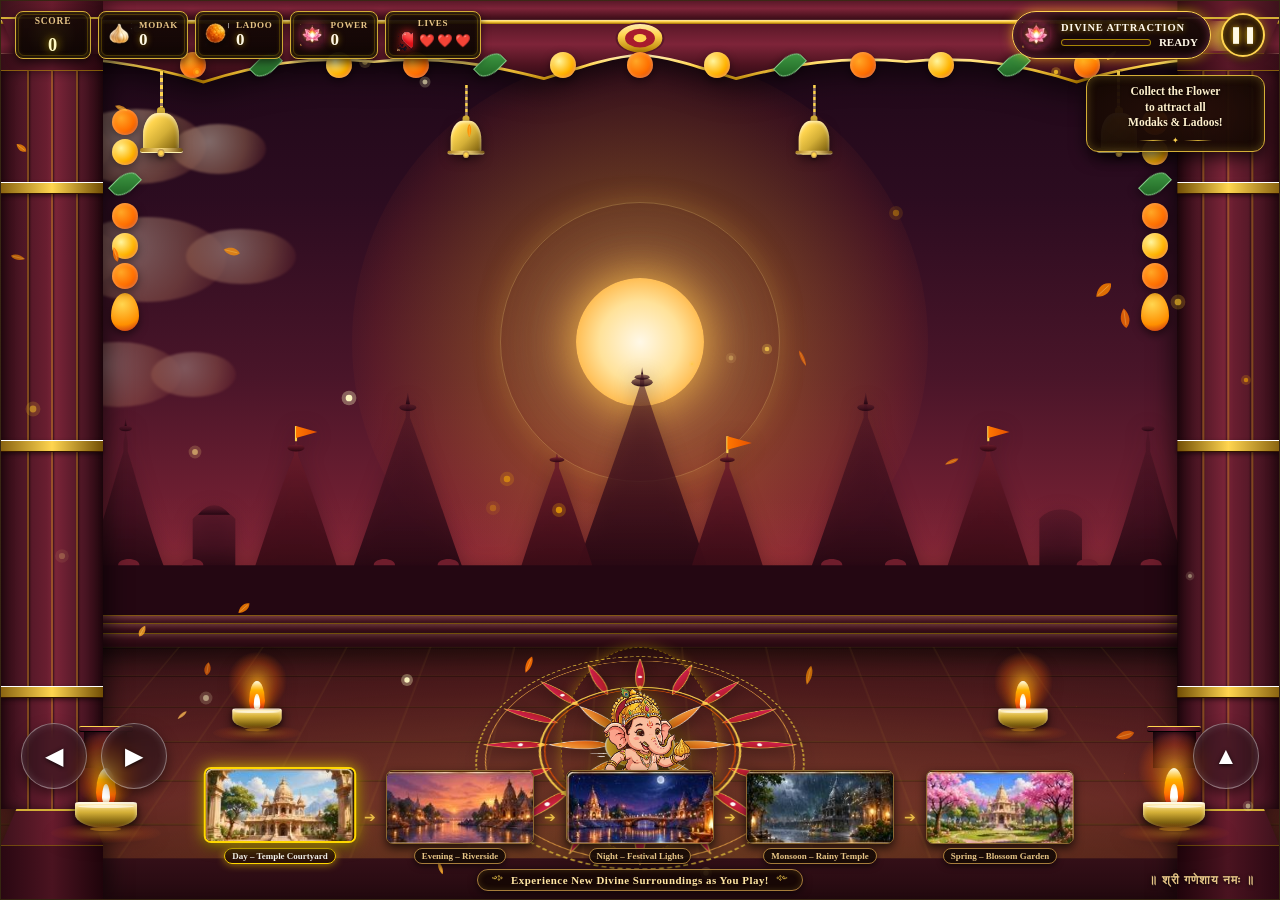
==== ganesh-modak-collector/index.html @ de40b056 "Initial commit: Ganesh Ji - Modak Collector with authentic temple UI and 5 divine realms" ====
<!DOCTYPE html>
<html lang="en">
<head>
  <meta charset="UTF-8">
  <meta name="viewport" content="width=device-width, initial-scale=1.0, maximum-scale=1.0, user-scalable=no">
  <meta name="description" content="Ganesh Ji – Modak Collector. A devotional, culturally rich traditional Indian temple browser game.">
  <title>Ganesh Ji – Modak Collector</title>
  <link rel="stylesheet" href="css/style.css">
</head>
<body>

  <!-- ROOT GAME CONTAINER -->
  <div id="game-wrapper" class="game-wrapper">

    <!-- MAIN RESPONSIVE GAME VIEWPORT -->
    <main id="game-viewport" class="game-viewport" role="region" aria-label="Ganesh Ji Modak Collector Temple Environment">

      <!-- ==========================================
           LAYER 1: SACRED SKY & SOLAR GLOW
           ========================================== -->
      <div class="layer sky-layer" aria-hidden="true">
        <!-- Animated Solar Aura -->
        <div class="sun-aura"></div>
        <div class="sun-disc"></div>
        <div class="sun-halo"></div>
        <!-- Sacred Chandra (Moon) for Festival Night Mode -->
        <div class="moon-halo"></div>
        <div class="moon-disc"></div>
        <!-- Environment Ambient Overlays -->
        <div class="env-foliage-layer"></div>
        <div class="env-rain-layer"></div>
        <div class="sky-mist"></div>
      </div>

      <!-- ==========================================
           LAYER 2: SLOWLY DRIFTING CLOUDS
           ========================================== -->
      <div class="layer clouds-layer" aria-hidden="true">
        <div class="cloud cloud-1">
          <span class="cloud-puff puff-1"></span>
          <span class="cloud-puff puff-2"></span>
          <span class="cloud-puff puff-3"></span>
        </div>
        <div class="cloud cloud-2">
          <span class="cloud-puff puff-1"></span>
          <span class="cloud-puff puff-2"></span>
          <span class="cloud-puff puff-3"></span>
        </div>
        <div class="cloud cloud-3">
          <span class="cloud-puff puff-1"></span>
          <span class="cloud-puff puff-2"></span>
          <span class="cloud-puff puff-3"></span>
        </div>
      </div>

      <!-- ==========================================
           LAYER 3: DISTANT TEMPLE ARCHITECTURE
           ========================================== -->
      <div class="layer distant-architecture" aria-hidden="true">
        <!-- Far Sacred Mountains & Horizon Silhouette -->
        <svg class="distant-skyline-svg" viewBox="0 0 1200 320" preserveAspectRatio="none">
          <defs>
            <linearGradient id="farSpireGrad" x1="0%" y1="0%" x2="0%" y2="100%">
              <stop offset="0%" stop-color="#4a1525" stop-opacity="0.55"/>
              <stop offset="60%" stop-color="#360d1b" stop-opacity="0.75"/>
              <stop offset="100%" stop-color="#240712" stop-opacity="0.95"/>
            </linearGradient>
            <linearGradient id="midSpireGrad" x1="0%" y1="0%" x2="0%" y2="100%">
              <stop offset="0%" stop-color="#6e1d2c" stop-opacity="0.85"/>
              <stop offset="50%" stop-color="#4a101d" stop-opacity="0.92"/>
              <stop offset="100%" stop-color="#2d0811" stop-opacity="1"/>
            </linearGradient>
            <linearGradient id="flagGrad" x1="0%" y1="0%" x2="100%" y2="0%">
              <stop offset="0%" stop-color="#ff7700"/>
              <stop offset="100%" stop-color="#e65100"/>
            </linearGradient>
          </defs>

          <!-- Back Layer: Distant Temple Shikhara & Spire Horizon -->
          <g class="distant-spires-back" fill="url(#farSpireGrad)">
            <!-- Far Left Spire -->
            <path d="M 80,240 C 95,190 105,140 115,100 L 115,90 L 117,75 L 119,90 L 119,100 C 129,140 139,190 154,240 Z" />
            <ellipse cx="117" cy="73" rx="6" ry="3" />
            <path d="M 116,70 L 117,60 L 118,70 Z" />
            <!-- Small Chhatri Pavilion Far Left -->
            <path d="M 180,240 L 180,180 C 190,165 210,165 220,180 L 220,240 Z" />
            <path d="M 185,175 C 195,160 205,160 215,175 Z" />

            <!-- Far Center-Left Vimana Spire -->
            <path d="M 330,240 C 350,170 365,110 380,60 L 380,50 L 382,38 L 384,50 L 384,60 C 399,110 414,170 434,240 Z" />
            <ellipse cx="382" cy="48" rx="8" ry="4" />
            <path d="M 380,44 L 382,30 L 384,44 Z" />

            <!-- Grand Central Shikhara Silhouette (Towering in Distance) -->
            <path d="M 540,240 C 565,150 585,80 600,22 L 600,15 L 602,5 L 604,15 L 604,22 C 619,80 639,150 664,240 Z" />
            <!-- Kalasha finials on Central Spire -->
            <ellipse cx="602" cy="18" rx="10" ry="5" />
            <ellipse cx="602" cy="12" rx="7" ry="3" />
            <path d="M 601,9 L 602,0 L 603,9 Z" />

            <!-- Far Center-Right Vimana Spire -->
            <path d="M 760,240 C 780,170 795,110 810,60 L 810,50 L 812,38 L 814,50 L 814,60 C 829,110 844,170 864,240 Z" />
            <ellipse cx="812" cy="48" rx="8" ry="4" />
            <path d="M 810,44 L 812,30 L 814,44 Z" />

            <!-- Far Right Spire -->
            <path d="M 1040,240 C 1055,190 1065,140 1075,100 L 1075,90 L 1077,75 L 1079,90 L 1079,100 C 1089,140 1099,190 1114,240 Z" />
            <ellipse cx="1077" cy="73" rx="6" ry="3" />
            <!-- Small Chhatri Far Right -->
            <path d="M 975,240 L 975,180 C 985,165 1005,165 1015,180 L 1015,240 Z" />
          </g>

          <!-- Mid Layer: Mandir Towers, Chhatris & Fluttering Saffron Flags -->
          <g class="distant-spires-mid" fill="url(#midSpireGrad)">
            <!-- Left Mid Shikhara -->
            <path d="M 230,270 C 248,200 262,145 275,105 L 275,98 L 277,88 L 279,98 L 279,105 C 292,145 306,200 324,270 Z" />
            <ellipse cx="277" cy="96" rx="8" ry="4" />
            <!-- Left Flag Pole & Flag -->
            <line x1="277" y1="88" x2="277" y2="70" stroke="#ffd54f" stroke-width="2" />
            <path class="flag-flutter" d="M 277,70 L 297,77 L 277,84 Z" fill="url(#flagGrad)" />

            <!-- Mid Central Twin Shikhara Left -->
            <path d="M 480,270 C 495,210 508,160 520,120 L 520,112 L 522,102 L 524,112 L 524,120 C 536,160 549,210 564,270 Z" />
            <ellipse cx="522" cy="110" rx="7" ry="3" />

            <!-- Mid Central Twin Shikhara Right -->
            <path d="M 640,270 C 655,210 668,160 680,120 L 680,112 L 682,102 L 684,112 L 684,120 C 696,160 709,210 724,270 Z" />
            <ellipse cx="682" cy="110" rx="7" ry="3" />
            <!-- Center Flag Pole & Flag -->
            <line x1="682" y1="102" x2="682" y2="82" stroke="#ffd54f" stroke-width="2" />
            <path class="flag-flutter" d="M 682,82 L 705,90 L 682,98 Z" fill="url(#flagGrad)" />

            <!-- Right Mid Shikhara -->
            <path d="M 880,270 C 898,200 912,145 925,105 L 925,98 L 927,88 L 929,98 L 929,105 C 942,145 956,200 974,270 Z" />
            <ellipse cx="927" cy="96" rx="8" ry="4" />
            <!-- Right Flag Pole & Flag -->
            <line x1="927" y1="88" x2="927" y2="70" stroke="#ffd54f" stroke-width="2" />
            <path class="flag-flutter" d="M 927,70 L 947,77 L 927,84 Z" fill="url(#flagGrad)" />

            <!-- Connecting Terrace Balustrade & Arched Walls -->
            <rect x="0" y="235" width="1200" height="85" fill="#240712" />
            <!-- Arched cutouts in terrace wall -->
            <path d="M 50,235 C 50,225 70,225 70,235 Z M 110,235 C 110,225 130,225 130,235 Z M 170,235 C 170,225 190,225 190,235 Z M 350,235 C 350,225 370,225 370,235 Z M 410,235 C 410,225 430,225 430,235 Z M 770,235 C 770,225 790,225 790,235 Z M 830,235 C 830,225 850,225 850,235 Z M 1010,235 C 1010,225 1030,225 1030,235 Z M 1070,235 C 1070,225 1090,225 1090,235 Z" fill="#6e1d2c" />
          </g>
        </svg>
      </div>

      <!-- ==========================================
           LAYER 4 & 5: TEMPLE COURTYARD FLOOR & RANGOLI
           ========================================== -->
      <div class="layer courtyard-layer" aria-hidden="true">
        <!-- Mandapa Stepped Terrace Base -->
        <div class="courtyard-terrace">
          <div class="terrace-step step-top"></div>
          <div class="terrace-step step-mid"></div>
          <div class="terrace-step step-bottom"></div>
        </div>

        <!-- Courtyard Stone Floor with Perspective -->
        <div class="courtyard-floor">
          <div class="stone-tiles-perspective">
            <div class="stone-grid-lines"></div>
            <div class="stone-glow-ambient"></div>
            <div class="env-water-reflection"></div>
          </div>

          <!-- LAYER 5: TRADITIONAL SYMMETRICAL RANGOLI -->
          <div class="rangoli-container">
            <svg class="rangoli-svg" viewBox="0 0 500 500" preserveAspectRatio="xMidYMid meet">
              <defs>
                <linearGradient id="goldPetalGrad" x1="0%" y1="0%" x2="100%" y2="100%">
                  <stop offset="0%" stop-color="#ffd54f"/>
                  <stop offset="100%" stop-color="#ff9800"/>
                </linearGradient>
                <linearGradient id="kumkumGrad" x1="0%" y1="0%" x2="100%" y2="100%">
                  <stop offset="0%" stop-color="#e91e63"/>
                  <stop offset="100%" stop-color="#b71c1c"/>
                </linearGradient>
                <linearGradient id="saffronGrad" x1="0%" y1="0%" x2="100%" y2="100%">
                  <stop offset="0%" stop-color="#ffb74d"/>
                  <stop offset="100%" stop-color="#e65100"/>
                </linearGradient>
              </defs>

              <!-- Outermost Flourish Border Ring -->
              <circle cx="250" cy="250" r="235" fill="none" stroke="#d4af37" stroke-width="2.5" stroke-dasharray="6,4" opacity="0.85"/>
              <circle cx="250" cy="250" r="222" fill="none" stroke="#ffb74d" stroke-width="1.5" opacity="0.75"/>

              <!-- Outer 16 Sacred Lotus Petals -->
              <g id="outer-petals" fill="url(#kumkumGrad)" stroke="#ffd54f" stroke-width="1.2" opacity="0.9">
                <path d="M 250,22 C 240,65 240,95 250,115 C 260,95 260,65 250,22 Z" />
                <path d="M 250,22 C 240,65 240,95 250,115 C 260,95 260,65 250,22 Z" transform="rotate(22.5 250 250)" />
                <path d="M 250,22 C 240,65 240,95 250,115 C 260,95 260,65 250,22 Z" transform="rotate(45 250 250)" />
                <path d="M 250,22 C 240,65 240,95 250,115 C 260,95 260,65 250,22 Z" transform="rotate(67.5 250 250)" />
                <path d="M 250,22 C 240,65 240,95 250,115 C 260,95 260,65 250,22 Z" transform="rotate(90 250 250)" />
                <path d="M 250,22 C 240,65 240,95 250,115 C 260,95 260,65 250,22 Z" transform="rotate(112.5 250 250)" />
                <path d="M 250,22 C 240,65 240,95 250,115 C 260,95 260,65 250,22 Z" transform="rotate(135 250 250)" />
                <path d="M 250,22 C 240,65 240,95 250,115 C 260,95 260,65 250,22 Z" transform="rotate(157.5 250 250)" />
                <path d="M 250,22 C 240,65 240,95 250,115 C 260,95 260,65 250,22 Z" transform="rotate(180 250 250)" />
                <path d="M 250,22 C 240,65 240,95 250,115 C 260,95 260,65 250,22 Z" transform="rotate(202.5 250 250)" />
                <path d="M 250,22 C 240,65 240,95 250,115 C 260,95 260,65 250,22 Z" transform="rotate(225 250 250)" />
                <path d="M 250,22 C 240,65 240,95 250,115 C 260,95 260,65 250,22 Z" transform="rotate(247.5 250 250)" />
                <path d="M 250,22 C 240,65 240,95 250,115 C 260,95 260,65 250,22 Z" transform="rotate(270 250 250)" />
                <path d="M 250,22 C 240,65 240,95 250,115 C 260,95 260,65 250,22 Z" transform="rotate(292.5 250 250)" />
                <path d="M 250,22 C 240,65 240,95 250,115 C 260,95 260,65 250,22 Z" transform="rotate(315 250 250)" />
                <path d="M 250,22 C 240,65 240,95 250,115 C 260,95 260,65 250,22 Z" transform="rotate(337.5 250 250)" />
              </g>

              <!-- Intermediate Golden Decorative Ring -->
              <circle cx="250" cy="250" r="145" fill="none" stroke="#ffd54f" stroke-width="3" opacity="0.9"/>
              <circle cx="250" cy="250" r="138" fill="none" stroke="#e65100" stroke-width="2" opacity="0.8"/>

              <!-- Saffron Diamond Accents on Ring -->
              <g fill="#ffd54f" opacity="0.85">
                <polygon points="250,100 255,106 250,112 245,106" />
                <polygon points="250,100 255,106 250,112 245,106" transform="rotate(45 250 250)" />
                <polygon points="250,100 255,106 250,112 245,106" transform="rotate(90 250 250)" />
                <polygon points="250,100 255,106 250,112 245,106" transform="rotate(135 250 250)" />
                <polygon points="250,100 255,106 250,112 245,106" transform="rotate(180 250 250)" />
                <polygon points="250,100 255,106 250,112 245,106" transform="rotate(225 250 250)" />
                <polygon points="250,100 255,106 250,112 245,106" transform="rotate(270 250 250)" />
                <polygon points="250,100 255,106 250,112 245,106" transform="rotate(315 250 250)" />
              </g>

              <!-- Inner 8 Saffron Petals -->
              <g id="inner-petals" fill="url(#saffronGrad)" stroke="#fff" stroke-width="1.2" opacity="0.95">
                <path d="M 250,118 C 238,155 238,190 250,205 C 262,190 262,155 250,118 Z" />
                <path d="M 250,118 C 238,155 238,190 250,205 C 262,190 262,155 250,118 Z" transform="rotate(45 250 250)" />
                <path d="M 250,118 C 238,155 238,190 250,205 C 262,190 262,155 250,118 Z" transform="rotate(90 250 250)" />
                <path d="M 250,118 C 238,155 238,190 250,205 C 262,190 262,155 250,118 Z" transform="rotate(135 250 250)" />
                <path d="M 250,118 C 238,155 238,190 250,205 C 262,190 262,155 250,118 Z" transform="rotate(180 250 250)" />
                <path d="M 250,118 C 238,155 238,190 250,205 C 262,190 262,155 250,118 Z" transform="rotate(225 250 250)" />
                <path d="M 250,118 C 238,155 238,190 250,205 C 262,190 262,155 250,118 Z" transform="rotate(270 250 250)" />
                <path d="M 250,118 C 238,155 238,190 250,205 C 262,190 262,155 250,118 Z" transform="rotate(315 250 250)" />
              </g>

              <!-- Central Mandala Core -->
              <circle cx="250" cy="250" r="50" fill="url(#goldPetalGrad)" stroke="#fff" stroke-width="1.8"/>
              <circle cx="250" cy="250" r="32" fill="#b71c1c" stroke="#ffd54f" stroke-width="1.5"/>
              <circle cx="250" cy="250" r="16" fill="#ffd54f" stroke="#fff" stroke-width="1.2"/>
              <!-- Sacred Central Bindu -->
              <circle cx="250" cy="250" r="6" fill="#b71c1c" />

              <!-- Decorative Concentric Sacred Rice Powder Dots (Bindus) -->
              <g fill="#fff" opacity="0.95">
                <circle cx="250" cy="76" r="3.5" />
                <circle cx="250" cy="76" r="3.5" transform="rotate(45 250 250)" />
                <circle cx="250" cy="76" r="3.5" transform="rotate(90 250 250)" />
                <circle cx="250" cy="76" r="3.5" transform="rotate(135 250 250)" />
                <circle cx="250" cy="76" r="3.5" transform="rotate(180 250 250)" />
                <circle cx="250" cy="76" r="3.5" transform="rotate(225 250 250)" />
                <circle cx="250" cy="76" r="3.5" transform="rotate(270 250 250)" />
                <circle cx="250" cy="76" r="3.5" transform="rotate(315 250 250)" />
              </g>
            </svg>
          </div>
        </div>
      </div>

      <!-- ==========================================
           LAYER 6, 7 & 8: TEMPLE FOREGROUND FRAME
           (PILLARS, CUSPED ARCH, DIYAS, GARLANDS, BELLS)
           ========================================== -->
      <div class="layer temple-frame" aria-hidden="true">

        <!-- GRAND CUSPED TORANA ARCH (TOP ENTRANCE) -->
        <div class="torana-arch-container">
          <svg class="torana-svg" viewBox="0 0 1200 160" preserveAspectRatio="none">
            <defs>
              <linearGradient id="stoneArchGrad" x1="0%" y1="0%" x2="0%" y2="100%">
                <stop offset="0%" stop-color="#5a1828"/>
                <stop offset="35%" stop-color="#7e2439"/>
                <stop offset="70%" stop-color="#4e1320"/>
                <stop offset="100%" stop-color="#2a0812"/>
              </linearGradient>
              <linearGradient id="goldCarvingGrad" x1="0%" y1="0%" x2="0%" y2="100%">
                <stop offset="0%" stop-color="#ffecb3"/>
                <stop offset="40%" stop-color="#ffd54f"/>
                <stop offset="100%" stop-color="#b27b00"/>
              </linearGradient>
            </defs>

            <!-- Top Arch Beam & Moulding -->
            <rect x="0" y="0" width="1200" height="32" fill="url(#stoneArchGrad)" />
            <rect x="0" y="28" width="1200" height="6" fill="url(#goldCarvingGrad)" />

            <!-- Traditional Indian Cusped / Multi-Foil Arch Profile -->
            <path d="M 0,34 L 1200,34 L 1200,80 
                     C 1120,80 1060,95 1010,120 
                     C 960,95 910,80 850,90 
                     C 790,80 740,95 690,115 
                     C 650,95 625,82 600,80 
                     C 575,82 550,95 510,115 
                     C 460,95 410,80 350,90 
                     C 290,80 240,95 190,120 
                     C 140,95 80,80 0,80 Z" 
                  fill="url(#stoneArchGrad)" />

            <!-- Gold Inlay Border along Arch Curve -->
            <path d="M 0,80 
                     C 80,80 140,95 190,120 
                     C 240,95 290,80 350,90 
                     C 410,80 460,95 510,115 
                     C 550,95 575,82 600,80 
                     C 625,82 650,95 690,115 
                     C 740,95 790,80 850,90 
                     C 910,80 960,95 1010,120 
                     C 1060,95 1120,80 1200,80" 
                  fill="none" stroke="url(#goldCarvingGrad)" stroke-width="4" stroke-linecap="round"/>

            <!-- Center Arch Medallion / Keystoned Lotus -->
            <circle cx="600" cy="55" r="22" fill="url(#goldCarvingGrad)" stroke="#5a1828" stroke-width="2"/>
            <circle cx="600" cy="55" r="14" fill="#a81c2d" />
            <circle cx="600" cy="55" r="6" fill="#ffd54f" />
          </svg>
        </div>

        <!-- LEFT CARVED TEMPLE PILLAR -->
        <aside class="temple-pillar pillar-left">
          <div class="pillar-capital">
            <div class="capital-tier tier-top"></div>
            <div class="capital-tier tier-bracket">
              <span class="bracket-carving"></span>
            </div>
            <div class="capital-tier tier-moulding"></div>
          </div>
          <div class="pillar-shaft">
            <div class="flute-line f-1"></div>
            <div class="flute-line f-2"></div>
            <div class="flute-line f-3"></div>
            <div class="carved-band band-top"></div>
            <div class="carved-band band-mid"></div>
            <div class="carved-band band-bottom"></div>
          </div>
          <div class="pillar-base">
            <div class="base-tier tier-stepped"></div>
            <div class="base-tier tier-plinth"></div>
          </div>
        </aside>

        <!-- RIGHT CARVED TEMPLE PILLAR -->
        <aside class="temple-pillar pillar-right">
          <div class="pillar-capital">
            <div class="capital-tier tier-top"></div>
            <div class="capital-tier tier-bracket">
              <span class="bracket-carving"></span>
            </div>
            <div class="capital-tier tier-moulding"></div>
          </div>
          <div class="pillar-shaft">
            <div class="flute-line f-1"></div>
            <div class="flute-line f-2"></div>
            <div class="flute-line f-3"></div>
            <div class="carved-band band-top"></div>
            <div class="carved-band band-mid"></div>
            <div class="carved-band band-bottom"></div>
          </div>
          <div class="pillar-base">
            <div class="base-tier tier-stepped"></div>
            <div class="base-tier tier-plinth"></div>
          </div>
        </aside>

        <!-- ==========================================
             LAYER 7: MARIGOLD GARLANDS (GENDA PHOOL TORAN)
             ========================================== -->
        <div class="garlands-container">
          <!-- Center Top Swag Garland -->
          <div class="garland-swag swag-center">
            <div class="flower-node flower-orange"></div>
            <div class="flower-node flower-leaf"></div>
            <div class="flower-node flower-yellow"></div>
            <div class="flower-node flower-orange"></div>
            <div class="flower-node flower-leaf"></div>
            <div class="flower-node flower-yellow"></div>
            <div class="flower-node flower-orange"></div>
            <div class="flower-node flower-yellow"></div>
            <div class="flower-node flower-leaf"></div>
            <div class="flower-node flower-orange"></div>
            <div class="flower-node flower-yellow"></div>
            <div class="flower-node flower-leaf"></div>
            <div class="flower-node flower-orange"></div>
          </div>

          <!-- Left Torana Drop Garland -->
          <div class="garland-drop drop-left">
            <div class="flower-node flower-orange"></div>
            <div class="flower-node flower-yellow"></div>
            <div class="flower-node flower-leaf"></div>
            <div class="flower-node flower-orange"></div>
            <div class="flower-node flower-yellow"></div>
            <div class="flower-node flower-orange"></div>
            <div class="flower-pendant"></div>
          </div>

          <!-- Right Torana Drop Garland -->
          <div class="garland-drop drop-right">
            <div class="flower-node flower-orange"></div>
            <div class="flower-node flower-yellow"></div>
            <div class="flower-node flower-leaf"></div>
            <div class="flower-node flower-orange"></div>
            <div class="flower-node flower-yellow"></div>
            <div class="flower-node flower-orange"></div>
            <div class="flower-pendant"></div>
          </div>
        </div>

        <!-- ==========================================
             LAYER 8: SWINGING TEMPLE BELLS (GHANTI)
             ========================================== -->
        <div class="bells-container">
          <div class="temple-bell bell-left">
            <div class="bell-chain"></div>
            <div class="bell-hook"></div>
            <div class="bell-body">
              <div class="bell-rim"></div>
              <div class="bell-clapper"></div>
            </div>
          </div>

          <div class="temple-bell bell-center-left">
            <div class="bell-chain"></div>
            <div class="bell-hook"></div>
            <div class="bell-body">
              <div class="bell-rim"></div>
              <div class="bell-clapper"></div>
            </div>
          </div>

          <div class="temple-bell bell-center-right">
            <div class="bell-chain"></div>
            <div class="bell-hook"></div>
            <div class="bell-body">
              <div class="bell-rim"></div>
              <div class="bell-clapper"></div>
            </div>
          </div>

          <div class="temple-bell bell-right">
            <div class="bell-chain"></div>
            <div class="bell-hook"></div>
            <div class="bell-body">
              <div class="bell-rim"></div>
              <div class="bell-clapper"></div>
            </div>
          </div>
        </div>

        <!-- ==========================================
             LAYER 6: TRADITIONAL BRASS DIYAS
             ========================================== -->
        <div class="diyas-container">
          <!-- Left Foreground Diya on Stone Pedestal -->
          <div class="diya-group diya-left-front">
            <div class="stone-pedestal">
              <div class="pedestal-cap"></div>
              <div class="pedestal-body"></div>
            </div>
            <div class="brass-diya">
              <div class="diya-flame-wrap">
                <div class="diya-glow"></div>
                <div class="diya-flame">
                  <div class="flame-core"></div>
                </div>
              </div>
              <div class="diya-body">
                <div class="diya-rim"></div>
                <div class="diya-base"></div>
              </div>
              <div class="diya-light-reflection"></div>
            </div>
          </div>

          <!-- Left Midground Courtyard Diya -->
          <div class="diya-group diya-left-mid">
            <div class="brass-diya diya-small">
              <div class="diya-flame-wrap">
                <div class="diya-glow"></div>
                <div class="diya-flame">
                  <div class="flame-core"></div>
                </div>
              </div>
              <div class="diya-body">
                <div class="diya-rim"></div>
                <div class="diya-base"></div>
              </div>
              <div class="diya-light-reflection"></div>
            </div>
          </div>

          <!-- Right Midground Courtyard Diya -->
          <div class="diya-group diya-right-mid">
            <div class="brass-diya diya-small">
              <div class="diya-flame-wrap">
                <div class="diya-glow"></div>
                <div class="diya-flame">
                  <div class="flame-core"></div>
                </div>
              </div>
              <div class="diya-body">
                <div class="diya-rim"></div>
                <div class="diya-base"></div>
              </div>
              <div class="diya-light-reflection"></div>
            </div>
          </div>

          <!-- Right Foreground Diya on Stone Pedestal -->
          <div class="diya-group diya-right-front">
            <div class="stone-pedestal">
              <div class="pedestal-cap"></div>
              <div class="pedestal-body"></div>
            </div>
            <div class="brass-diya">
              <div class="diya-flame-wrap">
                <div class="diya-glow"></div>
                <div class="diya-flame">
                  <div class="flame-core"></div>
                </div>
              </div>
              <div class="diya-body">
                <div class="diya-rim"></div>
                <div class="diya-base"></div>
              </div>
              <div class="diya-light-reflection"></div>
            </div>
          </div>
        </div>

      </div>

      <!-- ==========================================
           GAME ARENA: GANESH JI PLAYABLE CHARACTER
           ========================================== -->
      <section id="game-arena" class="game-arena" aria-label="Play Field for Ganesh Ji and Modaks">
        <!-- MODAKS CONTAINER (FALLING ITEMS) -->
        <div id="modaks-container" class="modaks-container" aria-label="Falling Modaks"></div>

        <!-- LADOOS CONTAINER (STEP 3) -->
        <div id="ladoos-container" class="ladoos-container" aria-label="Falling Ladoos"></div>

        <!-- DIVINE FLOWERS CONTAINER (STEP 3) -->
        <div id="flowers-container" class="flowers-container" aria-label="Divine Flowers"></div>

        <!-- MATKA OBSTACLES CONTAINER (STEP 3) -->
        <div id="matkas-container" class="matkas-container" aria-label="Falling Matka Obstacles"></div>

        <!-- COLLECTION & SCORE EFFECTS CONTAINER -->
        <div id="effects-container" class="effects-container" aria-hidden="true"></div>

        <!-- GANESH JI PLAYABLE CHARACTER (LOCAL IMAGE ASSET) -->
        <div id="ganesh-player" class="ganesh-player power-stage-1 is-idle" role="img" aria-label="Lord Ganesh Ji character">
          <!-- Sacred Ground Yantra Floor Projection (User Interface Alignment) -->
          <div id="player-ground-mandala" class="player-ground-mandala" aria-hidden="true">
            <svg class="ground-yantra-svg" viewBox="0 0 200 200">
              <defs>
                <linearGradient id="yantraGold" x1="0%" y1="0%" x2="100%" y2="100%">
                  <stop offset="0%" stop-color="#ffd54f"/>
                  <stop offset="50%" stop-color="#ffb300"/>
                  <stop offset="100%" stop-color="#ff8f00"/>
                </linearGradient>
              </defs>
              <circle cx="100" cy="100" r="92" fill="none" stroke="url(#yantraGold)" stroke-width="2.5" stroke-dasharray="4,3"/>
              <circle cx="100" cy="100" r="82" fill="none" stroke="#ffe082" stroke-width="1.8"/>
              <g stroke="url(#yantraGold)" stroke-width="1.5" fill="none" opacity="0.9">
                <polygon points="100,22 178,145 22,145"/>
                <polygon points="100,178 178,55 22,55"/>
                <polygon points="155,45 155,155 45,100"/>
                <polygon points="45,45 45,155 155,100"/>
              </g>
              <circle cx="100" cy="100" r="48" fill="none" stroke="#ffd54f" stroke-width="2"/>
              <circle cx="100" cy="100" r="26" fill="rgba(255, 179, 0, 0.25)" stroke="#fff" stroke-width="1.5"/>
              <circle cx="100" cy="100" r="8" fill="#ffd54f"/>
            </svg>
          </div>
          <!-- Golden Sparkle Ring Aura -->
          <div id="player-sparkle-ring" class="player-sparkle-ring" aria-hidden="true"></div>
          <!-- Step 3 Sacred Divine Power Aura Layer -->
          <div id="ganesh-divine-aura" class="ganesh-divine-aura" aria-hidden="true"></div>
          <!-- Step 3 Divine Flower Attraction Ring -->
          <div id="ganesh-flower-aura" class="ganesh-flower-aura is-hidden" aria-hidden="true"></div>

          <img
            id="ganesh-image"
            src="assets/ganesh-ji.png"
            alt="Ganesh Ji"
            class="ganesh-player-image"
            draggable="false"
          >
        </div>
      </section>

      <!-- ==========================================
           LAYER 9: ATMOSPHERIC PARTICLES CANVAS
           (GOLDEN SACRED DUST & DRIFTING MARIGOLD PETALS)
           ========================================== -->
      <canvas id="particle-canvas" class="particle-canvas" aria-hidden="true"></canvas>

      <!-- ==========================================
           TEMPORARY CELEBRATION / POWER AWAKENED BANNER (STEP 3)
           ========================================== -->
      <div id="hud-power-banner" class="hud-power-banner is-hidden" role="status" aria-live="polite">
        <span class="power-banner-sparkle" aria-hidden="true">✨</span>
        <span id="hud-power-banner-text" class="power-banner-text">POWER AWAKENED</span>
        <span class="power-banner-sparkle" aria-hidden="true">✨</span>
      </div>

      <!-- ==========================================
           DIVINE ENVIRONMENT TRANSITION TOAST BANNER (STEP 8-10)
           ========================================== -->
      <div id="hud-env-banner" class="hud-env-banner is-hidden" role="status" aria-live="polite">
        <span class="env-banner-sub">✨ NEW DIVINE SURROUNDING ✨</span>
        <h2 id="hud-env-banner-title" class="env-banner-title">LOTUS LAKE</h2>
      </div>

      <!-- ==========================================
           TOUCH CONTROLS FOR MOBILE / TABLET / INTERACTIVE
           ========================================== -->
      <nav id="touch-controls" class="touch-controls" aria-label="Game Movement Controls">
        <div class="touch-controls-group-left">
          <button type="button" id="btn-touch-left" class="touch-glass-btn" aria-label="Move Ganesh Ji Left">
            <span class="touch-triangle-arrow">◀</span>
          </button>
          <button type="button" id="btn-touch-right" class="touch-glass-btn" aria-label="Move Ganesh Ji Right">
            <span class="touch-triangle-arrow">▶</span>
          </button>
        </div>
        <div class="touch-controls-group-right">
          <button type="button" id="btn-touch-action" class="touch-glass-btn touch-action-btn" aria-label="Divine Action / Boost">
            <span class="touch-triangle-arrow">▲</span>
          </button>
        </div>
      </nav>

      <!-- ==========================================
           EXACT TOP HUD OVERLAY (USER INTERFACE ALIGNMENT)
           ========================================== -->
      <header class="hud-overlay" role="banner">
        <!-- TOP ROW CONTAINER -->
        <div class="hud-top-strip">
          <!-- 5-CARD CLUSTER (LEFT) -->
          <div class="hud-cards-row">
            <!-- 1. SCORE CARD -->
            <div class="hud-card hud-card-score hud-score-badge" aria-label="Score">
              <span class="hud-card-label">SCORE</span>
              <span id="hud-score" class="hud-card-value">0</span>
            </div>

            <!-- 2. MODAK CARD -->
            <div class="hud-card hud-card-modak hud-modak-badge" aria-label="Modaks Collected">
              <img src="assets/icon_modak.png" alt="Modak" class="hud-card-icon">
              <div class="hud-card-text">
                <span class="hud-card-label">MODAK</span>
                <span id="hud-modak-count" class="hud-card-value">0</span>
              </div>
            </div>

            <!-- 3. LADOO CARD -->
            <div class="hud-card hud-card-ladoo" id="hud-ladoo-badge" aria-label="Ladoos Collected">
              <img src="assets/icon_ladoo.png" alt="Ladoo" class="hud-card-icon">
              <div class="hud-card-text">
                <span class="hud-card-label">LADOO</span>
                <span id="hud-ladoo-count" class="hud-card-value">0</span>
              </div>
            </div>

            <!-- 4. POWER CARD -->
            <div class="hud-card hud-card-power" id="hud-power-badge" aria-label="Devotional Power">
              <img src="assets/icon_lotus.png" alt="Power Lotus" class="hud-card-icon hud-lotus-icon">
              <div class="hud-card-text">
                <span class="hud-card-label">POWER</span>
                <span id="hud-power-count" class="hud-card-value">0</span>
              </div>
            </div>

            <!-- 5. LIVES CARD -->
            <div class="hud-card hud-card-lives" id="hud-lives-badge" aria-label="Lives Remaining">
              <span class="hud-card-label lives-label">LIVES</span>
              <div class="hud-lives-row">
                <img src="assets/icon_heart_big.png" alt="Heart" class="hud-card-icon hud-heart-big">
                <span id="hud-lives-hearts" class="hud-lives-hearts" aria-hidden="true">
                  <span class="heart-icon active">❤️</span>
                  <span class="heart-icon active">❤️</span>
                  <span class="heart-icon active">❤️</span>
                </span>
                <span id="hud-lives-count" class="hud-lives-num is-sr-only">3</span>
              </div>
            </div>
          </div>

          <!-- RIGHT ACTIONS & POWER PILL -->
          <div class="hud-right-group">
            <!-- DIVINE ATTRACTION CAPSULE -->
            <div id="hud-effect-flower" class="hud-attraction-capsule" aria-label="Divine Attraction Active">
              <div class="capsule-lotus-wrap">
                <img src="assets/icon_lotus.png" alt="Divine Lotus" class="capsule-lotus-img">
              </div>
              <div class="capsule-info">
                <span class="capsule-label">DIVINE ATTRACTION</span>
                <div class="capsule-meter-row">
                  <div class="flower-progress-track">
                    <div id="hud-flower-progress" class="flower-progress-bar" style="width: 100%;"></div>
                  </div>
                  <span id="hud-flower-timer" class="capsule-time">5.4s</span>
                </div>
              </div>
            </div>

            <!-- CIRCULAR PAUSE BUTTON -->
            <button type="button" class="hud-circle-pause-btn" id="hud-pause-btn" aria-label="Pause Game">
              <span class="pause-glyph" aria-hidden="true">❚❚</span>
            </button>
          </div>
        </div>

        <!-- UPPER RIGHT GUIDANCE TIP PLAQUE -->
        <aside id="hud-tip-scroll" class="hud-tip-scroll" aria-label="Game Guidance Tip">
          <div class="tip-scroll-frame">
            <p class="tip-content">
              Collect the Flower<br>
              to attract all<br>
              Modaks & Ladoos!
            </p>
            <div class="tip-filigree-divider" aria-hidden="true">
              <span class="filigree-line"></span>
              <span class="filigree-gem">✦</span>
              <span class="filigree-line"></span>
            </div>
          </div>
        </aside>

        <!-- BACKWARD COMPATIBILITY LAYER (All existing IDs retained with zero layout impact) -->
        <div class="hud-compat-layer is-sr-only" aria-hidden="true">
          <div id="hud-env-badge"><span id="hud-env-icon">🛕</span><span id="hud-env-name">Temple Courtyard</span></div>
          <div id="hud-level-badge"><span id="hud-level-value">1</span></div>
          <div id="hud-timer-badge"><span id="hud-timer-value">60</span></div>
          <div id="hud-combo-badge"><span id="hud-combo-value">—</span></div>
          <div id="hud-power-fill"></div>
          <span id="hud-power-tier">Peaceful</span>
          <div id="hud-effects-tray">
            <div id="hud-effect-swift"><span id="hud-swift-timer">5s</span></div>
            <div id="hud-effect-magnet"><span id="hud-magnet-timer">6s</span></div>
          </div>
        </div>
      </header>

      <!-- ==========================================
           LEVEL COMPLETE TRANSITION MODAL (STEP 8)
           ========================================== -->
      <div id="level-complete-modal" class="level-complete-modal is-hidden" role="dialog" aria-modal="true" aria-labelledby="level-complete-title" aria-describedby="level-complete-desc">
        <div class="modal-backdrop" aria-hidden="true"></div>
        <div class="modal-card">
          <div class="modal-garland" aria-hidden="true"></div>
          <div class="modal-shlok">॥ शुभ लाभ ॥</div>
          <h2 id="level-complete-title" class="modal-title">LEVEL 1 COMPLETE</h2>
          <p id="level-complete-desc" class="modal-subtitle">Ganesh Ji accepts your offering with divine blessings</p>

          <div class="level-complete-stats">
            <div class="level-stat-box">
              <div class="css-modak-icon modal-modak-icon" aria-hidden="true">
                <span class="modak-point"></span>
                <span class="modak-groove g-1"></span>
                <span class="modak-groove g-2"></span>
              </div>
              <div class="level-stat-info">
                <span class="stat-label">Modaks Collected</span>
                <span id="level-complete-modaks" class="stat-value">10</span>
              </div>
            </div>

            <div class="level-next-card">
              <span class="next-label">Next:</span>
              <span id="level-complete-next" class="next-level-name">Level 2</span>
              <span id="level-complete-target-text" class="next-target-text">(Target: 15 Modaks)</span>
            </div>
          </div>

          <div class="modal-actions">
            <button type="button" id="btn-level-continue" class="btn-level-continue" aria-label="Continue to Next Level">
              <span class="btn-symbol">🪔</span>
              <span class="btn-text">CONTINUE</span>
              <span class="btn-symbol">🪔</span>
            </button>
          </div>
        </div>
      </div>

      <!-- ==========================================
           GAME COMPLETE / MODAK SEVA COMPLETE MODAL (STEP 5 & 6)
           ========================================== -->
      <div id="game-over-modal" class="game-over-modal is-hidden" role="dialog" aria-modal="true" aria-labelledby="game-over-title" aria-describedby="game-over-desc">
        <div class="modal-backdrop" aria-hidden="true"></div>
        <div class="modal-card">
          <div class="modal-garland" aria-hidden="true"></div>
          <div class="modal-shlok">॥ ॐ श्री गणेशाय नमः ॥</div>
          <h2 id="game-over-title" class="modal-title">Your Modak Seva is Complete</h2>
          <p id="game-over-desc" class="modal-subtitle">Ganesh Ji is pleased with your devotional offering!</p>

          <div class="modal-stats-grid">
            <div class="modal-stat-card">
              <div class="css-modak-icon modal-modak-icon" aria-hidden="true">
                <span class="modak-point"></span>
                <span class="modak-groove g-1"></span>
                <span class="modak-groove g-2"></span>
              </div>
              <span class="stat-label">Modaks Offered</span>
              <span id="modal-final-modaks" class="stat-value">0</span>
            </div>

            <div class="modal-stat-card">
              <span class="stat-sparkle-icon" aria-hidden="true">✨</span>
              <span class="stat-label">Devotional Score</span>
              <span id="modal-final-score" class="stat-value">0</span>
            </div>

            <div class="modal-stat-card">
              <span class="stat-combo-icon" aria-hidden="true">🔥</span>
              <span class="stat-label">Max Streak</span>
              <span id="modal-final-combo" class="stat-value">×0</span>
            </div>

            <div class="modal-stat-card">
              <div class="css-ladoo-icon modal-ladoo-icon" aria-hidden="true"></div>
              <span class="stat-label">Ladoos Offered</span>
              <span id="modal-final-ladoos" class="stat-value">0</span>
            </div>

            <div class="modal-stat-card">
              <span class="stat-sparkle-icon" aria-hidden="true">⚜️</span>
              <span class="stat-label">Devotional Power</span>
              <span id="modal-final-power" class="stat-value">0</span>
            </div>
          </div>

          <div class="modal-actions">
            <button type="button" id="btn-play-again" class="btn-play-again" aria-label="Play Again and Offer More Modaks">
              <span class="btn-symbol">🪔</span>
              <span class="btn-text">PLAY AGAIN</span>
              <span class="btn-symbol">🪔</span>
            </button>
          </div>
        </div>
      </div>

      <!-- ==========================================
           BOTTOM JOURNEY TIMELINE TRACK (EXACT INTERFACE ALIGNMENT)
           ========================================== -->
      <section id="realms-timeline-bar" class="realms-timeline-bar" aria-label="Divine Environments Journey Track">
        <div class="timeline-cards-track">
          <!-- 1. DAY -->
          <div id="timeline-realm-0" class="timeline-realm-card is-active" aria-label="Day – Temple Courtyard">
            <div class="timeline-thumb-box">
              <img src="assets/env_day.jpg" alt="Day – Temple Courtyard" class="timeline-thumb-img">
            </div>
            <span class="timeline-card-pill">Day – Temple Courtyard</span>
          </div>

          <span class="timeline-flow-arrow" aria-hidden="true">➔</span>

          <!-- 2. EVENING -->
          <div id="timeline-realm-1" class="timeline-realm-card" aria-label="Evening – Riverside">
            <div class="timeline-thumb-box">
              <img src="assets/env_evening.jpg" alt="Evening – Riverside" class="timeline-thumb-img">
            </div>
            <span class="timeline-card-pill">Evening – Riverside</span>
          </div>

          <span class="timeline-flow-arrow" aria-hidden="true">➔</span>

          <!-- 3. NIGHT -->
          <div id="timeline-realm-2" class="timeline-realm-card" aria-label="Night – Festival Lights">
            <div class="timeline-thumb-box">
              <img src="assets/env_night.jpg" alt="Night – Festival Lights" class="timeline-thumb-img">
            </div>
            <span class="timeline-card-pill">Night – Festival Lights</span>
          </div>

          <span class="timeline-flow-arrow" aria-hidden="true">➔</span>

          <!-- 4. MONSOON -->
          <div id="timeline-realm-3" class="timeline-realm-card" aria-label="Monsoon – Rainy Temple">
            <div class="timeline-thumb-box">
              <img src="assets/env_monsoon.jpg" alt="Monsoon – Rainy Temple" class="timeline-thumb-img">
            </div>
            <span class="timeline-card-pill">Monsoon – Rainy Temple</span>
          </div>

          <span class="timeline-flow-arrow" aria-hidden="true">➔</span>

          <!-- 5. SPRING -->
          <div id="timeline-realm-4" class="timeline-realm-card" aria-label="Spring – Blossom Garden">
            <div class="timeline-thumb-box">
              <img src="assets/env_spring.jpg" alt="Spring – Blossom Garden" class="timeline-thumb-img">
            </div>
            <span class="timeline-card-pill">Spring – Blossom Garden</span>
          </div>
        </div>

        <!-- FOOTER ROW: CENTER BANNER & DEVOTIONAL SALUTATION -->
        <div class="timeline-sub-row">
          <div class="timeline-center-banner">
            <span class="banner-bracket-ornament">༺</span>
            <span class="banner-headline-text">Experience New Divine Surroundings as You Play!</span>
            <span class="banner-bracket-ornament">༻</span>
          </div>
          <div class="timeline-devotional-mantra">॥ श्री गणेशाय नमः ॥</div>
        </div>
      </section>

      <!-- ENVIRONMENT STATUS BADGE (COMPATIBILITY) -->
      <footer class="environment-status-badge is-sr-only" role="status" aria-live="polite">
        <div class="status-inner">
          <span class="status-icon">🪔</span>
          <span class="status-text">Temple Courtyard • Dynamic Difficulty & Devotional Lives Active</span>
          <span class="status-icon">🪔</span>
        </div>
      </footer>

    </main>
  </div>

  <!-- GAME SCRIPT -->
  <script src="js/game.js"></script>
</body>
</html>
---- ganesh-modak-collector/css/style.css ----
/* ==========================================================================
   GANESH JI – MODAK COLLECTOR
   Step 1: Visual Environment, Animated Background & Responsive Foundation
   Style Sheet: Pure CSS3 (Zero external fonts, zero external images)
   ========================================================================== */

/* ==========================================================================
   1. RESET & BASE
   ========================================================================== */
*, *::before, *::after {
  box-sizing: border-box;
  margin: 0;
  padding: 0;
  -webkit-tap-highlight-color: transparent;
}

html, body {
  width: 100%;
  height: 100%;
  overflow: hidden;
  background-color: #0d0408;
  color: #fdf6e7;
  font-family: 'Cinzel', 'Marcellus', 'Nirmala UI', 'Mangal', 'Georgia', 'Times New Roman', serif;
  user-select: none;
  -webkit-user-select: none;
}

/* ==========================================================================
   2. GLOBAL VARIABLES (:root)
   ========================================================================== */
:root {
  /* Sacred Traditional Color Palette */
  --saffron-bright: #ff7700;
  --saffron-golden: #f39c12;
  --saffron-deep:   #d35400;
  --saffron-muted:  #b34700;
  --gold-light:     #fff176;
  --gold-pure:      #ffd700;
  --gold-rich:      #d4af37;
  --gold-antique:   #aa820a;
  --gold-burnished: #7a5e07;
  --maroon-sacred:  #631322;
  --maroon-deep:    #400914;
  --maroon-darkest: #220309;
  --kumkum-red:     #b71c1c;
  --chandan-cream:  #fdf6e7;
  --chandan-warm:   #f5ebd4;
  --terracotta:     #a04024;
  --stone-dark:     #2b1219;
  --stone-mid:      #3d1b24;
  --stone-light:    #5a2b38;
  --night-dusk:     #180612;

  /* Traditional Modak Palette */
  --modak-cream:     #fff0c7;
  --modak-gold:      #e7b84b;
  --modak-highlight: #fff8df;
  --modak-shadow:    #a86f28;

  /* Traditional Matki Terracotta Palette */
  --matki-dark:      #6e321d;
  --matki-clay:      #a94f2b;
  --matki-light:     #d27a45;
  --matki-highlight: #e39a62;

  /* Layout & Sizing */
  --viewport-max-width: 1600px;
  --pillar-width: clamp(50px, 8vw, 110px);
  --arch-height: clamp(60px, 12vh, 120px);
  --courtyard-height: clamp(160px, 28vh, 260px);

  /* Elevation & Glows */
  --glow-gold: 0 0 20px rgba(255, 215, 0, 0.45);
  --glow-flame: 0 0 16px rgba(255, 140, 0, 0.85);
  --shadow-temple: 0 10px 30px rgba(13, 4, 8, 0.7);
}

/* ==========================================================================
   3. GAME CONTAINER & RESPONSIVE VIEWPORT
   ========================================================================== */
.game-wrapper {
  position: relative;
  width: 100vw;
  height: 100vh;
  display: flex;
  align-items: center;
  justify-content: center;
  background: radial-gradient(circle at center, #1e0915 0%, #0d0408 100%);
  overflow: hidden;
}

.game-viewport {
  position: relative;
  width: 100%;
  height: 100%;
  max-width: var(--viewport-max-width);
  aspect-ratio: 16 / 9;
  overflow: hidden;
  box-shadow: 0 0 60px rgba(0, 0, 0, 0.85);
  border: 1px solid rgba(212, 175, 55, 0.2);
}

/* Mobile & Portrait Aspect Ratios Adapt Gracefully */
@media (max-aspect-ratio: 16/9) {
  .game-viewport {
    aspect-ratio: auto;
    width: 100%;
    height: 100%;
  }
}

/* Base layer positioning */
.layer {
  position: absolute;
  top: 0;
  left: 0;
  width: 100%;
  height: 100%;
  pointer-events: none;
}

/* ==========================================================================
   4. SKY & CELESTIAL GLOW (LAYER 1)
   ========================================================================== */
.sky-layer {
  background: linear-gradient(
    180deg,
    #1b0716 0%,
    #2c0c20 22%,
    #4a1529 42%,
    #7a2234 60%,
    #b33d2c 78%,
    #df6b2a 90%,
    #f7a440 97%,
    #fbd078 100%
  );
  overflow: hidden;
  z-index: 1;
}

/* Radiant Solar Aura */
.sun-aura {
  position: absolute;
  top: 38%;
  left: 50%;
  transform: translate(-50%, -50%);
  width: clamp(280px, 45vw, 600px);
  height: clamp(280px, 45vw, 600px);
  background: radial-gradient(
    circle,
    rgba(255, 235, 150, 0.42) 0%,
    rgba(255, 170, 40, 0.28) 35%,
    rgba(220, 80, 40, 0.12) 65%,
    rgba(0, 0, 0, 0) 75%
  );
  border-radius: 50%;
  animation: auraPulse 8s ease-in-out infinite alternate;
}

/* Sacred Sun Disc */
.sun-disc {
  position: absolute;
  top: 38%;
  left: 50%;
  transform: translate(-50%, -50%);
  width: clamp(70px, 10vw, 130px);
  height: clamp(70px, 10vw, 130px);
  background: radial-gradient(
    circle,
    #fff8e7 0%,
    #ffe29a 45%,
    #ffb03a 80%,
    #f57c00 100%
  );
  border-radius: 50%;
  box-shadow: 0 0 45px rgba(255, 200, 80, 0.8), 0 0 90px rgba(245, 124, 0, 0.5);
  animation: sunGlow 6s ease-in-out infinite alternate;
}

.sun-halo {
  position: absolute;
  top: 38%;
  left: 50%;
  transform: translate(-50%, -50%);
  width: clamp(150px, 22vw, 280px);
  height: clamp(150px, 22vw, 280px);
  border-radius: 50%;
  border: 1px solid rgba(255, 220, 120, 0.25);
  box-shadow: 0 0 30px rgba(255, 200, 80, 0.2);
  animation: haloBreathe 10s ease-in-out infinite alternate;
}

/* Sacred Chandra (Moon) for Festival Night Mode */
.moon-halo {
  position: absolute;
  top: 28%;
  left: 50%;
  transform: translate(-50%, -50%);
  width: clamp(140px, 20vw, 260px);
  height: clamp(140px, 20vw, 260px);
  border-radius: 50%;
  border: 1px solid rgba(224, 242, 254, 0.35);
  box-shadow: 0 0 35px rgba(224, 242, 254, 0.3);
  opacity: 0;
  pointer-events: none;
  z-index: 2;
  transition: opacity 1.6s ease;
}

.moon-disc {
  position: absolute;
  top: 28%;
  left: 50%;
  transform: translate(-50%, -50%);
  width: clamp(65px, 9vw, 115px);
  height: clamp(65px, 9vw, 115px);
  background: radial-gradient(
    circle,
    #ffffff 0%,
    #e8f4fd 40%,
    #c7e6fc 75%,
    #93c5fd 100%
  );
  border-radius: 50%;
  box-shadow: 0 0 45px rgba(224, 242, 254, 0.9), 0 0 90px rgba(147, 197, 253, 0.55);
  opacity: 0;
  pointer-events: none;
  z-index: 2;
  transition: opacity 1.6s ease;
}

/* Environment Ambient Foliage Canopy Overlay (Sacred Forest) */
.env-foliage-layer {
  position: absolute;
  top: 0;
  left: 0;
  width: 100%;
  height: 44%;
  background: radial-gradient(ellipse at 50% -25%, rgba(12, 42, 22, 0.85) 0%, rgba(6, 26, 14, 0.6) 45%, transparent 85%);
  opacity: 0;
  pointer-events: none;
  z-index: 3;
  transition: opacity 1.6s ease;
}

/* Environment Ambient Rain Streaks (Monsoon Temple) */
.env-rain-layer {
  position: absolute;
  inset: 0;
  background-image: repeating-linear-gradient(
    105deg,
    transparent 0px,
    transparent 28px,
    rgba(180, 225, 245, 0.16) 29px,
    rgba(180, 225, 245, 0.24) 30px,
    transparent 31px
  );
  opacity: 0;
  pointer-events: none;
  z-index: 3;
  transition: opacity 1.6s ease;
}

/* Multi-layer Crossfade Transitions (1.6s) */
.sky-layer,
.distant-architecture,
.midground-mandapa,
.temple-pillars,
.courtyard-floor,
.sun-aura,
.sun-disc,
.sun-halo,
.moon-halo,
.moon-disc,
.env-foliage-layer,
.env-rain-layer,
.env-water-reflection,
.diya-glow {
  transition: background 1.6s ease, opacity 1.6s ease, filter 1.6s ease, box-shadow 1.6s ease;
}

/* Horizon Ambient Sandalwood Mist */
.sky-mist {
  position: absolute;
  bottom: 0;
  left: 0;
  width: 100%;
  height: 45%;
  background: linear-gradient(
    0deg,
    rgba(255, 180, 80, 0.35) 0%,
    rgba(200, 70, 50, 0.18) 40%,
    rgba(0, 0, 0, 0) 100%
  );
  mix-blend-mode: screen;
}

/* ==========================================================================
   5. ANIMATED CSS CLOUDS (LAYER 2)
   ========================================================================== */
.clouds-layer {
  z-index: 2;
  overflow: hidden;
}

.cloud {
  position: absolute;
  display: flex;
  opacity: 0.55;
  filter: blur(1px);
}

.cloud-puff {
  display: inline-block;
  background: radial-gradient(
    circle at 40% 35%,
    rgba(255, 240, 210, 0.75) 0%,
    rgba(255, 190, 130, 0.5) 55%,
    rgba(210, 110, 80, 0.25) 85%,
    transparent 100%
  );
  border-radius: 50%;
}

/* Cloud 1: Upper Sky, Slow Drift */
.cloud-1 {
  top: 12%;
  width: 280px;
  height: 70px;
  animation: cloudDriftSlow 95s linear infinite;
  animation-delay: -25s;
}
.cloud-1 .puff-1 { width: 110px; height: 60px; margin-top: 10px; }
.cloud-1 .puff-2 { width: 140px; height: 75px; margin-left: -45px; }
.cloud-1 .puff-3 { width: 95px; height: 50px; margin-left: -35px; margin-top: 15px; }

/* Cloud 2: Mid-Upper Sky */
.cloud-2 {
  top: 24%;
  width: 320px;
  height: 80px;
  opacity: 0.45;
  animation: cloudDriftSlow 120s linear infinite;
  animation-delay: -70s;
}
.cloud-2 .puff-1 { width: 120px; height: 65px; margin-top: 8px; }
.cloud-2 .puff-2 { width: 160px; height: 85px; margin-left: -55px; }
.cloud-2 .puff-3 { width: 110px; height: 55px; margin-left: -40px; margin-top: 12px; }

/* Cloud 3: Lower Horizon Cloud */
.cloud-3 {
  top: 38%;
  width: 240px;
  height: 60px;
  opacity: 0.4;
  animation: cloudDriftSlow 80s linear infinite;
  animation-delay: -10s;
}
.cloud-3 .puff-1 { width: 95px; height: 50px; margin-top: 5px; }
.cloud-3 .puff-2 { width: 125px; height: 65px; margin-left: -40px; }
.cloud-3 .puff-3 { width: 85px; height: 45px; margin-left: -30px; margin-top: 10px; }

/* ==========================================================================
   6. DISTANT TEMPLE ARCHITECTURE (LAYER 3)
   ========================================================================== */
.distant-architecture {
  z-index: 3;
  display: flex;
  align-items: flex-end;
  height: 100%;
}

.distant-skyline-svg {
  position: absolute;
  bottom: calc(var(--courtyard-height) + 10px);
  left: 0;
  width: 100%;
  height: clamp(140px, 30vh, 290px);
  filter: drop-shadow(0 4px 10px rgba(34, 7, 18, 0.4));
}

/* Flag flutter animation */
.flag-flutter {
  transform-origin: left center;
  animation: flagWave 3.5s ease-in-out infinite alternate;
}

/* ==========================================================================
   7. TEMPLE COURTYARD & STONE FLOOR (LAYER 4)
   ========================================================================== */
.courtyard-layer {
  z-index: 4;
  display: flex;
  flex-direction: column;
  justify-content: flex-end;
}

/* Mandapa Stepped Terrace Base */
.courtyard-terrace {
  position: absolute;
  bottom: var(--courtyard-height);
  left: 0;
  width: 100%;
  display: flex;
  flex-direction: column;
}

.terrace-step {
  width: 100%;
  border-top: 1px solid rgba(255, 215, 0, 0.35);
  box-shadow: inset 0 2px 4px rgba(255, 235, 170, 0.15), 0 3px 6px rgba(0, 0, 0, 0.6);
}
.step-top {
  height: 8px;
  background: linear-gradient(180deg, #5c202d 0%, #3d121c 100%);
}
.step-mid {
  height: 10px;
  background: linear-gradient(180deg, #4f1925 0%, #2f0b14 100%);
}
.step-bottom {
  height: 14px;
  background: linear-gradient(180deg, #42131e 0%, #24070e 100%);
}

/* Courtyard Stone Floor with Perspective */
.courtyard-floor {
  position: relative;
  width: 100%;
  height: var(--courtyard-height);
  background: linear-gradient(
    180deg,
    #2c0d15 0%,
    #3c141e 30%,
    #4a1824 60%,
    #24090f 100%
  );
  perspective: 700px;
  overflow: hidden;
  box-shadow: inset 0 10px 25px rgba(0, 0, 0, 0.7);
}

.stone-tiles-perspective {
  position: absolute;
  inset: -10% -20% -10% -20%;
  transform: rotateX(46deg);
  transform-origin: top center;
  background-image: 
    linear-gradient(rgba(212, 175, 55, 0.12) 1px, transparent 1px),
    linear-gradient(90deg, rgba(212, 175, 55, 0.12) 1px, transparent 1px),
    linear-gradient(rgba(0, 0, 0, 0.45) 2px, transparent 2px);
  background-size: 80px 45px, 80px 45px, 80px 45px;
  background-position: center top;
}

.env-water-reflection {
  position: absolute;
  inset: 0;
  background: radial-gradient(ellipse at 50% 30%, rgba(129, 212, 250, 0.25) 0%, rgba(38, 166, 154, 0.15) 50%, transparent 85%);
  opacity: 0;
  pointer-events: none;
  z-index: 1;
  transition: opacity 1.6s ease, background 1.6s ease;
}

.stone-glow-ambient {
  position: absolute;
  inset: 0;
  background: radial-gradient(
    ellipse at center bottom,
    rgba(255, 170, 50, 0.28) 0%,
    rgba(210, 80, 30, 0.15) 45%,
    rgba(0, 0, 0, 0) 80%
  );
  pointer-events: none;
}

/* ==========================================================================
   8. TRADITIONAL SYMMETRICAL RANGOLI (LAYER 5)
   ========================================================================== */
.rangoli-container {
  position: absolute;
  bottom: 8%;
  left: 50%;
  transform: translateX(-50%) rotateX(48deg);
  transform-origin: center bottom;
  width: clamp(240px, 34vw, 420px);
  height: clamp(240px, 34vw, 420px);
  display: flex;
  align-items: center;
  justify-content: center;
  filter: drop-shadow(0 6px 14px rgba(0, 0, 0, 0.6));
}

.rangoli-svg {
  width: 100%;
  height: 100%;
  animation: rangoliAura 8s ease-in-out infinite alternate;
}

/* ==========================================================================
   9. TEMPLE ARCHITECTURE & FOREGROUND FRAME (LAYER 6, 7, 8)
   ========================================================================== */
.temple-frame {
  z-index: 6;
  width: 100%;
  height: 100%;
}

/* GRAND CUSPED TORANA ARCH (TOP ENTRANCE) */
.torana-arch-container {
  position: absolute;
  top: 0;
  left: 0;
  width: 100%;
  height: var(--arch-height);
  filter: drop-shadow(0 8px 16px rgba(0, 0, 0, 0.65));
}

.torana-svg {
  width: 100%;
  height: 100%;
}

/* CARVED TEMPLE PILLARS (LEFT & RIGHT) */
.temple-pillar {
  position: absolute;
  top: 0;
  bottom: 0;
  width: var(--pillar-width);
  display: flex;
  flex-direction: column;
  filter: drop-shadow(4px 0 12px rgba(0, 0, 0, 0.65));
}

.pillar-left {
  left: 0;
}

.pillar-right {
  right: 0;
  transform: scaleX(-1); /* Mirror ornamentation symmetrically */
}

/* Pillar Capital & Brackets */
.pillar-capital {
  width: 100%;
  height: clamp(40px, 8vh, 70px);
  display: flex;
  flex-direction: column;
}

.capital-tier {
  width: 100%;
  border-bottom: 1px solid rgba(255, 215, 0, 0.4);
}

.tier-top {
  height: 25%;
  background: linear-gradient(90deg, #3d121c 0%, #681c2d 50%, #2f0a13 100%);
  border-bottom: 2px solid #d4af37;
}

.tier-bracket {
  height: 50%;
  background: linear-gradient(90deg, #4f1725 0%, #7d2438 50%, #3c0e19 100%);
  clip-path: polygon(0 0, 100% 0, 85% 100%, 15% 100%);
  position: relative;
}

.tier-bracket::after {
  content: '';
  position: absolute;
  inset: 2px 20%;
  background: radial-gradient(circle, #ffd54f 30%, transparent 70%);
  opacity: 0.6;
}

.tier-moulding {
  height: 25%;
  background: linear-gradient(90deg, #360d17 0%, #5a1828 50%, #27060e 100%);
}

/* Fluted Pillar Shaft */
.pillar-shaft {
  position: relative;
  flex: 1;
  background: linear-gradient(
    90deg,
    #2c0a13 0%,
    #4a1523 18%,
    #691e30 45%,
    #7c2539 52%,
    #4a1523 82%,
    #24070f 100%
  );
  box-shadow: inset 0 0 12px rgba(0, 0, 0, 0.5);
}

.flute-line {
  position: absolute;
  top: 0;
  bottom: 0;
  width: 2px;
  background: rgba(255, 215, 0, 0.25);
  box-shadow: 1px 0 2px rgba(0, 0, 0, 0.6);
}
.f-1 { left: 25%; }
.f-2 { left: 50%; transform: translateX(-50%); }
.f-3 { right: 25%; }

.carved-band {
  position: absolute;
  left: 0;
  right: 0;
  height: 12px;
  background: linear-gradient(90deg, #8a6411 0%, #ffd54f 50%, #714e05 100%);
  border-top: 1px solid #fff;
  border-bottom: 1px solid #331500;
  box-shadow: 0 2px 4px rgba(0, 0, 0, 0.5);
}
.band-top { top: 15%; }
.band-mid { top: 50%; }
.band-bottom { bottom: 15%; }

/* Pillar Base & Plinth */
.pillar-base {
  width: 100%;
  height: clamp(50px, 10vh, 90px);
  display: flex;
  flex-direction: column;
}

.tier-stepped {
  height: 40%;
  background: linear-gradient(90deg, #3d121c 0%, #681c2d 50%, #2f0a13 100%);
  clip-path: polygon(15% 0, 85% 0, 100% 100%, 0 100%);
  border-top: 2px solid #d4af37;
}

.tier-plinth {
  height: 60%;
  background: linear-gradient(90deg, #2a0812 0%, #4a1320 50%, #1f040b 100%);
  border-top: 1px solid rgba(255, 215, 0, 0.3);
}

/* ==========================================================================
   10. MARIGOLD GARLANDS (GENDA PHOOL TORAN) (LAYER 7)
   ========================================================================== */
.garlands-container {
  position: absolute;
  top: 0;
  left: 0;
  width: 100%;
  height: clamp(90px, 16vh, 160px);
  pointer-events: none;
}

/* Center Swag Garland */
.garland-swag {
  position: absolute;
  top: calc(var(--arch-height) * 0.45);
  left: 12%;
  right: 12%;
  display: flex;
  justify-content: space-around;
  align-items: center;
  transform-origin: top center;
  animation: garlandSway 6s ease-in-out infinite alternate;
}

/* Individual Flower / Leaf Node */
.flower-node {
  width: clamp(14px, 2.2vw, 26px);
  height: clamp(14px, 2.2vw, 26px);
  border-radius: 50%;
  position: relative;
  filter: drop-shadow(0 3px 5px rgba(0, 0, 0, 0.45));
}

.flower-orange {
  background: radial-gradient(
    circle at 35% 35%,
    #ffa726 0%,
    #ff6f00 55%,
    #bf360c 100%
  );
  box-shadow: inset 0 0 4px rgba(255, 255, 255, 0.4);
}

.flower-yellow {
  background: radial-gradient(
    circle at 35% 35%,
    #fff59d 0%,
    #ffb300 55%,
    #e65100 100%
  );
  box-shadow: inset 0 0 4px rgba(255, 255, 255, 0.5);
}

/* Mango Leaf (Amra Pallav) Accent */
.flower-leaf {
  width: clamp(10px, 1.5vw, 18px);
  height: clamp(16px, 2.5vw, 30px);
  background: linear-gradient(135deg, #43a047 0%, #1b5e20 100%);
  border-radius: 60% 0 60% 0;
  transform: rotate(45deg);
  border: 1px solid #81c784;
}

/* Garland Drops on Left and Right */
.garland-drop {
  position: absolute;
  top: var(--arch-height);
  display: flex;
  flex-direction: column;
  align-items: center;
  gap: 4px;
  transform-origin: top center;
  animation: garlandSway 5s ease-in-out infinite alternate-reverse;
}

.drop-left {
  left: calc(var(--pillar-width) + 8px);
}

.drop-right {
  right: calc(var(--pillar-width) + 8px);
}

.flower-pendant {
  width: clamp(16px, 2.4vw, 28px);
  height: clamp(22px, 3.2vw, 38px);
  background: radial-gradient(circle at 40% 30%, #ffd54f 0%, #ff8f00 65%, #b71c1c 100%);
  border-radius: 50% 50% 50% 50% / 60% 60% 40% 40%;
  box-shadow: 0 4px 8px rgba(0, 0, 0, 0.5);
}

/* ==========================================================================
   11. SWINGING TEMPLE BELLS (GHANTI) (LAYER 8)
   ========================================================================== */
.bells-container {
  position: absolute;
  top: 0;
  left: 0;
  width: 100%;
  height: var(--arch-height);
  pointer-events: none;
}

.temple-bell {
  position: absolute;
  display: flex;
  flex-direction: column;
  align-items: center;
  transform-origin: top center;
  animation: bellSwing 5.5s ease-in-out infinite alternate;
}

.bell-left {
  top: calc(var(--arch-height) * 0.65);
  left: calc(var(--pillar-width) + 40px);
  animation-duration: 5.8s;
}

.bell-center-left {
  top: calc(var(--arch-height) * 0.78);
  left: 35%;
  transform: scale(0.85);
  animation-duration: 5.2s;
  animation-delay: -1.2s;
}

.bell-center-right {
  top: calc(var(--arch-height) * 0.78);
  right: 35%;
  transform: scale(0.85);
  animation-duration: 5.4s;
  animation-delay: -2.5s;
}

.bell-right {
  top: calc(var(--arch-height) * 0.65);
  right: calc(var(--pillar-width) + 40px);
  animation-duration: 6s;
  animation-delay: -3.8s;
}

/* Brass Hanging Chain */
.bell-chain {
  width: 3px;
  height: clamp(20px, 4vh, 45px);
  background: repeating-linear-gradient(
    180deg,
    #ffd54f 0px,
    #ffd54f 4px,
    #8d6e63 4px,
    #8d6e63 7px
  );
  box-shadow: 1px 0 2px rgba(0, 0, 0, 0.6);
}

.bell-hook {
  width: 8px;
  height: 6px;
  background: #d4af37;
  border-radius: 50% 50% 0 0;
}

/* Brass Bell Body */
.bell-body {
  position: relative;
  width: clamp(22px, 3.2vw, 36px);
  height: clamp(24px, 3.4vw, 40px);
  background: linear-gradient(
    135deg,
    #fff3b0 0%,
    #ffd54f 25%,
    #d4af37 55%,
    #8d6e15 85%,
    #4a3805 100%
  );
  border-radius: 40% 40% 15% 15% / 55% 55% 15% 15%;
  box-shadow: 0 5px 12px rgba(0, 0, 0, 0.5), inset 0 2px 4px rgba(255, 255, 255, 0.6);
}

.bell-rim {
  position: absolute;
  bottom: 0;
  left: -10%;
  width: 120%;
  height: 5px;
  background: linear-gradient(90deg, #a67c1e 0%, #ffe082 50%, #6d4c11 100%);
  border-radius: 3px;
  border-bottom: 1px solid #fff3b0;
}

.bell-clapper {
  position: absolute;
  bottom: -4px;
  left: 50%;
  transform: translateX(-50%);
  width: 7px;
  height: 8px;
  background: radial-gradient(circle, #ffd54f 30%, #795548 100%);
  border-radius: 50%;
  box-shadow: 0 2px 4px rgba(0, 0, 0, 0.4);
}

/* ==========================================================================
   12. TRADITIONAL BRASS DIYAS (LAYER 6)
   ========================================================================== */
.diyas-container {
  position: absolute;
  inset: 0;
  pointer-events: none;
}

.diya-group {
  position: absolute;
  display: flex;
  flex-direction: column;
  align-items: center;
}

/* Foreground Plinth Diyas */
.diya-left-front {
  bottom: calc(var(--courtyard-height) * 0.28);
  left: calc(var(--pillar-width) * 0.72);
}

.diya-right-front {
  bottom: calc(var(--courtyard-height) * 0.28);
  right: calc(var(--pillar-width) * 0.72);
}

/* Midground Courtyard Diyas */
.diya-left-mid {
  bottom: calc(var(--courtyard-height) * 0.65);
  left: calc(var(--pillar-width) * 2.2);
  transform: scale(0.8);
}

.diya-right-mid {
  bottom: calc(var(--courtyard-height) * 0.65);
  right: calc(var(--pillar-width) * 2.2);
  transform: scale(0.8);
}

/* Carved Stone Pedestal */
.stone-pedestal {
  width: clamp(34px, 4.5vw, 54px);
  display: flex;
  flex-direction: column;
  align-items: center;
}

.pedestal-cap {
  width: 100%;
  height: 6px;
  background: linear-gradient(90deg, #4a1523 0%, #7d2438 50%, #3c0e19 100%);
  border-top: 1px solid #ffd54f;
  border-bottom: 1px solid #000;
  border-radius: 2px;
}

.pedestal-body {
  width: 80%;
  height: clamp(24px, 4vh, 44px);
  background: linear-gradient(90deg, #2b0c15 0%, #521827 50%, #24070e 100%);
  box-shadow: inset 0 0 6px rgba(0, 0, 0, 0.7);
}

/* Brass Diya Vessel */
.brass-diya {
  position: relative;
  display: flex;
  flex-direction: column;
  align-items: center;
  filter: drop-shadow(0 4px 8px rgba(0, 0, 0, 0.6));
}

.diya-body {
  position: relative;
  width: clamp(38px, 5vw, 62px);
  height: clamp(16px, 2.2vw, 26px);
  background: linear-gradient(
    180deg,
    #ffe082 0%,
    #d4af37 35%,
    #8d6e15 70%,
    #4e3804 100%
  );
  border-radius: 10% 10% 80% 80% / 15% 15% 85% 85%;
  border-top: 2px solid #fff8e1;
  box-shadow: inset 0 2px 4px rgba(255, 255, 255, 0.6), 0 3px 6px rgba(0, 0, 0, 0.5);
}

.diya-rim {
  position: absolute;
  top: 1px;
  left: 5%;
  width: 90%;
  height: 3px;
  background: #fff8e1;
  border-radius: 50%;
  opacity: 0.8;
}

.diya-base {
  position: absolute;
  bottom: -3px;
  left: 25%;
  width: 50%;
  height: 4px;
  background: #6d4c11;
  border-radius: 50%;
}

/* Flame & Radiant Glow */
.diya-flame-wrap {
  position: relative;
  display: flex;
  justify-content: center;
  align-items: center;
  margin-bottom: -4px;
}

.diya-glow {
  position: absolute;
  bottom: 0;
  width: clamp(40px, 6vw, 75px);
  height: clamp(40px, 6vw, 75px);
  background: radial-gradient(
    circle,
    rgba(255, 180, 40, 0.6) 0%,
    rgba(255, 100, 20, 0.3) 45%,
    transparent 70%
  );
  border-radius: 50%;
  animation: diyaGlowPulse 2.8s ease-in-out infinite alternate;
}

.diya-flame {
  position: relative;
  width: clamp(12px, 1.8vw, 20px);
  height: clamp(24px, 3.4vw, 38px);
  background: linear-gradient(
    0deg,
    #b71c1c 0%,
    #ff6f00 30%,
    #ffb300 70%,
    #fffde7 100%
  );
  border-radius: 50% 50% 30% 30% / 65% 65% 35% 35%;
  box-shadow: 0 0 16px rgba(255, 160, 0, 0.9), 0 0 30px rgba(255, 80, 0, 0.4);
  transform-origin: center bottom;
  animation: flameFlicker 1.8s ease-in-out infinite alternate;
}

.flame-core {
  position: absolute;
  bottom: 3px;
  left: 50%;
  transform: translateX(-50%);
  width: 40%;
  height: 50%;
  background: radial-gradient(circle, #ffffff 40%, rgba(255, 255, 200, 0.8) 100%);
  border-radius: 50% 50% 35% 35% / 70% 70% 30% 30%;
}

/* Floor Reflection of Diya Light */
.diya-light-reflection {
  position: absolute;
  bottom: -15px;
  left: 50%;
  transform: translateX(-50%);
  width: clamp(60px, 9vw, 110px);
  height: 20px;
  background: radial-gradient(
    ellipse,
    rgba(255, 160, 40, 0.4) 0%,
    rgba(220, 80, 20, 0.15) 50%,
    transparent 75%
  );
  border-radius: 50%;
  animation: diyaGlowPulse 2.8s ease-in-out infinite alternate;
}

/* ==========================================================================
   13. GAME ARENA & LORD GANESH JI PLAYABLE CHARACTER
   ========================================================================== */
.game-arena {
  position: absolute;
  top: var(--arch-height);
  bottom: calc(var(--courtyard-height) * 0.15);
  left: calc(var(--pillar-width) + 16px);
  right: calc(var(--pillar-width) + 16px);
  z-index: 6;
  pointer-events: none;
  overflow: visible;
}

/* ==========================================================================
   GANESH JI PLAYABLE CHARACTER (IMAGE PLAYER - STEP 2)
   ========================================================================== */
.ganesh-player {
  position: absolute;
  bottom: clamp(6px, 1.8vh, 18px);
  left: 0;
  width: clamp(110px, 11vw, 150px);
  aspect-ratio: 1 / 1.35;
  pointer-events: none;
  user-select: none;
  will-change: transform;
  z-index: 10;
  display: flex;
  align-items: flex-end;
  justify-content: center;
}

.ganesh-player-image {
  width: 100%;
  height: 100%;
  object-fit: contain;
  user-select: none;
  pointer-events: none;
  -webkit-user-drag: none;
  filter: drop-shadow(0 6px 14px rgba(0, 0, 0, 0.55)) drop-shadow(0 0 10px rgba(255, 215, 0, 0.35));
  transform-origin: center bottom;
  will-change: transform;
  transition: transform 0.15s ease-out;
}

/* Subtle Idle Floating Movement */
.ganesh-player.is-idle .ganesh-player-image {
  animation: ganeshFloatIdle 3.2s ease-in-out infinite alternate;
}

/* Reduced Idle / Gentle Walking Motion */
.ganesh-player.is-walking .ganesh-player-image {
  animation: ganeshWalkMotion 0.35s ease-in-out infinite alternate;
}

/* Directional Facing (Right by default, Left flipped) */
.ganesh-player.facing-left .ganesh-player-image {
  transform: scaleX(-1);
}

.ganesh-player.facing-right .ganesh-player-image {
  transform: scaleX(1);
}

@keyframes ganeshFloatIdle {
  0% {
    transform: translateY(0);
  }
  100% {
    transform: translateY(-6px);
  }
}

@keyframes ganeshWalkMotion {
  0% {
    transform: translateY(0);
  }
  100% {
    transform: translateY(-3px);
  }
}

/* ==========================================================================
   MOBILE TOUCH CONTROLS
   ========================================================================== */
.touch-controls {
  position: absolute;
  bottom: calc(var(--courtyard-height) * 0.12);
  left: calc(var(--pillar-width) + 12px);
  right: calc(var(--pillar-width) + 12px);
  z-index: 9;
  display: flex;
  justify-content: space-between;
  pointer-events: none;
}

.touch-btn {
  display: flex;
  flex-direction: column;
  align-items: center;
  justify-content: center;
  min-width: clamp(56px, 8vw, 84px);
  height: clamp(48px, 6.5vh, 64px);
  padding: 6px 14px;
  background: linear-gradient(135deg, rgba(99, 19, 34, 0.92) 0%, rgba(64, 9, 20, 0.96) 100%);
  border: 1.5px solid #ffd54f;
  border-radius: 8px;
  box-shadow: 0 4px 12px rgba(0, 0, 0, 0.6), inset 0 1px 0 rgba(255, 235, 170, 0.35);
  color: #ffd54f;
  font-family: inherit;
  font-size: clamp(10px, 1.3vw, 13px);
  font-weight: bold;
  letter-spacing: 0.8px;
  cursor: pointer;
  pointer-events: auto;
  user-select: none;
  -webkit-user-select: none;
  touch-action: none;
  transition: transform 0.1s ease, box-shadow 0.1s ease, background-color 0.1s ease;
}

.touch-arrow {
  font-size: clamp(16px, 2.2vw, 22px);
  line-height: 1;
  margin-bottom: 2px;
  color: #fff8e7;
  text-shadow: 0 0 8px rgba(255, 215, 0, 0.7);
}

.touch-label {
  font-size: 0.8em;
  color: #ffd54f;
}

.touch-btn:hover {
  background: linear-gradient(135deg, rgba(125, 24, 44, 0.95) 0%, rgba(85, 12, 27, 0.98) 100%);
  box-shadow: 0 0 14px rgba(255, 215, 0, 0.6);
}

.touch-btn:active,
.touch-btn.is-pressed {
  transform: scale(0.94);
  background: linear-gradient(135deg, #a81c2d 0%, #631322 100%);
  box-shadow: inset 0 2px 6px rgba(0, 0, 0, 0.7), 0 0 16px rgba(255, 215, 0, 0.9);
  border-color: #fff9c4;
}

.touch-btn:focus-visible {
  outline: 2px solid #ffd54f;
  outline-offset: 3px;
}

/* ==========================================================================
   KEYFRAME ANIMATIONS FOR GANESH JI
   ========================================================================== */
@keyframes ganeshIdle {
  0% {
    transform: translateY(0) scale(1);
  }
  100% {
    transform: translateY(-4px) scale(1.008);
  }
}

@keyframes ganeshWalk {
  0% {
    transform: translateY(0) rotate(-1deg);
  }
  50% {
    transform: translateY(-3px) rotate(0deg);
  }
  100% {
    transform: translateY(0) rotate(1deg);
  }
}

@keyframes earFlutter {
  0% {
    transform: rotate(0deg);
  }
  100% {
    transform: rotate(3deg);
  }
}

@keyframes haloPulse {
  0% {
    transform: translateX(-50%) scale(0.96);
    opacity: 0.75;
  }
  100% {
    transform: translateX(-50%) scale(1.04);
    opacity: 1;
  }
}

/* ==========================================================================
   14. ATMOSPHERIC PARTICLES CANVAS (LAYER 9)
   ========================================================================== */
.particle-canvas {
  position: absolute;
  top: 0;
  left: 0;
  width: 100%;
  height: 100%;
  z-index: 7;
  pointer-events: none;
}

/* ==========================================================================
   15. HUD OVERLAY (STEP 12 POLISHED VISUAL HIERARCHY)
   ========================================================================== */
.hud-overlay {
  position: absolute;
  top: clamp(8px, 1.6vh, 18px);
  left: calc(var(--pillar-width) + 12px);
  right: calc(var(--pillar-width) + 12px);
  z-index: 10;
  display: flex;
  align-items: center;
  justify-content: space-between;
  gap: 12px;
  pointer-events: auto;
}

/* Semantic Clusters (Step 12) */
.hud-cluster {
  display: flex;
  align-items: center;
  gap: 8px;
}

.hud-cluster-left {
  justify-content: flex-start;
  flex: 1;
}

.hud-cluster-center {
  justify-content: center;
  flex: 1.1;
  gap: 10px;
}

.hud-cluster-right {
  justify-content: flex-end;
  flex: 1;
  gap: 8px;
}

/* Number Pop Animation (Step 12) */
.num-pop {
  display: inline-block;
  animation: numPopAnim 0.35s cubic-bezier(0.18, 0.89, 0.32, 1.28);
}

@keyframes numPopAnim {
  0% { transform: scale(1); }
  50% { transform: scale(1.22); color: #ffe082; text-shadow: 0 0 12px rgba(255, 215, 0, 0.9); }
  100% { transform: scale(1); }
}

/* Traditional Devotional Title Plaque */
.hud-title-plaque {
  display: flex;
  align-items: center;
  gap: 8px;
  background: linear-gradient(135deg, rgba(64, 9, 20, 0.85) 0%, rgba(34, 3, 9, 0.92) 100%);
  border: 1px solid rgba(212, 175, 55, 0.5);
  box-shadow: 0 4px 12px rgba(0, 0, 0, 0.6), inset 0 1px 0 rgba(255, 235, 170, 0.2);
  padding: 6px 14px;
  border-radius: 4px;
}

.plaque-symbol {
  color: #ffd54f;
  font-size: clamp(14px, 1.8vw, 18px);
  font-weight: bold;
}

.plaque-devanagari {
  color: #fff8e7;
  font-size: clamp(13px, 1.6vw, 17px);
  font-weight: 600;
  letter-spacing: 0.5px;
  text-shadow: 0 0 10px rgba(255, 215, 0, 0.5);
}

/* HUD Badges: Base Styling */
.hud-env-badge,
.hud-level-badge,
.hud-timer-badge,
.hud-lives-badge,
.hud-combo-badge,
.hud-modak-badge {
  display: flex;
  align-items: center;
  gap: 8px;
  background: linear-gradient(135deg, rgba(64, 9, 20, 0.85) 0%, rgba(34, 3, 9, 0.92) 100%);
  border: 1px solid rgba(212, 175, 55, 0.4);
  box-shadow: 0 4px 12px rgba(0, 0, 0, 0.5);
  padding: 5px 12px;
  border-radius: 6px;
  font-size: clamp(12px, 1.4vw, 15px);
  user-select: none;
}

/* Prominent Devotional Score Plaque (Step 12 Highlight) */
.hud-score-badge {
  display: flex;
  align-items: center;
  gap: 8px;
  background: linear-gradient(135deg, rgba(82, 14, 28, 0.95) 0%, rgba(44, 6, 15, 0.98) 100%);
  border: 1.5px solid rgba(255, 215, 0, 0.7);
  box-shadow: 0 4px 14px rgba(0, 0, 0, 0.6), inset 0 1px 1px rgba(255, 235, 170, 0.3), 0 0 12px rgba(255, 193, 7, 0.25);
  padding: 6px 16px;
  border-radius: 6px;
  font-size: clamp(13px, 1.5vw, 16px);
  min-width: 105px;
  justify-content: center;
  user-select: none;
  transition: transform 0.25s ease, box-shadow 0.25s ease, border-color 0.25s ease;
}

.hud-score-badge #hud-score {
  color: #fff9c4;
  font-weight: 900;
  font-size: 1.15em;
  letter-spacing: 0.6px;
  text-shadow: 0 0 10px rgba(255, 215, 0, 0.8), 0 2px 4px rgba(0, 0, 0, 0.8);
}

/* Environment Realm Badge (Step 8-10) */
.hud-env-badge {
  min-width: 90px;
  justify-content: center;
  transition: transform 0.25s ease, border-color 0.25s ease, box-shadow 0.25s ease;
}

.hud-env-icon {
  font-size: 1.15em;
  filter: drop-shadow(0 0 4px rgba(255, 215, 0, 0.6));
}

.hud-env-name {
  color: #fff8e7;
  font-weight: bold;
  letter-spacing: 0.3px;
}

.hud-env-badge.is-changing {
  animation: envBadgePulse 0.8s ease-in-out 2 alternate;
}

@keyframes envBadgePulse {
  0% { transform: scale(1); border-color: rgba(212, 175, 55, 0.4); }
  100% { transform: scale(1.08); border-color: #ffd700; box-shadow: 0 0 16px rgba(255, 215, 0, 0.9); }
}

/* Level Badge (Step 8) */
.hud-level-badge {
  min-width: 68px;
  justify-content: center;
  transition: transform 0.2s ease, border-color 0.2s ease;
}

.hud-level-icon {
  font-size: 1.05em;
  color: #ffd54f;
}

.hud-level-badge.is-level-up {
  animation: levelUpPulse 0.7s ease-in-out 2 alternate;
}

@keyframes levelUpPulse {
  0% { transform: scale(1); border-color: rgba(212, 175, 55, 0.4); }
  100% { transform: scale(1.12); border-color: #ffd700; box-shadow: 0 0 16px rgba(255, 215, 0, 0.8); }
}

/* Timer Badge */
.hud-timer-badge {
  min-width: 74px;
  justify-content: center;
}

.hud-timer-icon {
  font-size: 1.05em;
}

/* Low Time Gentle Warning (<= 10s) - Traditional Golden/Amber Pulse */
.hud-timer-badge.is-warning {
  border-color: #ffa726;
  box-shadow: 0 0 12px rgba(255, 167, 38, 0.75), 0 4px 12px rgba(0, 0, 0, 0.6);
  animation: timerWarningPulse 1s ease-in-out infinite alternate;
}

.hud-timer-badge.is-warning #hud-timer-value {
  color: #ffb74d;
  text-shadow: 0 0 8px rgba(255, 183, 77, 0.8);
}

@keyframes timerWarningPulse {
  0% {
    transform: scale(1);
    box-shadow: 0 0 8px rgba(255, 167, 38, 0.5);
    border-color: rgba(255, 167, 38, 0.6);
  }
  100% {
    transform: scale(1.06);
    box-shadow: 0 0 16px rgba(255, 183, 77, 0.9), 0 4px 14px rgba(0, 0, 0, 0.7);
    border-color: #ffd54f;
  }
}

/* Combo Badge */
.hud-combo-badge {
  min-width: 80px;
  justify-content: center;
  transition: opacity 0.3s ease, transform 0.2s ease, border-color 0.3s ease;
}

.hud-combo-badge.is-inactive {
  opacity: 0.55;
  filter: saturate(0.7);
}

.hud-combo-badge.is-active {
  opacity: 1;
  filter: saturate(1.2);
  border-color: #ffa000;
  box-shadow: 0 0 10px rgba(255, 160, 0, 0.5), 0 4px 12px rgba(0, 0, 0, 0.5);
}

.hud-combo-badge.is-active #hud-combo-value {
  color: #ffe082;
  font-weight: 800;
  text-shadow: 0 0 6px rgba(255, 224, 130, 0.7);
}

.hud-combo-badge.is-popping {
  animation: comboPopAnim 0.3s cubic-bezier(0.18, 0.89, 0.32, 1.28);
}

@keyframes comboPopAnim {
  0% { transform: scale(1); }
  50% { transform: scale(1.15); box-shadow: 0 0 16px rgba(255, 215, 0, 0.9); }
  100% { transform: scale(1); }
}

.hud-combo-icon,
.hud-score-icon {
  font-size: 1.05em;
}

.hud-lives-hearts {
  display: inline-flex;
  align-items: center;
  gap: 3px;
}

.heart-icon {
  font-size: 1.05em;
  transition: opacity 0.3s ease, transform 0.3s ease;
  will-change: transform, opacity;
}

.heart-icon.spent {
  opacity: 0.35;
  filter: grayscale(1) drop-shadow(0 0 2px rgba(0, 0, 0, 0.5));
  transform: scale(0.85);
}

/* Step 11: Gentle Heart Lost Animation */
.heart-icon.lost {
  animation: heartLostAnim 0.5s ease-out forwards;
}

@keyframes heartLostAnim {
  0% {
    transform: scale(1.3);
    filter: drop-shadow(0 0 8px rgba(255, 100, 100, 0.9));
  }
  45% {
    transform: scale(0.7) rotate(-8deg);
    opacity: 0.6;
  }
  100% {
    transform: scale(0.85) rotate(0deg);
    opacity: 0.35;
    filter: grayscale(1) drop-shadow(0 0 2px rgba(0, 0, 0, 0.5));
  }
}

/* Step 11: Critical 1-Life Devotional Warning Pulse */
.heart-warning-pulse {
  animation: heartWarningPulse 1.1s ease-in-out infinite;
  display: inline-block;
}

@keyframes heartWarningPulse {
  0%, 100% {
    transform: scale(1);
    filter: drop-shadow(0 0 3px rgba(255, 152, 0, 0.6));
  }
  50% {
    transform: scale(1.22);
    filter: drop-shadow(0 0 8px rgba(255, 87, 34, 0.95)) drop-shadow(0 0 14px rgba(255, 193, 7, 0.8));
  }
}

.hud-lives-badge.low-lives {
  border-color: rgba(255, 152, 0, 0.85);
  box-shadow: 0 0 12px rgba(255, 152, 0, 0.4), 0 4px 12px rgba(0, 0, 0, 0.5);
  animation: badgeLowLivesPulse 1.8s ease-in-out infinite;
}

@keyframes badgeLowLivesPulse {
  0%, 100% {
    border-color: rgba(255, 152, 0, 0.65);
    box-shadow: 0 0 8px rgba(255, 152, 0, 0.3), 0 4px 12px rgba(0, 0, 0, 0.5);
  }
  50% {
    border-color: rgba(255, 110, 64, 0.95);
    box-shadow: 0 0 16px rgba(255, 110, 64, 0.55), 0 4px 12px rgba(0, 0, 0, 0.5);
  }
}

.hud-lives-num {
  margin-left: 2px;
}

/* Subtle HUD Miss Pulse */
.hud-miss-pulse {
  animation: hudMissPulseAnim 0.45s ease-out;
}

@keyframes hudMissPulseAnim {
  0% {
    transform: scale(1);
    box-shadow: 0 4px 12px rgba(0, 0, 0, 0.5);
  }
  35% {
    transform: scale(1.08);
    box-shadow: 0 0 14px rgba(255, 138, 101, 0.9), 0 4px 12px rgba(0, 0, 0, 0.6);
    border-color: #ff8a65;
  }
  100% {
    transform: scale(1);
    box-shadow: 0 4px 12px rgba(0, 0, 0, 0.5);
  }
}

.hud-label {
  color: #ffd54f;
  font-size: 0.85em;
  text-transform: uppercase;
  letter-spacing: 0.8px;
}

.hud-value {
  color: #ffffff;
  font-weight: bold;
}

/* Pure CSS Modak Icon */
.css-modak-icon {
  position: relative;
  width: 16px;
  height: 18px;
  background: radial-gradient(circle at 40% 35%, #fff9c4 0%, #ffd54f 55%, #f57f17 100%);
  border-radius: 50% 50% 30% 30% / 75% 75% 25% 25%;
  border-bottom: 2px solid #e65100;
  box-shadow: 0 1px 3px rgba(0, 0, 0, 0.4);
}

.modak-point {
  position: absolute;
  top: -2px;
  left: 50%;
  transform: translateX(-50%);
  width: 4px;
  height: 4px;
  background: #ffb300;
  border-radius: 50%;
}

.modak-groove {
  position: absolute;
  top: 3px;
  width: 1px;
  height: 11px;
  background: rgba(183, 28, 28, 0.35);
}
.g-1 { left: 5px; }
.g-2 { right: 5px; }

/* Pure CSS Ladoo Icon (Step 3) */
.css-ladoo-icon {
  position: relative;
  width: 15px;
  height: 15px;
  border-radius: 50%;
  background: radial-gradient(circle at 35% 30%, #fff9c4 0%, #ffb300 35%, #f57c00 70%, #d84315 100%);
  border: 1px solid #ffb74d;
  box-shadow: 0 1px 3px rgba(0, 0, 0, 0.45);
  flex-shrink: 0;
}
.modal-ladoo-icon {
  width: 24px;
  height: 24px;
  margin: 0 auto 6px;
}

/* Ladoo Counter Badge (Step 3) */
.hud-ladoo-badge {
  display: flex;
  align-items: center;
  gap: 6px;
  background: rgba(24, 6, 18, 0.82);
  border: 1px solid rgba(255, 183, 77, 0.5);
  border-radius: 6px;
  padding: 5px 10px;
  font-size: clamp(11px, 1.3vw, 14px);
  box-shadow: 0 4px 12px rgba(0, 0, 0, 0.5);
  transition: all 0.3s ease;
}

/* Devotional Power Badge (Step 3: 5 Tiers) */
.hud-power-badge {
  display: flex;
  align-items: center;
  gap: 6px;
  background: rgba(24, 6, 18, 0.85);
  border: 1px solid rgba(212, 175, 55, 0.5);
  border-radius: 6px;
  padding: 5px 10px;
  font-size: clamp(11px, 1.3vw, 14px);
  box-shadow: 0 4px 12px rgba(0, 0, 0, 0.5);
  transition: all 0.3s ease;
}

.hud-power-icon {
  font-size: 1.05em;
  color: #ffd700;
  text-shadow: 0 0 6px rgba(255, 215, 0, 0.8);
}

.hud-power-bar-wrap {
  width: 38px;
  height: 6px;
  background: rgba(0, 0, 0, 0.55);
  border-radius: 3px;
  overflow: hidden;
  border: 1px solid rgba(255, 215, 0, 0.4);
}

.hud-power-fill {
  height: 100%;
  background: linear-gradient(90deg, #ffd700 0%, #ff9800 50%, #ffd700 100%);
  background-size: 200% 100%;
  animation: powerShimmer 2.4s linear infinite;
  box-shadow: 0 0 8px rgba(255, 215, 0, 0.7);
  border-radius: 3px;
  transition: width 0.25s ease-out;
}

@keyframes powerShimmer {
  0% { background-position: 200% 0; }
  100% { background-position: -200% 0; }
}

.hud-power-tier {
  font-size: 0.8em;
  color: #ffe082;
  font-weight: 700;
  text-transform: uppercase;
  letter-spacing: 0.5px;
}

/* Celebration / Power Awakened Banner (Step 3) */
.hud-power-banner {
  position: absolute;
  top: 14%;
  left: 50%;
  transform: translateX(-50%);
  display: flex;
  align-items: center;
  gap: 10px;
  background: linear-gradient(135deg, rgba(78, 16, 26, 0.95) 0%, rgba(38, 6, 12, 0.98) 100%);
  border: 2px solid #ffd700;
  border-radius: 28px;
  padding: 8px 24px;
  font-family: 'Cinzel Decorative', 'Cinzel', Georgia, serif;
  font-size: clamp(14px, 2.2vw, 22px);
  font-weight: 800;
  color: #fff9c4;
  text-shadow: 0 0 10px rgba(255, 215, 0, 0.9), 0 2px 6px rgba(0, 0, 0, 0.9);
  box-shadow: 0 0 24px rgba(255, 215, 0, 0.8), 0 8px 24px rgba(0, 0, 0, 0.8);
  z-index: 50;
  pointer-events: none;
  animation: powerBannerPulse 1.2s cubic-bezier(0.18, 0.89, 0.32, 1.28) forwards;
}

.hud-power-banner.is-hidden {
  display: none !important;
}

@keyframes powerBannerPulse {
  0% { opacity: 0; transform: translate(-50%, -20px) scale(0.8); }
  20% { opacity: 1; transform: translate(-50%, 0) scale(1.08); }
  80% { opacity: 1; transform: translate(-50%, 0) scale(1); }
  100% { opacity: 0; transform: translate(-50%, -15px) scale(0.95); }
}

.power-banner-sparkle {
  font-size: 1.2em;
  color: #ffd700;
  animation: sparkleRotate 1s linear infinite;
}

@keyframes sparkleRotate {
  0% { transform: rotate(0deg); }
  100% { transform: rotate(360deg); }
}

/* Divine Environment Transition Toast Banner (Step 8-10) */
.hud-env-banner {
  position: absolute;
  top: 22%;
  left: 50%;
  transform: translate(-50%, -50%);
  display: flex;
  flex-direction: column;
  align-items: center;
  justify-content: center;
  gap: 5px;
  background: radial-gradient(ellipse at center, rgba(64, 9, 20, 0.96) 0%, rgba(26, 4, 10, 0.98) 100%);
  border: 2px solid #ffd700;
  border-radius: 12px;
  padding: 10px 28px;
  box-shadow: 0 0 30px rgba(255, 215, 0, 0.75), 0 10px 30px rgba(0, 0, 0, 0.85);
  z-index: 55;
  pointer-events: none;
  animation: envBannerEnter 1.8s cubic-bezier(0.18, 0.89, 0.32, 1.28) forwards;
}

.hud-env-banner.is-hidden {
  display: none !important;
}

.env-banner-sub {
  font-family: 'Cinzel', Georgia, serif;
  font-size: clamp(10px, 1.3vw, 13px);
  color: #ffd54f;
  letter-spacing: 1.5px;
  text-transform: uppercase;
  text-shadow: 0 0 8px rgba(255, 215, 0, 0.7);
}

.env-banner-title {
  font-family: 'Cinzel Decorative', 'Cinzel', Georgia, serif;
  font-size: clamp(18px, 2.6vw, 26px);
  font-weight: 800;
  color: #fff9c4;
  letter-spacing: 2px;
  text-shadow: 0 0 14px rgba(255, 215, 0, 0.9), 0 2px 6px rgba(0, 0, 0, 0.9);
  margin: 0;
}

@keyframes envBannerEnter {
  0% { opacity: 0; transform: translate(-50%, -70%) scale(0.85); }
  18% { opacity: 1; transform: translate(-50%, -50%) scale(1.05); }
  80% { opacity: 1; transform: translate(-50%, -50%) scale(1); }
  100% { opacity: 0; transform: translate(-50%, -40%) scale(0.95); }
}

/* Accessible HUD Button */
.hud-actions {
  display: flex;
  gap: 8px;
}

.hud-btn {
  background: linear-gradient(135deg, #7d2438 0%, #400914 100%);
  border: 1px solid #ffd54f;
  color: #ffd54f;
  width: 32px;
  height: 32px;
  border-radius: 4px;
  display: flex;
  align-items: center;
  justify-content: center;
  cursor: pointer;
  box-shadow: 0 3px 6px rgba(0, 0, 0, 0.5);
  transition: all 0.2s ease;
}

.hud-btn:hover,
.hud-btn:focus-visible {
  background: linear-gradient(135deg, #a32f48 0%, #5e0d1d 100%);
  box-shadow: 0 0 10px rgba(255, 215, 0, 0.6);
  outline: 2px solid #ffd54f;
  outline-offset: 2px;
}

/* Environment Step Status Badge */
.environment-status-badge {
  position: absolute;
  bottom: 8px;
  left: 50%;
  transform: translateX(-50%);
  z-index: 10;
  pointer-events: none;
}

.status-inner {
  display: flex;
  align-items: center;
  gap: 8px;
  background: rgba(24, 6, 18, 0.78);
  backdrop-filter: blur(4px);
  -webkit-backdrop-filter: blur(4px);
  border: 1px solid rgba(212, 175, 55, 0.35);
  border-radius: 20px;
  padding: 4px 16px;
  font-size: clamp(10px, 1.2vw, 13px);
  color: #ffd54f;
  letter-spacing: 0.5px;
  box-shadow: 0 2px 8px rgba(0, 0, 0, 0.6);
}

.status-icon {
  font-size: 1.1em;
}

/* ==========================================================================
   16. MODAK GAME OBJECTS & VARIETIES (STEP 4)
   ========================================================================== */
.modaks-container,
.ladoos-container,
.flowers-container,
.matkas-container {
  position: absolute;
  inset: 0;
  pointer-events: none;
  overflow: hidden;
  z-index: 5;
}

.effects-container {
  position: absolute;
  inset: 0;
  pointer-events: none;
  overflow: visible;
  z-index: 25;
  contain: layout style;
}

.modak-item {
  position: absolute;
  top: 0;
  left: 0;
  width: clamp(36px, 4.5vw, 48px);
  height: clamp(40px, 5.1vw, 54px);
  pointer-events: none;
  will-change: transform;
  transform-origin: center center;
  filter: drop-shadow(0 4px 10px rgba(0, 0, 0, 0.5));
}

.modak-shape {
  position: relative;
  width: 100%;
  height: 100%;
  display: flex;
  flex-direction: column;
  align-items: center;
  animation: modakSway 2.6s ease-in-out infinite alternate;
}

@keyframes modakSway {
  0% {
    transform: translateY(0) rotate(-2deg) scale(0.98);
  }
  50% {
    transform: translateY(-2px) rotate(0deg) scale(1.01);
  }
  100% {
    transform: translateY(0) rotate(2deg) scale(0.98);
  }
}

/* Modak Pointed Crown Apex */
.modak-apex {
  position: absolute;
  top: 1px;
  left: 50%;
  transform: translateX(-50%);
  width: 0;
  height: 0;
  border-left: clamp(4px, 0.55vw, 6px) solid transparent;
  border-right: clamp(4px, 0.55vw, 6px) solid transparent;
  border-bottom: clamp(10px, 1.3vw, 14px) solid var(--modak-highlight);
  z-index: 5;
  filter: drop-shadow(0 -1px 3px rgba(231, 184, 75, 0.6));
}

/* Converging Pleated Upper Section */
.modak-pleats-wrap {
  position: absolute;
  top: 10%;
  left: 50%;
  transform: translateX(-50%);
  width: 76%;
  height: 54%;
  z-index: 3;
  pointer-events: none;
  overflow: hidden;
  clip-path: polygon(50% 0%, 0% 100%, 100% 100%);
}

.modak-pleat-cone {
  position: absolute;
  inset: 0;
  background: repeating-conic-gradient(
    from 255deg at 50% 0%,
    rgba(255, 255, 255, 0.45) 0deg 7deg,
    rgba(168, 111, 40, 0.35) 7deg 15deg
  );
}

/* 7 Handcrafted Vertical Pleat Ridges (Kalis) Converging to Top Point */
.modak-pleat {
  position: absolute;
  top: 0;
  left: 50%;
  width: 2px;
  height: 100%;
  transform-origin: top center;
  border-radius: 1px;
}

.modak-pleat.p-1 { transform: translateX(-50%) rotate(-24deg); opacity: 0.7; }
.modak-pleat.p-2 { transform: translateX(-50%) rotate(-16deg); opacity: 0.85; }
.modak-pleat.p-3 { transform: translateX(-50%) rotate(-8deg); opacity: 0.95; }
.modak-pleat.p-4 { transform: translateX(-50%) rotate(0deg); width: 2.5px; opacity: 1; }
.modak-pleat.p-5 { transform: translateX(-50%) rotate(8deg); opacity: 0.95; }
.modak-pleat.p-6 { transform: translateX(-50%) rotate(16deg); opacity: 0.85; }
.modak-pleat.p-7 { transform: translateX(-50%) rotate(24deg); opacity: 0.7; }

/* Modak Rounded Lower Body (Bulb) with 3D Shading */
.modak-body {
  position: absolute;
  bottom: 4px;
  left: 50%;
  transform: translateX(-50%);
  width: 88%;
  height: 78%;
  border-radius: 50% 50% 46% 46% / 68% 68% 42% 42%;
  box-shadow: inset 0 -5px 9px rgba(0, 0, 0, 0.28), 0 3px 8px rgba(0, 0, 0, 0.35);
  overflow: hidden;
  z-index: 2;
}

.modak-body-highlight {
  position: absolute;
  top: 6%;
  left: 18%;
  width: 64%;
  height: 36%;
  border-radius: 50%;
  background: radial-gradient(ellipse at 50% 30%, rgba(255, 255, 255, 0.5) 0%, transparent 80%);
  pointer-events: none;
}

.modak-body-shadow {
  position: absolute;
  bottom: 0;
  left: 0;
  right: 0;
  height: 42%;
  background: linear-gradient(0deg, rgba(168, 111, 40, 0.38) 0%, transparent 100%);
  pointer-events: none;
}

/* Modak Base Rim */
.modak-base {
  position: absolute;
  bottom: 2px;
  left: 50%;
  transform: translateX(-50%);
  width: 74%;
  height: 6px;
  border-radius: 50%;
  background: radial-gradient(ellipse, rgba(0, 0, 0, 0.3) 0%, transparent 80%);
  z-index: 1;
}

/* --- MODAK VARIETIES --- */

/* 1. Normal Modak: Traditional Sandalwood Cream & Golden Steamed Appearance (+10) */
.modak-normal .modak-body {
  background: radial-gradient(
    ellipse at 42% 36%,
    var(--modak-highlight) 0%,
    var(--modak-cream) 35%,
    var(--modak-gold) 70%,
    var(--modak-shadow) 100%
  );
  border: 1px solid var(--modak-gold);
}

.modak-normal .modak-apex {
  border-bottom-color: var(--modak-highlight);
}

.modak-normal .modak-pleat {
  background: linear-gradient(
    180deg,
    #ffffff 0%,
    var(--modak-gold) 55%,
    var(--modak-shadow) 100%
  );
  box-shadow: 0 0 1px rgba(255, 248, 223, 0.8);
}

.modak-normal .modak-halo {
  position: absolute;
  inset: -4px;
  border-radius: 50%;
  background: radial-gradient(circle, rgba(231, 184, 75, 0.35) 0%, transparent 70%);
  z-index: 0;
}

/* 2. Golden Modak: Radiant 24k Gold Luster & Sparkles (+25) */
.modak-golden .modak-body {
  background: radial-gradient(
    ellipse at 40% 35%,
    #ffffff 0%,
    #fffde7 20%,
    #ffd700 50%,
    #ffb300 75%,
    #b45309 100%
  );
  border: 1.5px solid #fff9c4;
  box-shadow: inset 0 0 8px rgba(255, 255, 255, 0.7), 0 0 16px rgba(255, 215, 0, 0.85);
}

.modak-golden .modak-apex {
  border-bottom-color: #ffffff;
  filter: drop-shadow(0 0 5px #ffd700);
}

.modak-golden .modak-pleat {
  background: linear-gradient(
    180deg,
    #ffffff 0%,
    #ffd700 45%,
    #b45309 100%
  );
  box-shadow: 0 0 2px rgba(255, 255, 255, 0.9);
}

.modak-golden .modak-halo {
  position: absolute;
  inset: -10px;
  border-radius: 50%;
  background: radial-gradient(circle, rgba(255, 215, 0, 0.55) 0%, rgba(255, 179, 0, 0.25) 50%, transparent 75%);
  animation: goldHaloPulse 2s ease-in-out infinite alternate;
  z-index: 0;
}

@keyframes goldHaloPulse {
  0% { transform: scale(0.9); opacity: 0.65; }
  100% { transform: scale(1.2); opacity: 1; }
}

/* 3. Blessed Modak: Divine Sacred Aura with Saffron-Rose Halo (+50) */
.modak-blessed .modak-body {
  background: radial-gradient(
    ellipse at 42% 35%,
    #ffffff 0%,
    #ffe4e6 20%,
    #fca5a5 45%,
    #f59e0b 70%,
    #b91c1c 100%
  );
  border: 1.5px solid #fee2e2;
  box-shadow: inset 0 0 12px rgba(255, 255, 255, 0.85), 0 0 22px rgba(239, 68, 68, 0.85), 0 0 36px rgba(245, 158, 11, 0.65);
}

.modak-blessed .modak-apex {
  border-bottom-color: #fff1f2;
  filter: drop-shadow(0 0 7px #f43f5e);
}

.modak-blessed .modak-pleat {
  background: linear-gradient(
    180deg,
    #ffffff 0%,
    #f43f5e 45%,
    #991b1b 100%
  );
  box-shadow: 0 0 3px rgba(255, 225, 225, 0.95);
}

.modak-blessed .modak-halo {
  position: absolute;
  inset: -14px;
  border-radius: 50%;
  background: radial-gradient(
    circle,
    rgba(255, 99, 132, 0.55) 0%,
    rgba(255, 180, 0, 0.4) 45%,
    transparent 75%
  );
  animation: blessedHaloPulse 1.6s ease-in-out infinite alternate;
  z-index: 0;
}

@keyframes blessedHaloPulse {
  0% { transform: scale(0.86); opacity: 0.7; }
  100% { transform: scale(1.32); opacity: 1; }
}

/* 4. Swift Modak: Radiant Saffron-Amber Shimmer (+15) */
.modak-swift .modak-body {
  background: radial-gradient(
    ellipse at 42% 35%,
    #ffffff 0%,
    #fffde7 25%,
    #fff176 50%,
    #fbc02d 75%,
    #f57f17 100%
  );
  border: 1.5px solid #fff9c4;
  box-shadow: inset 0 0 8px rgba(255, 255, 255, 0.8), 0 0 16px rgba(255, 215, 0, 0.85), 0 -4px 10px rgba(255, 179, 0, 0.5);
  animation: swiftShimmerAnim 1.4s ease-in-out infinite alternate;
}

.modak-swift .modak-apex {
  border-bottom-color: #fffde7;
  filter: drop-shadow(0 0 6px #ffd54f);
}

.modak-swift .modak-pleat {
  background: linear-gradient(
    180deg,
    #ffffff 0%,
    #fff59d 40%,
    #e65100 100%
  );
  box-shadow: 0 0 3px rgba(255, 255, 255, 0.9);
}

.modak-swift .modak-halo {
  position: absolute;
  inset: -10px;
  border-radius: 50%;
  background: radial-gradient(
    circle,
    rgba(255, 235, 59, 0.55) 0%,
    rgba(255, 160, 0, 0.3) 45%,
    transparent 75%
  );
  animation: swiftHaloPulse 1.2s ease-in-out infinite alternate;
  z-index: 0;
}

@keyframes swiftShimmerAnim {
  0% { transform: translateY(0); filter: brightness(1); }
  100% { transform: translateY(-1.5px); filter: brightness(1.15); }
}

@keyframes swiftHaloPulse {
  0% { transform: scale(0.9); opacity: 0.65; }
  100% { transform: scale(1.22); opacity: 1; }
}

/* 5. Magnet Modak: Sacred Celestial Azure/Amber Attraction Aura (+15) */
.modak-magnet .modak-body {
  background: radial-gradient(
    ellipse at 42% 35%,
    #ffffff 0%,
    #e0f7fa 25%,
    #80deea 50%,
    #00acc1 75%,
    #006064 100%
  );
  border: 1.5px solid #e0f7fa;
  box-shadow: inset 0 0 10px rgba(255, 255, 255, 0.8), 0 0 16px rgba(77, 208, 225, 0.85), 0 0 28px rgba(0, 172, 193, 0.5);
}

.modak-magnet .modak-apex {
  border-bottom-color: #e0f7fa;
  filter: drop-shadow(0 0 6px #00e5ff);
}

.modak-magnet .modak-pleat {
  background: linear-gradient(
    180deg,
    #ffffff 0%,
    #80deea 40%,
    #004d40 100%
  );
  box-shadow: 0 0 3px rgba(224, 247, 250, 0.9);
}

.modak-magnet .modak-halo {
  position: absolute;
  inset: -12px;
  border-radius: 50%;
  background: radial-gradient(
    circle,
    rgba(77, 208, 225, 0.5) 0%,
    rgba(0, 188, 212, 0.3) 45%,
    transparent 75%
  );
  animation: magnetHaloPulse 1.8s ease-in-out infinite alternate;
  z-index: 0;
}

@keyframes magnetHaloPulse {
  0% { transform: scale(0.88); opacity: 0.6; }
  100% { transform: scale(1.25); opacity: 0.95; }
}

/* Sparkle Glint on Modaks */
.modak-sparkle-dot {
  position: absolute;
  top: 16%;
  right: 26%;
  width: 5px;
  height: 5px;
  background: #ffffff;
  border-radius: 50%;
  box-shadow: 0 0 6px #ffffff;
  z-index: 6;
  animation: modakGlint 2.6s ease-in-out infinite;
}

@keyframes modakGlint {
  0%, 75%, 100% { opacity: 0; transform: scale(0.5); }
  82% { opacity: 1; transform: scale(1.4); }
  90% { opacity: 0.8; transform: scale(1); }
}

/* ==========================================================================
   16B. LADOO GAME OBJECTS (STEP 3 & POLISH: SWEET +5, +1 POWER)
   ========================================================================== */
.ladoo-item {
  position: absolute;
  top: 0;
  left: 0;
  width: clamp(28px, 3.6vw, 40px);
  height: clamp(28px, 3.6vw, 40px);
  pointer-events: none;
  will-change: transform;
  transform-origin: center center;
  filter: drop-shadow(0 3px 7px rgba(0, 0, 0, 0.45));
}

.ladoo-shape {
  position: relative;
  width: 100%;
  height: 100%;
  border-radius: 50%;
  background: radial-gradient(circle at 35% 28%, #fff9c4 0%, #ffd54f 20%, #ff9800 55%, #e65100 80%, #bf360c 100%);
  box-shadow: inset -3px -4px 7px rgba(120, 20, 0, 0.45), inset 2px 2px 4px rgba(255, 255, 200, 0.65), 0 2px 8px rgba(0, 0, 0, 0.35);
  animation: ladooRoll 2.4s ease-in-out infinite alternate;
  overflow: hidden;
}

@keyframes ladooRoll {
  0% { transform: rotate(-5deg); }
  100% { transform: rotate(5deg); }
}

.ladoo-texture-layer {
  position: absolute;
  inset: 0;
  border-radius: 50%;
  background: radial-gradient(circle, rgba(255, 235, 59, 0.22) 15%, transparent 16%),
              radial-gradient(circle, rgba(230, 81, 0, 0.28) 15%, transparent 16%);
  background-size: 8px 8px;
  background-position: 0 0, 4px 4px;
  opacity: 0.65;
  pointer-events: none;
}

.ladoo-gloss {
  position: absolute;
  top: 15%;
  left: 20%;
  width: 32%;
  height: 22%;
  border-radius: 50%;
  background: radial-gradient(ellipse, rgba(255, 255, 255, 0.65) 0%, transparent 80%);
  transform: rotate(-30deg);
  pointer-events: none;
}

/* Mottled Motichoor / Boondi texture dots */
.ladoo-boondi {
  position: absolute;
  border-radius: 50%;
  pointer-events: none;
}
.ladoo-boondi.b-1 { top: 20%; left: 24%; width: 5px; height: 5px; background: rgba(255, 235, 59, 0.9); box-shadow: 0 0 2px #fff9c4; }
.ladoo-boondi.b-2 { top: 38%; left: 56%; width: 6px; height: 6px; background: rgba(230, 81, 0, 0.85); }
.ladoo-boondi.b-3 { top: 62%; left: 30%; width: 5px; height: 5px; background: rgba(255, 152, 0, 0.85); }
.ladoo-boondi.b-4 { top: 30%; left: 72%; width: 4px; height: 4px; background: rgba(255, 215, 64, 0.8); }
.ladoo-boondi.b-5 { top: 68%; left: 60%; width: 5px; height: 5px; background: rgba(183, 28, 28, 0.6); }
.ladoo-boondi.b-6 { top: 14%; left: 50%; width: 4px; height: 4px; background: rgba(255, 255, 255, 0.8); }
.ladoo-boondi.b-7 { top: 48%; left: 16%; width: 4.5px; height: 4.5px; background: rgba(255, 179, 0, 0.85); }
.ladoo-boondi.b-8 { top: 52%; left: 42%; width: 5px; height: 5px; background: rgba(245, 124, 0, 0.8); }

/* ==========================================================================
   16C. SACRED DIVINE FLOWER (STEP 3 & POLISH: 7s ATTRACTION POWER-UP)
   ========================================================================== */
.flower-item {
  position: absolute;
  top: 0;
  left: 0;
  width: clamp(34px, 4.2vw, 44px);
  height: clamp(34px, 4.2vw, 44px);
  pointer-events: none;
  will-change: transform;
  transform-origin: center center;
  filter: drop-shadow(0 0 12px rgba(255, 167, 38, 0.9));
}

.flower-bloom {
  position: relative;
  width: 100%;
  height: 100%;
  animation: flowerFloatSpin 6s linear infinite;
  display: flex;
  align-items: center;
  justify-content: center;
}

@keyframes flowerFloatSpin {
  0%   { transform: rotate(0deg) scale(0.96); }
  50%  { transform: rotate(180deg) scale(1.04); }
  100% { transform: rotate(360deg) scale(0.96); }
}

.flower-halo {
  position: absolute;
  inset: -9px;
  border-radius: 50%;
  background: radial-gradient(circle, rgba(255, 167, 38, 0.55) 0%, rgba(255, 87, 34, 0.25) 45%, transparent 72%);
  animation: flowerGlowPulse 1.8s ease-in-out infinite alternate;
}

@keyframes flowerGlowPulse {
  0%   { transform: scale(0.9); opacity: 0.6; }
  100% { transform: scale(1.2); opacity: 1; }
}

.flower-petals-outer {
  position: absolute;
  inset: 0;
  border-radius: 50%;
  background: repeating-conic-gradient(
    from 0deg,
    #ff9800 0deg 22.5deg,
    #e65100 22.5deg 45deg
  );
  box-shadow: inset 0 0 6px rgba(0, 0, 0, 0.3);
  border: 1.5px solid #fff59d;
}

.flower-petals-mid {
  position: absolute;
  inset: 12%;
  border-radius: 50%;
  background: repeating-conic-gradient(
    from 11.25deg,
    #ffb74d 0deg 22.5deg,
    #f57c00 22.5deg 45deg
  );
  box-shadow: inset 0 0 4px rgba(183, 28, 28, 0.35);
}

.flower-petals-inner {
  position: absolute;
  inset: 26%;
  border-radius: 50%;
  background: repeating-conic-gradient(
    from 5deg,
    #fff176 0deg 22.5deg,
    #ff9800 22.5deg 45deg
  );
  box-shadow: inset 0 0 3px rgba(0, 0, 0, 0.3);
}

.flower-core {
  position: absolute;
  width: 28%;
  height: 28%;
  border-radius: 50%;
  background: radial-gradient(circle at 38% 38%, #ffffff 0%, #ffd54f 40%, #e65100 85%, #b71c1c 100%);
  box-shadow: 0 0 8px #ffffff, 0 0 12px #ff9800;
}

.flower-sparkle-dot {
  position: absolute;
  width: 4px;
  height: 4px;
  border-radius: 50%;
  background: #ffffff;
  box-shadow: 0 0 6px #ffd54f;
  animation: petalSparkle 2s ease-in-out infinite alternate;
}
.flower-sparkle-dot.ps-1 { top: -2px; left: 30%; }
.flower-sparkle-dot.ps-2 { bottom: -2px; right: 28%; animation-delay: 0.6s; }
.flower-sparkle-dot.ps-3 { top: 40%; right: -3px; animation-delay: 1.2s; }

@keyframes petalSparkle {
  0% { transform: scale(0.6); opacity: 0.3; }
  100% { transform: scale(1.3); opacity: 1; }
}

/* ==========================================================================
   16D. MATKA ENVIRONMENTAL OBSTACLES (STEP 3 & POLISH: TERRACOTTA POTS)
   ========================================================================== */
.matka-item {
  position: absolute;
  top: 0;
  left: 0;
  width: clamp(32px, 4.2vw, 44px);
  height: clamp(38px, 4.8vw, 52px);
  pointer-events: none;
  will-change: transform;
  transform-origin: center center;
  filter: drop-shadow(0 4px 8px rgba(0, 0, 0, 0.55));
}

.matka-shape {
  position: relative;
  width: 100%;
  height: 100%;
  display: flex;
  flex-direction: column;
  align-items: center;
  animation: matkaWobble 2.8s ease-in-out infinite alternate;
}

@keyframes matkaWobble {
  0%   { transform: rotate(-2deg); }
  35%  { transform: rotate(2deg); }
  70%  { transform: rotate(-1deg); }
  100% { transform: rotate(2deg); }
}

/* Flared Lip / Rim */
.matka-rim {
  position: relative;
  width: 60%;
  height: 6px;
  background: linear-gradient(
    90deg,
    var(--matki-dark) 0%,
    var(--matki-clay) 25%,
    var(--matki-light) 50%,
    var(--matki-clay) 75%,
    var(--matki-dark) 100%
  );
  border-radius: 3px 3px 1px 1px;
  border: 1px solid var(--matki-highlight);
  box-shadow: 0 1px 3px rgba(0, 0, 0, 0.45);
  z-index: 3;
}

.matka-rim-highlight {
  position: absolute;
  top: 0;
  left: 15%;
  right: 15%;
  height: 1.5px;
  background: rgba(255, 255, 255, 0.5);
  border-radius: 1px;
}

/* Narrow Neck */
.matka-neck {
  width: 44%;
  height: 5px;
  background: linear-gradient(90deg, var(--matki-dark) 0%, var(--matki-clay) 50%, var(--matki-dark) 100%);
  box-shadow: inset 0 1px 2px rgba(0, 0, 0, 0.5);
  z-index: 2;
}

/* Rounded Terracotta Pot Belly with 3D Spherical Shading */
.matka-belly {
  position: relative;
  width: 88%;
  height: 72%;
  border-radius: 46% 46% 48% 48% / 55% 55% 45% 45%;
  background: radial-gradient(
    ellipse at 40% 34%,
    var(--matki-highlight) 0%,
    var(--matki-light) 30%,
    var(--matki-clay) 65%,
    var(--matki-dark) 100%
  );
  box-shadow: inset 0 -4px 8px rgba(0, 0, 0, 0.45), inset 0 2px 4px rgba(227, 154, 98, 0.6), 0 3px 6px rgba(0, 0, 0, 0.4);
  border: 1px solid var(--matki-highlight);
  overflow: hidden;
  z-index: 1;
}

.matka-shading-left {
  position: absolute;
  top: 0;
  left: 0;
  bottom: 0;
  width: 25%;
  background: linear-gradient(90deg, rgba(110, 50, 29, 0.6) 0%, transparent 100%);
  pointer-events: none;
}

.matka-shading-right {
  position: absolute;
  top: 0;
  right: 0;
  bottom: 0;
  width: 22%;
  background: linear-gradient(270deg, rgba(110, 50, 29, 0.5) 0%, transparent 100%);
  pointer-events: none;
}

.matka-belly-glint {
  position: absolute;
  top: 18%;
  left: 24%;
  width: 7px;
  height: 11px;
  border-radius: 50%;
  background: rgba(255, 255, 255, 0.45);
  transform: rotate(-25deg);
  filter: blur(0.5px);
  pointer-events: none;
}

/* Traditional Sacred White Kumkum/Rice Powder Decorative Motif Band */
.matka-motif-band {
  position: absolute;
  top: 40%;
  left: 0;
  right: 0;
  height: 9px;
  display: flex;
  align-items: center;
  justify-content: space-around;
  padding: 0 4px;
  background: rgba(110, 50, 29, 0.45);
  border-top: 1px solid rgba(255, 255, 255, 0.85);
  border-bottom: 1px solid rgba(255, 255, 255, 0.85);
  box-shadow: 0 0 2px rgba(255, 255, 255, 0.5);
}

.motif-diamond {
  width: 4px;
  height: 4px;
  background: #ffffff;
  transform: rotate(45deg);
  box-shadow: 0 0 2px rgba(255, 255, 255, 0.9);
  flex-shrink: 0;
}

.matka-bottom-shadow {
  position: absolute;
  bottom: 0;
  left: 0;
  right: 0;
  height: 32%;
  background: linear-gradient(0deg, rgba(62, 12, 1, 0.6) 0%, transparent 100%);
  pointer-events: none;
}

/* Rounded Base */
.matka-base {
  width: 46%;
  height: 4px;
  background: var(--matki-dark);
  border-radius: 50%;
  margin-top: -2px;
  box-shadow: 0 2px 3px rgba(0, 0, 0, 0.4);
}

/* Gentle Arena Shake on Matka Touch */
.game-arena.arena-shake {
  animation: arenaRumble 0.25s ease-in-out;
}

@keyframes arenaRumble {
  0%, 100% { transform: translate(0, 0); }
  20% { transform: translate(-4px, 2px); }
  40% { transform: translate(4px, -3px); }
  60% { transform: translate(-3px, 1px); }
  80% { transform: translate(3px, -1px); }
}

/* Matka Warning Popup */
.matka-warning-popup {
  position: absolute;
  font-family: 'Cinzel Decorative', 'Cinzel', Georgia, serif;
  font-weight: 800;
  font-size: clamp(14px, 2vw, 20px);
  color: #ff8a65;
  background: rgba(30, 6, 2, 0.85);
  border: 1px solid #ff7043;
  border-radius: 14px;
  padding: 3px 12px;
  pointer-events: none;
  white-space: nowrap;
  user-select: none;
  box-shadow: 0 0 12px rgba(255, 112, 67, 0.8), 0 4px 8px rgba(0, 0, 0, 0.9);
  will-change: transform, opacity;
  animation: matkaWarningFloat 0.9s ease-out forwards;
  z-index: 30;
}

@keyframes matkaWarningFloat {
  0% { opacity: 0; transform: translate(-50%, 0) scale(0.8); }
  20% { opacity: 1; transform: translate(-50%, -15px) scale(1.08); }
  75% { opacity: 1; transform: translate(-50%, -35px) scale(1); }
  100% { opacity: 0; transform: translate(-50%, -50px) scale(0.95); }
}

/* Clay Dust Puff Particles */
.clay-dust-particle {
  position: absolute;
  width: 8px;
  height: 8px;
  border-radius: 50%;
  background: radial-gradient(circle, #ff8a65 0%, #bf360c 60%, transparent 100%);
  pointer-events: none;
  will-change: transform, opacity;
  animation: clayDustExpand 0.5s ease-out forwards;
}

@keyframes clayDustExpand {
  0% { transform: translate(0, 0) scale(0.5); opacity: 0.85; }
  100% { transform: translate(var(--dx), var(--dy)) scale(2.2); opacity: 0; }
}

/* ==========================================================================
   17. CELEBRATORY COLLECTION EFFECTS & SCORE POPUPS (STEP 4)
   ========================================================================== */
.score-popup {
  position: absolute;
  font-family: 'Cinzel Decorative', 'Cinzel', Georgia, serif;
  font-weight: 800;
  font-size: clamp(18px, 2.6vw, 28px);
  pointer-events: none;
  white-space: nowrap;
  user-select: none;
  will-change: transform, opacity;
  animation: scoreFloat 0.65s cubic-bezier(0.18, 0.89, 0.32, 1.28) forwards;
}

.score-popup.score-5 {
  color: #ffb74d;
  font-size: clamp(17px, 2.4vw, 26px);
  text-shadow: 0 0 10px rgba(255, 183, 77, 0.85), 0 2px 4px rgba(0, 0, 0, 0.9);
}

.score-popup.score-10 {
  color: #ffd54f;
  text-shadow: 0 0 10px rgba(255, 213, 79, 0.8), 0 2px 4px rgba(0, 0, 0, 0.9);
}

.score-popup.score-15 {
  color: #81d4fa;
  font-size: clamp(20px, 2.8vw, 30px);
  text-shadow: 0 0 12px rgba(129, 212, 250, 0.95), 0 2px 5px rgba(0, 0, 0, 0.95);
}

.score-popup.score-25 {
  color: #ffca28;
  font-size: clamp(21px, 3vw, 32px);
  text-shadow: 0 0 14px rgba(255, 202, 40, 0.95), 0 2px 5px rgba(0, 0, 0, 0.95);
}

.score-popup.score-50 {
  color: #ff5252;
  font-size: clamp(24px, 3.4vw, 36px);
  text-shadow: 0 0 18px rgba(255, 82, 82, 1), 0 0 30px rgba(255, 215, 0, 0.8), 0 2px 6px rgba(0, 0, 0, 1);
}

@keyframes scoreFloat {
  0% {
    opacity: 0;
    transform: translate(-50%, 0) scale(0.6);
  }
  25% {
    opacity: 1;
    transform: translate(-50%, -18px) scale(1.2);
  }
  75% {
    opacity: 1;
    transform: translate(-50%, -40px) scale(1);
  }
  100% {
    opacity: 0;
    transform: translate(-50%, -60px) scale(0.9);
  }
}

/* Celebratory Sparkle Burst Particles */
.collection-sparkle {
  position: absolute;
  width: 6px;
  height: 6px;
  border-radius: 50%;
  pointer-events: none;
  will-change: transform, opacity;
  animation: sparkleBurst 0.55s ease-out forwards;
}

@keyframes sparkleBurst {
  0% {
    opacity: 1;
    transform: translate(0, 0) scale(1.2);
  }
  100% {
    opacity: 0;
    transform: translate(var(--dx), var(--dy)) scale(0.2);
  }
}

/* HUD Pulse Animation on Score Increment */
.hud-pulse {
  animation: hudPulseAnim 0.35s ease-out;
}

@keyframes hudPulseAnim {
  0% {
    transform: scale(1);
    box-shadow: 0 4px 12px rgba(0, 0, 0, 0.5);
  }
  50% {
    transform: scale(1.12);
    box-shadow: 0 0 16px rgba(255, 215, 0, 0.9), 0 4px 14px rgba(0, 0, 0, 0.6);
    color: #ffd54f;
  }
  100% {
    transform: scale(1);
    box-shadow: 0 4px 12px rgba(0, 0, 0, 0.5);
  }
}

/* Missed Modak Gentle Floating Notification */
.missed-modak-popup {
  position: absolute;
  font-family: 'Cinzel Decorative', 'Cinzel', Georgia, serif;
  font-weight: 700;
  font-size: clamp(13px, 1.6vw, 16px);
  color: #ffcc80;
  text-shadow: 0 1px 4px rgba(0, 0, 0, 0.9), 0 0 8px rgba(255, 171, 64, 0.5);
  letter-spacing: 0.5px;
  pointer-events: none;
  white-space: nowrap;
  user-select: none;
  will-change: transform, opacity;
  animation: missedFloat 0.65s cubic-bezier(0.2, 0.8, 0.3, 1) forwards;
  z-index: 24;
}

@keyframes missedFloat {
  0% {
    opacity: 0;
    transform: translate(-50%, 0) scale(0.85);
  }
  25% {
    opacity: 0.95;
    transform: translate(-50%, -10px) scale(1);
  }
  75% {
    opacity: 0.85;
    transform: translate(-50%, -24px) scale(0.98);
  }
  100% {
    opacity: 0;
    transform: translate(-50%, -36px) scale(0.92);
  }
}

/* ==========================================================================
   18. ACTIVE SPECIAL POWER-UP EFFECTS TRAY & PLAYER AURA (STEP 7)
   ========================================================================== */
.hud-effects-tray {
  position: absolute;
  top: clamp(48px, 7.5vh, 66px);
  left: 50%;
  transform: translateX(-50%);
  display: flex;
  align-items: center;
  justify-content: center;
  gap: 8px;
  z-index: 45;
  pointer-events: none;
}

.hud-effect-pill {
  display: inline-flex;
  align-items: center;
  gap: 6px;
  padding: 4px 11px;
  border-radius: 20px;
  font-size: clamp(10.5px, 1.2vw, 13px);
  font-weight: 700;
  letter-spacing: 0.6px;
  box-shadow: 0 4px 14px rgba(0, 0, 0, 0.65);
  animation: effectPillEnter 0.35s cubic-bezier(0.18, 0.89, 0.32, 1.28);
  user-select: none;
}

.hud-effect-pill.is-hidden {
  display: none !important;
}

.hud-effect-pill.effect-swift {
  background: linear-gradient(135deg, rgba(64, 32, 4, 0.94) 0%, rgba(38, 16, 2, 0.96) 100%);
  border: 1.5px solid #ffd54f;
  color: #fff9c4;
  box-shadow: 0 0 12px rgba(255, 213, 79, 0.65), 0 4px 12px rgba(0, 0, 0, 0.7);
}

.hud-effect-pill.effect-swift .effect-icon {
  color: #ffd700;
  text-shadow: 0 0 6px #ffeb3b;
}

.hud-effect-pill.effect-magnet {
  background: linear-gradient(135deg, rgba(4, 38, 56, 0.94) 0%, rgba(2, 20, 32, 0.96) 100%);
  border: 1.5px solid #4fc3f7;
  color: #e1f5fe;
  box-shadow: 0 0 12px rgba(79, 195, 247, 0.65), 0 4px 12px rgba(0, 0, 0, 0.7);
}

.hud-effect-pill.effect-magnet .effect-icon {
  color: #81d4fa;
  text-shadow: 0 0 6px #00e5ff;
}

.hud-effect-pill.effect-flower {
  background: linear-gradient(135deg, rgba(68, 18, 4, 0.94) 0%, rgba(42, 8, 2, 0.96) 100%);
  border: 1.5px solid #ff7043;
  color: #ffe0b2;
  box-shadow: 0 0 14px rgba(255, 112, 67, 0.7), 0 4px 12px rgba(0, 0, 0, 0.7);
}

.hud-effect-pill.effect-flower .effect-icon {
  color: #ffab40;
  text-shadow: 0 0 6px #ff6d00;
}

.flower-progress-track {
  width: 38px;
  height: 6px;
  background: rgba(0, 0, 0, 0.45);
  border-radius: 3px;
  overflow: hidden;
  border: 1px solid rgba(255, 112, 67, 0.4);
}

.flower-progress-bar {
  width: 100%;
  height: 100%;
  background: linear-gradient(90deg, #ff9800, #ff5722);
  border-radius: 3px;
  transition: width 0.1s linear;
}

.hud-effect-pill .effect-time {
  background: rgba(0, 0, 0, 0.4);
  padding: 1px 6px;
  border-radius: 10px;
  font-size: 0.9em;
  color: #ffffff;
}

@keyframes effectPillEnter {
  0% { transform: translateY(-8px) scale(0.85); opacity: 0; }
  100% { transform: translateY(0) scale(1); opacity: 1; }
}

/* ==========================================================================
   18. GANESH JI SACRED POWER AURA & ATTRACTION RING (STEP 3 & STEP 7)
   ========================================================================== */
/* Sacred Divine Power Aura Layer behind Ganesh Ji */
.ganesh-divine-aura {
  position: absolute;
  inset: -20%;
  border-radius: 50%;
  pointer-events: none;
  opacity: 0;
  transition: opacity 0.6s ease, transform 0.6s ease;
  z-index: 0;
}

/* Stage 1: Peaceful (0-9 Devotional Power) */
.ganesh-player.power-stage-1 .ganesh-player-image {
  filter: drop-shadow(0 6px 14px rgba(0, 0, 0, 0.55)) drop-shadow(0 0 8px rgba(255, 215, 0, 0.35));
}

/* Stage 2: Blessed (10-24 Devotional Power) */
.ganesh-player.power-stage-2 .ganesh-player-image {
  filter: drop-shadow(0 6px 14px rgba(0, 0, 0, 0.55)) drop-shadow(0 0 14px rgba(255, 215, 0, 0.7)) drop-shadow(0 0 24px rgba(255, 179, 0, 0.45));
}
.ganesh-player.power-stage-2 .ganesh-divine-aura {
  opacity: 0.45;
  background: radial-gradient(circle, rgba(255, 215, 0, 0.3) 0%, rgba(255, 160, 0, 0.15) 50%, transparent 70%);
}

/* Stage 3: Radiant (25-49 Devotional Power) */
.ganesh-player.power-stage-3 .ganesh-player-image {
  filter: drop-shadow(0 6px 14px rgba(0, 0, 0, 0.55)) drop-shadow(0 0 20px rgba(255, 224, 130, 0.88)) drop-shadow(0 0 35px rgba(255, 152, 0, 0.65));
}
.ganesh-player.power-stage-3 .ganesh-divine-aura {
  opacity: 0.7;
  background: radial-gradient(circle, rgba(255, 235, 59, 0.4) 0%, rgba(255, 152, 0, 0.25) 55%, transparent 75%);
  animation: divineAuraPulse 2s ease-in-out infinite alternate;
}

/* Stage 4: Luminous (50-79 Devotional Power) */
.ganesh-player.power-stage-4 .ganesh-player-image {
  filter: drop-shadow(0 6px 14px rgba(0, 0, 0, 0.55)) drop-shadow(0 0 26px rgba(255, 235, 59, 1)) drop-shadow(0 0 46px rgba(255, 111, 0, 0.8));
}
.ganesh-player.power-stage-4 .ganesh-divine-aura {
  opacity: 0.9;
  background: radial-gradient(circle, rgba(255, 255, 255, 0.5) 0%, rgba(255, 215, 0, 0.4) 35%, rgba(230, 81, 0, 0.3) 65%, transparent 80%);
  animation: divineAuraPulse 1.4s ease-in-out infinite alternate;
}

/* Stage 5: Divine (80+ Devotional Power) */
.ganesh-player.power-stage-5 .ganesh-player-image {
  filter: drop-shadow(0 6px 14px rgba(0, 0, 0, 0.55)) drop-shadow(0 0 32px rgba(255, 255, 255, 1)) drop-shadow(0 0 55px rgba(255, 193, 7, 1)) drop-shadow(0 0 80px rgba(230, 81, 0, 0.85));
}
.ganesh-player.power-stage-5 .ganesh-divine-aura {
  opacity: 1;
  background: radial-gradient(circle, rgba(255, 255, 255, 0.7) 0%, rgba(255, 215, 0, 0.55) 30%, rgba(255, 87, 34, 0.4) 65%, transparent 85%);
  animation: divineAuraSpinPulse 3s linear infinite;
}

@keyframes divineAuraPulse {
  0% { transform: scale(0.92); }
  100% { transform: scale(1.12); }
}

@keyframes divineAuraSpinPulse {
  0% { transform: rotate(0deg) scale(0.95); }
  50% { transform: rotate(180deg) scale(1.15); }
  100% { transform: rotate(360deg) scale(0.95); }
}

/* Step 3 Sacred Marigold Petal Attraction Ring around Ganesh Ji */
.ganesh-flower-aura {
  position: absolute;
  inset: -14%;
  border-radius: 50%;
  border: 2.5px dashed #ff9800;
  box-shadow: 0 0 20px rgba(255, 152, 0, 0.75), inset 0 0 16px rgba(255, 193, 7, 0.5);
  animation: flowerAuraRotate 3.5s linear infinite;
  pointer-events: none;
  z-index: 1;
}

.ganesh-flower-aura.is-hidden {
  display: none !important;
}

@keyframes flowerAuraRotate {
  0% { transform: rotate(0deg) scale(0.96); }
  50% { transform: rotate(180deg) scale(1.06); }
  100% { transform: rotate(360deg) scale(0.96); }
}

/* Step 7 Swift & Magnet Auras on Image */
.ganesh-player.has-swift-aura .ganesh-player-image,
.ganesh-player.has-swift-aura .ganesh-flipper {
  filter: drop-shadow(0 0 14px rgba(255, 215, 0, 0.85)) drop-shadow(0 0 24px rgba(255, 152, 0, 0.5));
  transition: filter 0.35s ease;
}

.ganesh-player.has-magnet-aura .ganesh-player-image,
.ganesh-player.has-magnet-aura .ganesh-flipper {
  filter: drop-shadow(0 0 14px rgba(79, 195, 247, 0.85)) drop-shadow(0 0 24px rgba(3, 169, 244, 0.5));
  transition: filter 0.35s ease;
}

.ganesh-player.has-swift-aura.has-magnet-aura .ganesh-player-image,
.ganesh-player.has-swift-aura.has-magnet-aura .ganesh-flipper {
  filter: drop-shadow(0 0 14px rgba(255, 215, 0, 0.85)) drop-shadow(0 0 18px rgba(79, 195, 247, 0.85));
  transition: filter 0.35s ease;
}

/* ==========================================================================
   19. GAME COMPLETE / MODAK SEVA COMPLETE MODAL (STEP 5)
   ========================================================================== */
.game-over-modal {
  position: absolute;
  inset: 0;
  z-index: 100;
  display: flex;
  align-items: center;
  justify-content: center;
  padding: 16px;
  opacity: 1;
  visibility: visible;
  transition: opacity 0.4s ease, visibility 0.4s ease;
  pointer-events: auto;
}

.game-over-modal.is-hidden {
  opacity: 0;
  visibility: hidden;
  pointer-events: none;
}

.modal-backdrop {
  position: absolute;
  inset: 0;
  background: rgba(18, 3, 10, 0.84);
  backdrop-filter: blur(6px);
  -webkit-backdrop-filter: blur(6px);
}

.modal-card {
  position: relative;
  width: 100%;
  max-width: clamp(290px, 86vw, 440px);
  background: linear-gradient(135deg, rgba(64, 9, 20, 0.96) 0%, rgba(36, 4, 11, 0.98) 100%);
  border: 2px solid #ffd54f;
  border-radius: 12px;
  box-shadow: 0 12px 36px rgba(0, 0, 0, 0.85), 0 0 30px rgba(255, 215, 0, 0.35), inset 0 1px 0 rgba(255, 235, 170, 0.4);
  padding: clamp(20px, 3.5vw, 32px) clamp(16px, 3vw, 28px);
  text-align: center;
  display: flex;
  flex-direction: column;
  align-items: center;
  animation: modalEnter 0.45s cubic-bezier(0.18, 0.89, 0.32, 1.28) forwards;
}

@keyframes modalEnter {
  0% {
    transform: scale(0.85) translateY(20px);
    opacity: 0;
  }
  100% {
    transform: scale(1) translateY(0);
    opacity: 1;
  }
}

.modal-garland {
  position: absolute;
  top: 0;
  left: 10%;
  right: 10%;
  height: 6px;
  background: repeating-linear-gradient(
    90deg,
    #ff8f00 0px,
    #ff8f00 8px,
    #ffd54f 8px,
    #ffd54f 16px,
    #2e7d32 16px,
    #2e7d32 20px
  );
  border-radius: 0 0 4px 4px;
}

.modal-shlok {
  color: #ffd54f;
  font-size: clamp(12px, 1.5vw, 15px);
  font-weight: 600;
  letter-spacing: 1px;
  margin-bottom: 6px;
  text-shadow: 0 0 8px rgba(255, 215, 0, 0.6);
}

.modal-title {
  font-family: 'Cinzel Decorative', 'Cinzel', Georgia, serif;
  color: #fff8e7;
  font-size: clamp(18px, 2.6vw, 24px);
  font-weight: 800;
  margin: 0 0 6px 0;
  text-shadow: 0 2px 4px rgba(0, 0, 0, 0.8), 0 0 12px rgba(255, 215, 0, 0.5);
}

.modal-subtitle {
  color: #ffecb3;
  font-size: clamp(11px, 1.4vw, 14px);
  margin: 0 0 20px 0;
  opacity: 0.9;
  line-height: 1.4;
}

.modal-stats-grid {
  display: grid;
  grid-template-columns: repeat(3, 1fr);
  gap: 10px;
  width: 100%;
  margin-bottom: 22px;
}

.modal-stat-card {
  display: flex;
  flex-direction: column;
  align-items: center;
  justify-content: center;
  padding: 10px 6px;
  background: rgba(20, 2, 7, 0.65);
  border: 1px solid rgba(255, 213, 79, 0.35);
  border-radius: 8px;
  box-shadow: inset 0 2px 6px rgba(0, 0, 0, 0.5);
}

.modal-modak-icon {
  margin-bottom: 4px;
}

.stat-sparkle-icon,
.stat-combo-icon {
  font-size: 16px;
  margin-bottom: 4px;
}

.stat-label {
  font-size: clamp(10px, 1.2vw, 12px);
  color: #ffd54f;
  text-transform: uppercase;
  letter-spacing: 0.6px;
  margin-bottom: 4px;
}

.stat-value {
  font-family: 'Cinzel Decorative', 'Cinzel', Georgia, serif;
  font-size: clamp(20px, 2.8vw, 28px);
  font-weight: bold;
  color: #ffffff;
  text-shadow: 0 0 10px rgba(255, 215, 0, 0.7);
}

.modal-actions {
  width: 100%;
}

.btn-play-again {
  display: inline-flex;
  align-items: center;
  justify-content: center;
  gap: 10px;
  width: 100%;
  min-height: 48px;
  padding: 10px 20px;
  background: linear-gradient(135deg, #b71c1c 0%, #e65100 50%, #ffd54f 100%);
  background-size: 200% auto;
  color: #ffffff;
  font-family: 'Cinzel Decorative', 'Cinzel', Georgia, serif;
  font-size: clamp(13px, 1.6vw, 16px);
  font-weight: 800;
  letter-spacing: 1px;
  border: 1.5px solid #fff9c4;
  border-radius: 6px;
  box-shadow: 0 4px 14px rgba(0, 0, 0, 0.6), 0 0 16px rgba(255, 179, 0, 0.6);
  cursor: pointer;
  transition: all 0.25s ease;
  user-select: none;
}

.btn-play-again:hover,
.btn-play-again:focus-visible {
  background-position: right center;
  box-shadow: 0 6px 20px rgba(0, 0, 0, 0.7), 0 0 24px rgba(255, 215, 0, 0.9);
  outline: 2px solid #ffd54f;
  outline-offset: 2px;
  transform: translateY(-2px);
}

.btn-play-again:active {
  transform: translateY(1px);
  box-shadow: 0 2px 8px rgba(0, 0, 0, 0.6);
}

.btn-symbol {
  font-size: 1.2em;
}

/* ==========================================================================
   19B. LEVEL COMPLETE TRANSITION MODAL (STEP 8)
   ========================================================================== */
.level-complete-modal {
  position: absolute;
  inset: 0;
  z-index: 100;
  display: flex;
  align-items: center;
  justify-content: center;
  padding: 16px;
  opacity: 1;
  visibility: visible;
  transition: opacity 0.35s ease, visibility 0.35s ease;
  pointer-events: auto;
}

.level-complete-modal.is-hidden {
  opacity: 0;
  visibility: hidden;
  pointer-events: none;
}

.level-complete-stats {
  display: flex;
  flex-direction: column;
  gap: 12px;
  width: 100%;
  margin-bottom: 22px;
}

.level-stat-box {
  display: flex;
  align-items: center;
  justify-content: center;
  gap: 14px;
  padding: 12px 18px;
  background: rgba(20, 2, 7, 0.65);
  border: 1px solid rgba(255, 213, 79, 0.35);
  border-radius: 8px;
  box-shadow: inset 0 2px 6px rgba(0, 0, 0, 0.5);
}

.level-stat-info {
  display: flex;
  flex-direction: column;
  align-items: flex-start;
}

.level-stat-info .stat-label {
  font-size: clamp(10px, 1.2vw, 12px);
  color: #ffd54f;
  text-transform: uppercase;
  letter-spacing: 0.6px;
  margin-bottom: 2px;
}

.level-stat-info .stat-value {
  font-family: 'Cinzel Decorative', 'Cinzel', Georgia, serif;
  font-size: clamp(22px, 3vw, 30px);
  font-weight: bold;
  color: #ffffff;
  text-shadow: 0 0 12px rgba(255, 215, 0, 0.7);
}

.level-next-card {
  display: flex;
  align-items: center;
  justify-content: center;
  gap: 8px;
  padding: 10px 14px;
  background: linear-gradient(135deg, rgba(255, 179, 0, 0.15) 0%, rgba(216, 67, 21, 0.15) 100%);
  border: 1px dashed rgba(255, 213, 79, 0.6);
  border-radius: 8px;
}

.level-next-card .next-label {
  font-size: clamp(11px, 1.3vw, 13px);
  color: #ffecb3;
  text-transform: uppercase;
  letter-spacing: 0.8px;
}

.level-next-card .next-level-name {
  font-family: 'Cinzel Decorative', 'Cinzel', Georgia, serif;
  font-size: clamp(15px, 2vw, 19px);
  font-weight: bold;
  color: #ffd54f;
  text-shadow: 0 0 8px rgba(255, 215, 0, 0.6);
}

.level-next-card .next-target-text {
  font-size: clamp(11px, 1.3vw, 13px);
  color: #ffb74d;
  font-weight: 600;
}

.btn-level-continue {
  display: inline-flex;
  align-items: center;
  justify-content: center;
  gap: 10px;
  width: 100%;
  min-height: 48px;
  padding: 10px 20px;
  background: linear-gradient(135deg, #e65100 0%, #ff8f00 50%, #ffd54f 100%);
  background-size: 200% auto;
  color: #ffffff;
  font-family: 'Cinzel Decorative', 'Cinzel', Georgia, serif;
  font-size: clamp(13px, 1.6vw, 16px);
  font-weight: 800;
  letter-spacing: 1px;
  border: 1.5px solid #fff9c4;
  border-radius: 6px;
  box-shadow: 0 4px 14px rgba(0, 0, 0, 0.6), 0 0 16px rgba(255, 179, 0, 0.6);
  cursor: pointer;
  transition: all 0.25s ease;
  user-select: none;
}

.btn-level-continue:hover,
.btn-level-continue:focus-visible {
  background-position: right center;
  box-shadow: 0 6px 20px rgba(0, 0, 0, 0.7), 0 0 24px rgba(255, 215, 0, 0.9);
  outline: 2px solid #ffd54f;
  outline-offset: 2px;
  transform: translateY(-2px);
}

.btn-level-continue:active {
  transform: translateY(1px);
  box-shadow: 0 2px 8px rgba(0, 0, 0, 0.6);
}

/* ==========================================================================
   19C. SACRED SURROUNDINGS & ENVIRONMENT THEMES (STEPS 8-10)
   ========================================================================== */

/* 1. Temple Courtyard (Morning Saffron, Gold, Cream, Terracotta - Default) */
.env-temple-courtyard .sky-layer {
  background: linear-gradient(
    180deg,
    #1b0716 0%,
    #2c0c20 22%,
    #4a1529 42%,
    #7a2234 60%,
    #b33d2c 78%,
    #df6b2a 90%,
    #f7a440 97%,
    #fbd078 100%
  );
}

/* 2. Lotus Lake (Twilight, Blue, Teal, Pink, Gold) */
.env-lotus-lake .sky-layer {
  background: linear-gradient(
    180deg,
    #071526 0%,
    #0c253b 22%,
    #133f52 45%,
    #1d606a 68%,
    #36837f 82%,
    #69ad96 92%,
    #a8dcbd 100%
  );
}
.env-lotus-lake .sun-aura {
  opacity: 0.5;
  background: radial-gradient(circle, rgba(129, 212, 250, 0.35) 0%, rgba(240, 98, 146, 0.2) 40%, transparent 70%);
}
.env-lotus-lake .sun-disc {
  opacity: 0.75;
  background: radial-gradient(circle, #fff0f5 0%, #f48fb1 45%, #ffd54f 80%, #ff80ab 100%);
  box-shadow: 0 0 40px rgba(244, 143, 177, 0.8), 0 0 80px rgba(79, 195, 247, 0.5);
}
.env-lotus-lake .sun-halo {
  opacity: 0.55;
  border-color: rgba(240, 98, 146, 0.35);
  box-shadow: 0 0 30px rgba(129, 212, 250, 0.3);
}
.env-lotus-lake .distant-architecture,
.env-lotus-lake .midground-mandapa {
  filter: hue-rotate(-22deg) brightness(0.92);
}
.env-lotus-lake .env-water-reflection {
  opacity: 0.75;
  background: radial-gradient(ellipse at 50% 35%, rgba(129, 212, 250, 0.28) 0%, rgba(244, 143, 177, 0.18) 55%, transparent 85%);
}

/* 3. Forest Path / Sacred Forest (Deep Emerald, Forest Green, Gold, Warm Brown) */
.env-sacred-forest .sky-layer,
.env-forest-path .sky-layer {
  background: linear-gradient(
    180deg,
    #05180f 0%,
    #0b291a 24%,
    #123e27 48%,
    #1a5635 70%,
    #2c7744 86%,
    #4a9557 95%,
    #7bc27d 100%
  );
}
.env-sacred-forest .sun-aura,
.env-forest-path .sun-aura {
  opacity: 0.45;
  background: radial-gradient(circle, rgba(165, 214, 167, 0.35) 0%, rgba(255, 215, 0, 0.18) 45%, transparent 70%);
}
.env-sacred-forest .sun-disc,
.env-forest-path .sun-disc {
  opacity: 0.65;
  background: radial-gradient(circle, #f1f8e9 0%, #c8e6c9 45%, #ffd54f 80%, #66bb6a 100%);
  box-shadow: 0 0 35px rgba(129, 199, 132, 0.8), 0 0 70px rgba(255, 215, 0, 0.4);
}
.env-sacred-forest .sun-halo,
.env-forest-path .sun-halo {
  opacity: 0.4;
  border-color: rgba(129, 199, 132, 0.35);
}
.env-sacred-forest .env-foliage-layer,
.env-forest-path .env-foliage-layer {
  opacity: 0.85;
}
.env-sacred-forest .distant-architecture,
.env-sacred-forest .midground-mandapa,
.env-forest-path .distant-architecture,
.env-forest-path .midground-mandapa {
  filter: hue-rotate(50deg) brightness(0.88) saturate(1.1);
}

/* 4. Festival Night (Midnight Navy, Royal Purple, 24k Gold, Saffron) */
.env-festival-night .sky-layer {
  background: linear-gradient(
    180deg,
    #060814 0%,
    #0b0f24 24%,
    #131738 48%,
    #1d1645 70%,
    #30164e 85%,
    #471854 94%,
    #5e1f54 100%
  );
}
.env-festival-night .sun-aura,
.env-festival-night .sun-disc,
.env-festival-night .sun-halo {
  opacity: 0.05;
  pointer-events: none;
}
.env-festival-night .moon-disc,
.env-festival-night .moon-halo {
  opacity: 1;
}
.env-festival-night .distant-architecture,
.env-festival-night .midground-mandapa {
  filter: brightness(0.68) contrast(1.18) hue-rotate(-28deg);
}
.env-festival-night .diya-flame {
  box-shadow: 0 0 18px rgba(255, 215, 0, 1), 0 0 34px rgba(255, 140, 0, 0.95);
  filter: brightness(1.25);
}
.env-festival-night .diya-glow {
  opacity: 0.95;
  transform: scale(1.32);
}

/* 5. Monsoon Temple (Monsoon Teal, Slate Grey, Gold, Chandan) */
.env-monsoon-temple .sky-layer {
  background: linear-gradient(
    180deg,
    #0a141b 0%,
    #13222d 24%,
    #1f3544 48%,
    #304c5c 70%,
    #476373 85%,
    #617c8c 94%,
    #7f98a6 100%
  );
}
.env-monsoon-temple .sun-aura {
  opacity: 0.25;
}
.env-monsoon-temple .sun-disc {
  opacity: 0.35;
  filter: grayscale(0.5);
}
.env-monsoon-temple .sun-halo {
  opacity: 0.2;
}
.env-monsoon-temple .env-rain-layer {
  opacity: 0.75;
  animation: monsoonRainDrift 0.65s linear infinite;
}
@keyframes monsoonRainDrift {
  0% { background-position: 0 0; }
  100% { background-position: -40px 120px; }
}
.env-monsoon-temple .env-water-reflection {
  opacity: 0.85;
  background: radial-gradient(ellipse at 50% 35%, rgba(179, 229, 252, 0.32) 0%, rgba(90, 115, 130, 0.22) 55%, transparent 88%);
}
.env-monsoon-temple .distant-architecture,
.env-monsoon-temple .midground-mandapa {
  filter: brightness(0.82) saturate(0.8) hue-rotate(18deg);
}

/* 6. Blossom Garden (Rose Pink, Cream, Spring Green, Pure Gold) */
.env-blossom-garden .sky-layer {
  background: linear-gradient(
    180deg,
    #240a1c 0%,
    #3d112b 24%,
    #5f1a3b 48%,
    #8c294e 70%,
    #b94366 85%,
    #de6f85 94%,
    #fcc5ce 100%
  );
}
.env-blossom-garden .sun-aura {
  opacity: 0.65;
  background: radial-gradient(circle, rgba(255, 205, 210, 0.45) 0%, rgba(255, 171, 145, 0.25) 45%, transparent 70%);
}
.env-blossom-garden .sun-disc {
  opacity: 0.85;
  background: radial-gradient(circle, #fff5f8 0%, #f8bbd0 45%, #ffd54f 80%, #ff80ab 100%);
  box-shadow: 0 0 45px rgba(248, 187, 208, 0.9), 0 0 85px rgba(255, 138, 101, 0.5);
}
.env-blossom-garden .sun-halo {
  opacity: 0.6;
  border-color: rgba(248, 187, 208, 0.4);
}
.env-blossom-garden .distant-architecture,
.env-blossom-garden .midground-mandapa {
  filter: hue-rotate(-12deg) brightness(1.04) saturate(1.12);
}

/* ==========================================================================
   16. KEYFRAME ANIMATIONS
   ========================================================================== */
@keyframes sunGlow {
  0% {
    transform: translate(-50%, -50%) scale(0.98);
    box-shadow: 0 0 35px rgba(255, 200, 80, 0.7), 0 0 70px rgba(245, 124, 0, 0.4);
  }
  100% {
    transform: translate(-50%, -50%) scale(1.03);
    box-shadow: 0 0 55px rgba(255, 215, 90, 0.9), 0 0 105px rgba(245, 124, 0, 0.6);
  }
}

@keyframes auraPulse {
  0% {
    transform: translate(-50%, -50%) scale(0.95);
    opacity: 0.8;
  }
  100% {
    transform: translate(-50%, -50%) scale(1.05);
    opacity: 1;
  }
}

@keyframes haloBreathe {
  0% {
    transform: translate(-50%, -50%) scale(0.94);
    opacity: 0.4;
  }
  100% {
    transform: translate(-50%, -50%) scale(1.06);
    opacity: 0.75;
  }
}

@keyframes cloudDriftSlow {
  0% {
    transform: translateX(-350px);
  }
  100% {
    transform: translateX(calc(100vw + 350px));
  }
}

@keyframes flagWave {
  0% {
    transform: skewY(0deg) scaleX(1);
  }
  50% {
    transform: skewY(5deg) scaleX(0.93);
  }
  100% {
    transform: skewY(-4deg) scaleX(1.02);
  }
}

@keyframes flameFlicker {
  0% {
    transform: scale(1) rotate(-1deg);
    opacity: 0.96;
  }
  25% {
    transform: scale(1.05, 0.97) rotate(1.5deg);
    opacity: 1;
  }
  50% {
    transform: scale(0.96, 1.04) rotate(-2deg);
    opacity: 0.92;
  }
  75% {
    transform: scale(1.02, 1.01) rotate(0.8deg);
    opacity: 0.98;
  }
  100% {
    transform: scale(0.98, 0.99) rotate(-1deg);
    opacity: 0.95;
  }
}

@keyframes diyaGlowPulse {
  0% {
    transform: scale(0.94);
    opacity: 0.75;
  }
  100% {
    transform: scale(1.06);
    opacity: 1;
  }
}

@keyframes garlandSway {
  0% {
    transform: rotate(-1.5deg);
  }
  100% {
    transform: rotate(1.5deg);
  }
}

@keyframes bellSwing {
  0% {
    transform: rotate(-2.8deg);
  }
  100% {
    transform: rotate(2.8deg);
  }
}

@keyframes rangoliAura {
  0% {
    filter: drop-shadow(0 4px 10px rgba(0, 0, 0, 0.6));
    opacity: 0.88;
  }
  100% {
    filter: drop-shadow(0 6px 18px rgba(255, 170, 0, 0.35));
    opacity: 1;
  }
}

/* ==========================================================================
   17. RESPONSIVE MEDIA QUERIES (MOBILE, TABLET, DESKTOP)
   ========================================================================== */

/* Tablet & Smaller Screens (<= 1024px) */
@media (max-width: 1024px) {
  :root {
    --pillar-width: clamp(40px, 7vw, 75px);
    --arch-height: clamp(50px, 10vh, 90px);
    --courtyard-height: clamp(140px, 26vh, 210px);
  }

  .bell-center-left,
  .bell-center-right {
    display: none; /* Keep clean aesthetic on narrower screens */
  }

  .ganesh-player {
    width: clamp(90px, 12vw, 125px);
  }
}

/* Tablet Portrait & Large Mobile (<= 768px) */
@media (max-width: 768px) {
  :root {
    --pillar-width: clamp(32px, 6vw, 55px);
    --arch-height: clamp(45px, 9vh, 75px);
    --courtyard-height: clamp(130px, 24vh, 180px);
  }

  .hud-overlay {
    top: 6px;
    left: calc(var(--pillar-width) + 6px);
    right: calc(var(--pillar-width) + 6px);
    display: grid;
    grid-template-columns: repeat(5, 1fr);
    grid-gap: 5px;
  }

  .hud-cluster {
    display: contents;
  }

  /* Row 1: Realm, Level, Timer, Lives, Actions */
  .hud-cluster-left > #hud-env-badge { order: 1; }
  .hud-cluster-left > #hud-level-badge { order: 2; }
  .hud-cluster-left > #hud-timer-badge { order: 3; }
  .hud-cluster-center > #hud-lives-badge { order: 4; }
  .hud-cluster-right > .hud-actions { order: 5; justify-content: center; display: flex; }

  /* Row 2: Modak, Ladoo, Combo, Power, Score */
  .hud-cluster-right > .hud-modak-badge { order: 6; }
  .hud-cluster-right > #hud-ladoo-badge { order: 7; }
  .hud-cluster-center > #hud-combo-badge { order: 8; }
  .hud-cluster-right > #hud-power-badge { order: 9; }
  .hud-cluster-center > .hud-score-badge { order: 10; }

  .hud-title-plaque {
    display: none;
  }

  .hud-env-badge,
  .hud-level-badge,
  .hud-timer-badge,
  .hud-lives-badge,
  .hud-combo-badge,
  .hud-modak-badge,
  .hud-ladoo-badge,
  .hud-power-badge,
  .hud-score-badge {
    padding: 4px 6px;
    font-size: 11px;
    gap: 4px;
    min-width: 0;
    justify-content: center;
  }

  .hud-score-badge {
    padding: 4px 8px;
  }

  .hud-label {
    display: none;
  }

  .hud-env-badge .hud-env-name {
    max-width: 54px;
    overflow: hidden;
    text-overflow: ellipsis;
    white-space: nowrap;
  }

  .hud-power-bar-wrap {
    width: 26px;
    height: 5px;
  }

  .hud-power-tier {
    display: none;
  }

  .hud-lives-hearts {
    font-size: 10px;
    gap: 2px;
  }

  .hud-actions .hud-btn {
    width: 28px;
    height: 28px;
    font-size: 11px;
  }
}

/* Mobile Screens (<= 480px, e.g., 390x844, 360x800) */
@media (max-width: 480px) {
  :root {
    --pillar-width: clamp(24px, 5.5vw, 40px);
    --arch-height: clamp(40px, 8vh, 65px);
    --courtyard-height: clamp(110px, 22vh, 150px);
  }

  .hud-overlay {
    top: 4px;
    left: calc(var(--pillar-width) + 4px);
    right: calc(var(--pillar-width) + 4px);
    display: grid;
    grid-template-columns: repeat(5, 1fr);
    grid-gap: 3px;
  }

  .hud-cluster {
    display: contents;
  }

  /* Row 1: Realm, Level, Timer, Lives, Actions */
  .hud-cluster-left > #hud-env-badge { order: 1; }
  .hud-cluster-left > #hud-level-badge { order: 2; }
  .hud-cluster-left > #hud-timer-badge { order: 3; }
  .hud-cluster-center > #hud-lives-badge { order: 4; }
  .hud-cluster-right > .hud-actions { order: 5; justify-content: center; display: flex; }

  /* Row 2: Modak, Ladoo, Combo, Power, Score */
  .hud-cluster-right > .hud-modak-badge { order: 6; }
  .hud-cluster-right > #hud-ladoo-badge { order: 7; }
  .hud-cluster-center > #hud-combo-badge { order: 8; }
  .hud-cluster-right > #hud-power-badge { order: 9; }
  .hud-cluster-center > .hud-score-badge { order: 10; }

  .hud-title-plaque {
    display: none;
  }

  .hud-env-badge,
  .hud-level-badge,
  .hud-timer-badge,
  .hud-lives-badge,
  .hud-combo-badge,
  .hud-modak-badge,
  .hud-ladoo-badge,
  .hud-power-badge,
  .hud-score-badge {
    padding: 3px 4px;
    font-size: 10px;
    gap: 3px;
    min-width: 0;
    justify-content: center;
  }

  .hud-score-badge {
    padding: 3px 5px;
  }

  .hud-score-badge #hud-score {
    font-size: 1.05em;
  }

  .hud-env-badge .hud-env-name {
    max-width: 44px;
    overflow: hidden;
    text-overflow: ellipsis;
    white-space: nowrap;
  }

  .hud-power-bar-wrap {
    width: 20px;
    height: 4px;
  }

  .hud-power-tier {
    display: none;
  }

  .hud-label {
    display: none;
  }

  .hud-lives-hearts {
    font-size: 9px;
    gap: 1px;
  }

  .hud-actions .hud-btn {
    width: 26px;
    height: 26px;
    font-size: 10px;
  }

  .rangoli-container {
    bottom: 5%;
    width: clamp(180px, 55vw, 240px);
    height: clamp(180px, 55vw, 240px);
  }

  .garland-drop {
    display: none;
  }

  .bell-left {
    left: calc(var(--pillar-width) + 12px);
  }

  .bell-right {
    right: calc(var(--pillar-width) + 12px);
  }

  .environment-status-badge {
    bottom: 3px;
    padding: 2px 6px;
    font-size: 9.5px;
    max-width: 58%;
  }

  .status-inner {
    padding: 2px 6px;
    font-size: 8.5px;
    white-space: nowrap;
    overflow: hidden;
    text-overflow: ellipsis;
  }

  .touch-controls {
    bottom: calc(var(--courtyard-height) * 0.08);
    left: calc(var(--pillar-width) + 4px);
    right: calc(var(--pillar-width) + 4px);
  }

  .touch-btn {
    min-width: 46px;
    height: 40px;
    padding: 3px 8px;
    font-size: 10px;
  }

  .hud-effects-tray {
    top: clamp(38px, 6vh, 46px);
    gap: 4px;
  }

  .hud-effect-pill {
    padding: 2px 7px;
    font-size: 9.5px;
    gap: 4px;
  }

  .ganesh-player {
    width: clamp(75px, 20vw, 105px);
  }
}

/* ==========================================================================
   20. ACCESSIBILITY: REDUCED MOTION SUPPORT
   ========================================================================== */
@media (prefers-reduced-motion: reduce) {
  *, *::before, *::after {
    animation-duration: 0.01ms !important;
    animation-iteration-count: 1 !important;
    transition-duration: 0.01ms !important;
    scroll-behavior: auto !important;
  }

  .sun-aura,
  .sun-disc,
  .sun-halo,
  .cloud-1,
  .cloud-2,
  .cloud-3,
  .flag-flutter,
  .garland-swag,
  .garland-drop,
  .temple-bell,
  .diya-flame,
  .diya-glow,
  .rangoli-svg,
  .ganesh-player,
  .ganesh-halo,
  .ganesh-ear,
  .modak-shape,
  .ladoo-shape,
  .flower-bloom,
  .flower-halo,
  .flower-sparkle-dot,
  .ganesh-flower-aura,
  .ganesh-divine-aura,
  .matka-shape,
  .game-arena.arena-shake,
  .hud-power-banner,
  .modak-swift .modak-body,
  .modak-swift .modak-halo,
  .modak-magnet .modak-halo,
  .hud-effect-pill {
    animation: none !important;
  }

  .diya-flame {
    opacity: 0.95;
    transform: scale(1);
  }

  .ganesh-player {
    transform: translateY(0) !important;
  }
}

/* ==========================================================================
   21. USER INTERFACE ALIGNMENT (EXACT REFERENCE DESIGN)
   ========================================================================== */

/* Screen-reader / Compatibility utility */
.is-sr-only {
  position: absolute !important;
  width: 1px !important;
  height: 1px !important;
  padding: 0 !important;
  margin: -1px !important;
  overflow: hidden !important;
  clip: rect(0, 0, 0, 0) !important;
  white-space: nowrap !important;
  border: 0 !important;
  pointer-events: none !important;
}

/* Top HUD Overlay & Strip */
.hud-overlay {
  position: absolute;
  top: 10px;
  left: 14px;
  right: 14px;
  z-index: 80;
  display: flex;
  flex-direction: column;
  pointer-events: none;
}

.hud-top-strip {
  display: flex;
  align-items: flex-start;
  justify-content: space-between;
  width: 100%;
  pointer-events: auto;
}

/* 5-Card Cluster (Left) */
.hud-cards-row {
  display: flex;
  align-items: center;
  gap: 7px;
}

.hud-card {
  position: relative;
  display: flex;
  align-items: center;
  justify-content: center;
  background: linear-gradient(180deg, rgba(22, 10, 6, 0.92) 0%, rgba(12, 5, 2, 0.96) 100%);
  border: 1.5px solid #d4af37;
  border-radius: 8px;
  box-shadow: 0 4px 10px rgba(0, 0, 0, 0.65), inset 0 0 6px rgba(212, 175, 55, 0.3);
  padding: 4px 10px;
  min-width: 66px;
  height: 48px;
  box-sizing: border-box;
  transition: transform 0.15s ease, border-color 0.2s ease, box-shadow 0.2s ease;
}

.hud-card::before {
  content: '';
  position: absolute;
  top: 2px;
  left: 2px;
  right: 2px;
  bottom: 2px;
  border: 1px solid rgba(255, 215, 0, 0.2);
  border-radius: 6px;
  pointer-events: none;
}

/* Score Card */
.hud-card-score {
  flex-direction: column;
  justify-content: center;
  min-width: 76px;
  padding: 3px 10px;
}

.hud-card-score .hud-card-label {
  font-family: 'Cinzel', Georgia, serif;
  font-size: 9.5px;
  font-weight: 700;
  letter-spacing: 0.8px;
  color: #e6c587;
  text-transform: uppercase;
  margin-bottom: 1px;
}

.hud-card-score .hud-card-value {
  font-family: 'Cinzel Decorative', 'Cinzel', Georgia, serif;
  font-size: 19px;
  font-weight: 800;
  color: #fffaee;
  text-shadow: 0 0 8px rgba(255, 215, 0, 0.6);
  line-height: 1;
}

/* Icon + Text Cards (Modak, Ladoo, Power) */
.hud-card-modak,
.hud-card-ladoo,
.hud-card-power {
  display: flex;
  align-items: center;
  gap: 7px;
  padding: 3px 9px;
}

.hud-card-icon {
  width: 24px;
  height: 24px;
  object-fit: contain;
  filter: drop-shadow(0 2px 4px rgba(0, 0, 0, 0.6));
  flex-shrink: 0;
}

.hud-lotus-icon {
  filter: drop-shadow(0 0 6px rgba(255, 64, 129, 0.8));
}

.hud-card-text {
  display: flex;
  flex-direction: column;
  align-items: flex-start;
  justify-content: center;
}

.hud-card-label {
  font-family: 'Cinzel', Georgia, serif;
  font-size: 9px;
  font-weight: 700;
  letter-spacing: 0.7px;
  color: #e6c587;
  text-transform: uppercase;
  line-height: 1.1;
}

.hud-card-value {
  font-family: 'Cinzel', Georgia, serif;
  font-size: 17px;
  font-weight: 800;
  color: #fff9e6;
  text-shadow: 0 0 6px rgba(255, 215, 0, 0.5);
  line-height: 1.1;
}

/* Lives Card */
.hud-card-lives {
  flex-direction: column;
  align-items: center;
  justify-content: center;
  padding: 3px 9px;
}

.hud-card-lives .lives-label {
  font-family: 'Cinzel', Georgia, serif;
  font-size: 9px;
  font-weight: 700;
  letter-spacing: 0.7px;
  color: #e6c587;
  margin-bottom: 2px;
}

.hud-lives-row {
  display: flex;
  align-items: center;
  gap: 4px;
}

.hud-heart-big {
  width: 20px;
  height: 20px;
  object-fit: contain;
  filter: drop-shadow(0 0 5px rgba(255, 40, 40, 0.85));
}

.hud-lives-hearts {
  display: flex;
  align-items: center;
  gap: 2px;
  font-size: 12px;
}

.hud-lives-hearts .heart-icon {
  display: inline-block;
  transition: transform 0.2s ease, opacity 0.2s ease;
}

.hud-lives-hearts .heart-icon.lost {
  opacity: 0.25;
  filter: grayscale(1);
  transform: scale(0.85);
}

/* Right HUD Group */
.hud-right-group {
  display: flex;
  align-items: center;
  gap: 10px;
}

/* Divine Attraction Capsule */
.hud-attraction-capsule {
  display: flex;
  align-items: center;
  gap: 8px;
  background: linear-gradient(180deg, rgba(26, 11, 8, 0.92) 0%, rgba(14, 5, 3, 0.96) 100%);
  border: 1.5px solid #ffd54f;
  border-radius: 24px;
  padding: 4px 12px 4px 6px;
  box-shadow: 0 0 12px rgba(255, 215, 0, 0.55), inset 0 0 8px rgba(255, 105, 180, 0.35);
  height: 48px;
  box-sizing: border-box;
}

.capsule-lotus-wrap {
  width: 34px;
  height: 34px;
  display: flex;
  align-items: center;
  justify-content: center;
  background: radial-gradient(circle, rgba(255, 105, 180, 0.35) 0%, transparent 70%);
  border-radius: 50%;
}

.capsule-lotus-img {
  width: 28px;
  height: 28px;
  object-fit: contain;
  filter: drop-shadow(0 0 8px rgba(255, 64, 129, 0.9));
  animation: pulseLotus 2s ease-in-out infinite alternate;
}

@keyframes pulseLotus {
  0% { transform: scale(0.96); filter: drop-shadow(0 0 6px rgba(255, 64, 129, 0.8)); }
  100% { transform: scale(1.06); filter: drop-shadow(0 0 12px rgba(255, 105, 180, 1)); }
}

.capsule-info {
  display: flex;
  flex-direction: column;
  gap: 3px;
}

.capsule-label {
  font-family: 'Cinzel', Georgia, serif;
  font-size: 10.5px;
  font-weight: 700;
  letter-spacing: 0.8px;
  color: #fffaee;
  text-shadow: 0 0 6px rgba(255, 215, 0, 0.6);
  text-transform: uppercase;
  white-space: nowrap;
}

.capsule-meter-row {
  display: flex;
  align-items: center;
  gap: 8px;
}

.capsule-meter-row .flower-progress-track {
  width: 90px;
  height: 7px;
  background: rgba(40, 15, 20, 0.8);
  border: 1px solid rgba(255, 215, 0, 0.6);
  border-radius: 4px;
  overflow: hidden;
}

.capsule-meter-row .flower-progress-bar {
  height: 100%;
  background: linear-gradient(90deg, #ff4081, #ff80ab, #ffd54f);
  box-shadow: 0 0 6px #ff4081;
  border-radius: 3px;
  transition: width 0.1s linear;
}

.capsule-time {
  font-family: 'Cinzel', Georgia, serif;
  font-size: 11px;
  font-weight: 700;
  color: #fff8e7;
}

/* Circular Pause Button */
.hud-circle-pause-btn {
  width: 44px;
  height: 44px;
  border-radius: 50%;
  background: radial-gradient(circle at 35% 35%, rgba(45, 20, 10, 0.95), rgba(18, 7, 3, 0.98));
  border: 2px solid #ffd54f;
  box-shadow: 0 0 10px rgba(255, 215, 0, 0.5), inset 0 0 6px rgba(255, 215, 0, 0.4), 0 4px 8px rgba(0, 0, 0, 0.6);
  display: flex;
  align-items: center;
  justify-content: center;
  cursor: pointer;
  transition: transform 0.15s ease, box-shadow 0.2s ease, border-color 0.2s ease;
  padding: 0;
}

.hud-circle-pause-btn:hover {
  transform: scale(1.08);
  box-shadow: 0 0 16px rgba(255, 215, 0, 0.8), inset 0 0 8px rgba(255, 215, 0, 0.6);
}

.hud-circle-pause-btn:active {
  transform: scale(0.94);
}

.pause-glyph {
  color: #fff9e6;
  font-size: 16px;
  font-weight: 900;
  letter-spacing: 1px;
  line-height: 1;
  text-shadow: 0 0 6px rgba(255, 215, 0, 0.8);
}

/* Guidance Tip Plaque (Upper Right) */
.hud-tip-scroll {
  position: absolute;
  top: 64px;
  right: 0;
  width: clamp(165px, 14vw, 195px);
  background: radial-gradient(ellipse at center, rgba(38, 16, 8, 0.94) 0%, rgba(18, 7, 3, 0.97) 100%);
  border: 1.5px solid #d4af37;
  border-radius: 12px;
  box-shadow: 0 6px 16px rgba(0, 0, 0, 0.7), inset 0 0 10px rgba(212, 175, 55, 0.35);
  padding: 8px 12px 6px;
  text-align: center;
  pointer-events: auto;
  animation: tipFloat 4s ease-in-out infinite alternate;
}

@keyframes tipFloat {
  0% { transform: translateY(0); }
  100% { transform: translateY(-4px); }
}

.tip-content {
  font-family: 'Cinzel', Georgia, serif;
  font-size: clamp(10px, 0.95vw, 11.5px);
  font-weight: 600;
  line-height: 1.35;
  color: #fef0cd;
  text-shadow: 0 1px 3px rgba(0, 0, 0, 0.9);
  margin: 0;
}

.tip-filigree-divider {
  display: flex;
  align-items: center;
  justify-content: center;
  gap: 5px;
  margin-top: 5px;
}

.tip-filigree-divider .filigree-line {
  height: 1px;
  width: 28px;
  background: linear-gradient(90deg, transparent, #d4af37, transparent);
}

.tip-filigree-divider .filigree-gem {
  font-size: 8px;
  color: #ffd54f;
}

/* Frosted Glass Touch Controls */
.touch-controls {
  position: absolute;
  bottom: 110px;
  left: 20px;
  right: 20px;
  display: flex;
  align-items: center;
  justify-content: space-between;
  pointer-events: none;
  z-index: 75;
}

.touch-controls-group-left {
  display: flex;
  align-items: center;
  gap: 14px;
  pointer-events: auto;
}

.touch-controls-group-right {
  pointer-events: auto;
}

.touch-glass-btn {
  width: 66px;
  height: 66px;
  border-radius: 50%;
  background: rgba(18, 12, 22, 0.42);
  backdrop-filter: blur(8px);
  -webkit-backdrop-filter: blur(8px);
  border: 1.5px solid rgba(255, 255, 255, 0.4);
  box-shadow: 0 6px 14px rgba(0, 0, 0, 0.5), inset 0 0 8px rgba(255, 255, 255, 0.15);
  display: flex;
  align-items: center;
  justify-content: center;
  cursor: pointer;
  user-select: none;
  -webkit-user-select: none;
  touch-action: manipulation;
  transition: transform 0.12s ease, background-color 0.15s ease, border-color 0.15s ease;
  padding: 0;
}

.touch-glass-btn:active,
.touch-glass-btn.is-pressed {
  transform: scale(0.92);
  background: rgba(212, 175, 55, 0.4);
  border-color: #ffd54f;
  box-shadow: 0 0 14px rgba(255, 215, 0, 0.7);
}

.touch-triangle-arrow {
  color: #ffffff;
  font-size: 24px;
  line-height: 1;
  text-shadow: 0 1px 4px rgba(0, 0, 0, 0.85);
}

/* Ganesh Ji Sacred Ground Yantra & Orbit Aura */
.player-ground-mandala {
  position: absolute;
  bottom: -6px;
  left: 50%;
  width: 130px;
  height: 130px;
  margin-left: -65px;
  transform: rotateX(65deg);
  transform-origin: center center;
  pointer-events: none;
  z-index: -1;
  animation: rotateYantra 16s linear infinite;
}

@keyframes rotateYantra {
  from { transform: rotateX(65deg) rotate(0deg); }
  to { transform: rotateX(65deg) rotate(360deg); }
}

.ground-yantra-svg {
  width: 100%;
  height: 100%;
  filter: drop-shadow(0 0 8px rgba(255, 215, 0, 0.8));
}

.player-sparkle-ring {
  position: absolute;
  top: -8px;
  left: -8px;
  right: -8px;
  bottom: -8px;
  border-radius: 50%;
  border: 1px dashed rgba(255, 215, 0, 0.35);
  box-shadow: 0 0 14px rgba(255, 215, 0, 0.3);
  pointer-events: none;
  animation: sparkleRingPulse 3s ease-in-out infinite alternate;
}

@keyframes sparkleRingPulse {
  0% { transform: scale(0.96); opacity: 0.6; }
  100% { transform: scale(1.04); opacity: 0.95; }
}

/* Bottom Journey Timeline Track */
.realms-timeline-bar {
  position: absolute;
  bottom: 8px;
  left: 14px;
  right: 14px;
  z-index: 70;
  display: flex;
  flex-direction: column;
  align-items: center;
  pointer-events: auto;
}

.timeline-cards-track {
  display: flex;
  align-items: center;
  justify-content: center;
  gap: 10px;
  width: 100%;
}

.timeline-realm-card {
  display: flex;
  flex-direction: column;
  align-items: center;
  gap: 4px;
  cursor: pointer;
  transition: transform 0.25s ease, filter 0.25s ease;
}

.timeline-thumb-box {
  width: clamp(82px, 12vw, 148px);
  height: clamp(46px, 6.5vw, 74px);
  border-radius: 7px;
  border: 1.5px solid #8c6832;
  overflow: hidden;
  box-shadow: 0 4px 10px rgba(0, 0, 0, 0.7);
  background: #150804;
  transition: border-color 0.25s ease, box-shadow 0.25s ease, transform 0.25s ease;
}

.timeline-thumb-img {
  width: 100%;
  height: 100%;
  object-fit: cover;
  display: block;
}

.timeline-card-pill {
  font-family: 'Cinzel', Georgia, serif;
  font-size: clamp(8px, 0.7vw, 9.5px);
  font-weight: 700;
  color: #e6c587;
  background: rgba(22, 10, 6, 0.92);
  border: 1px solid #a67c3b;
  border-radius: 12px;
  padding: 2px 7px;
  white-space: nowrap;
  box-shadow: 0 2px 6px rgba(0, 0, 0, 0.6);
  transition: border-color 0.25s ease, color 0.25s ease, background 0.25s ease;
}

/* Active Realm Highlight */
.timeline-realm-card.is-active .timeline-thumb-box {
  border-color: #ffd700;
  border-width: 2px;
  box-shadow: 0 0 16px rgba(255, 215, 0, 0.85), 0 4px 12px rgba(0, 0, 0, 0.8);
  transform: translateY(-2px) scale(1.03);
}

.timeline-realm-card.is-active .timeline-card-pill {
  border-color: #ffd700;
  color: #ffffff;
  background: rgba(45, 20, 8, 0.95);
  box-shadow: 0 0 8px rgba(255, 215, 0, 0.6);
}

.timeline-flow-arrow {
  color: #ffd54f;
  font-size: clamp(11px, 1.1vw, 15px);
  text-shadow: 0 0 6px rgba(255, 215, 0, 0.7);
  opacity: 0.85;
  flex-shrink: 0;
}

/* Sub Row: Banner & Sanskrit Salutation */
.timeline-sub-row {
  position: relative;
  display: flex;
  align-items: center;
  justify-content: center;
  width: 100%;
  margin-top: 5px;
}

.timeline-center-banner {
  display: flex;
  align-items: center;
  gap: 6px;
  background: rgba(20, 8, 4, 0.85);
  border: 1px solid #a67c3b;
  border-radius: 16px;
  padding: 2px 14px;
  box-shadow: 0 2px 8px rgba(0, 0, 0, 0.6), inset 0 0 6px rgba(212, 175, 55, 0.2);
}

.banner-bracket-ornament {
  color: #ffd54f;
  font-size: 13px;
}

.banner-headline-text {
  font-family: 'Cinzel', Georgia, serif;
  font-size: clamp(9px, 0.85vw, 11.5px);
  font-weight: 700;
  color: #ffe6a3;
  letter-spacing: 0.5px;
}

.timeline-devotional-mantra {
  position: absolute;
  right: 10px;
  font-family: 'Cinzel', Georgia, serif;
  font-size: clamp(9.5px, 0.95vw, 12px);
  font-weight: 700;
  color: #e6c587;
  letter-spacing: 1px;
  text-shadow: 0 1px 4px rgba(0, 0, 0, 0.9);
}

/* Responsive UI Adjustments */
@media (max-width: 1024px) {
  .hud-cards-row {
    gap: 5px;
  }
  .hud-card {
    min-width: 58px;
    height: 44px;
    padding: 3px 7px;
  }
  .hud-card-value {
    font-size: 15px;
  }
  .hud-card-score .hud-card-value {
    font-size: 17px;
  }
  .hud-attraction-capsule {
    height: 44px;
    padding: 3px 10px 3px 5px;
  }
  .capsule-meter-row .flower-progress-track {
    width: 75px;
  }
}

@media (max-width: 768px) {
  .hud-overlay {
    top: 6px;
    left: 8px;
    right: 8px;
  }
  .hud-top-strip {
    flex-wrap: wrap;
    gap: 6px;
  }
  .hud-cards-row {
    flex-wrap: nowrap;
    gap: 4px;
  }
  .hud-card {
    min-width: 52px;
    height: 40px;
    padding: 2px 5px;
  }
  .hud-card-icon {
    width: 18px;
    height: 18px;
  }
  .hud-card-label {
    font-size: 8px;
  }
  .hud-card-value {
    font-size: 14px;
  }
  .hud-card-score .hud-card-value {
    font-size: 15px;
  }
  .hud-tip-scroll {
    display: none; /* Hide tip scroll on compact mobile to maximize playing arena */
  }
  .touch-controls {
    bottom: 95px;
    left: 10px;
    right: 10px;
  }
  .touch-glass-btn {
    width: 54px;
    height: 54px;
  }
  .touch-triangle-arrow {
    font-size: 20px;
  }
  .timeline-cards-track {
    gap: 5px;
    overflow-x: auto;
    padding-bottom: 2px;
  }
  .timeline-thumb-box {
    width: 68px;
    height: 38px;
  }
  .timeline-card-pill {
    font-size: 7.5px;
    padding: 1px 4px;
  }
  .timeline-devotional-mantra {
    display: none; /* Keep clean centered banner on compact mobile */
  }
}
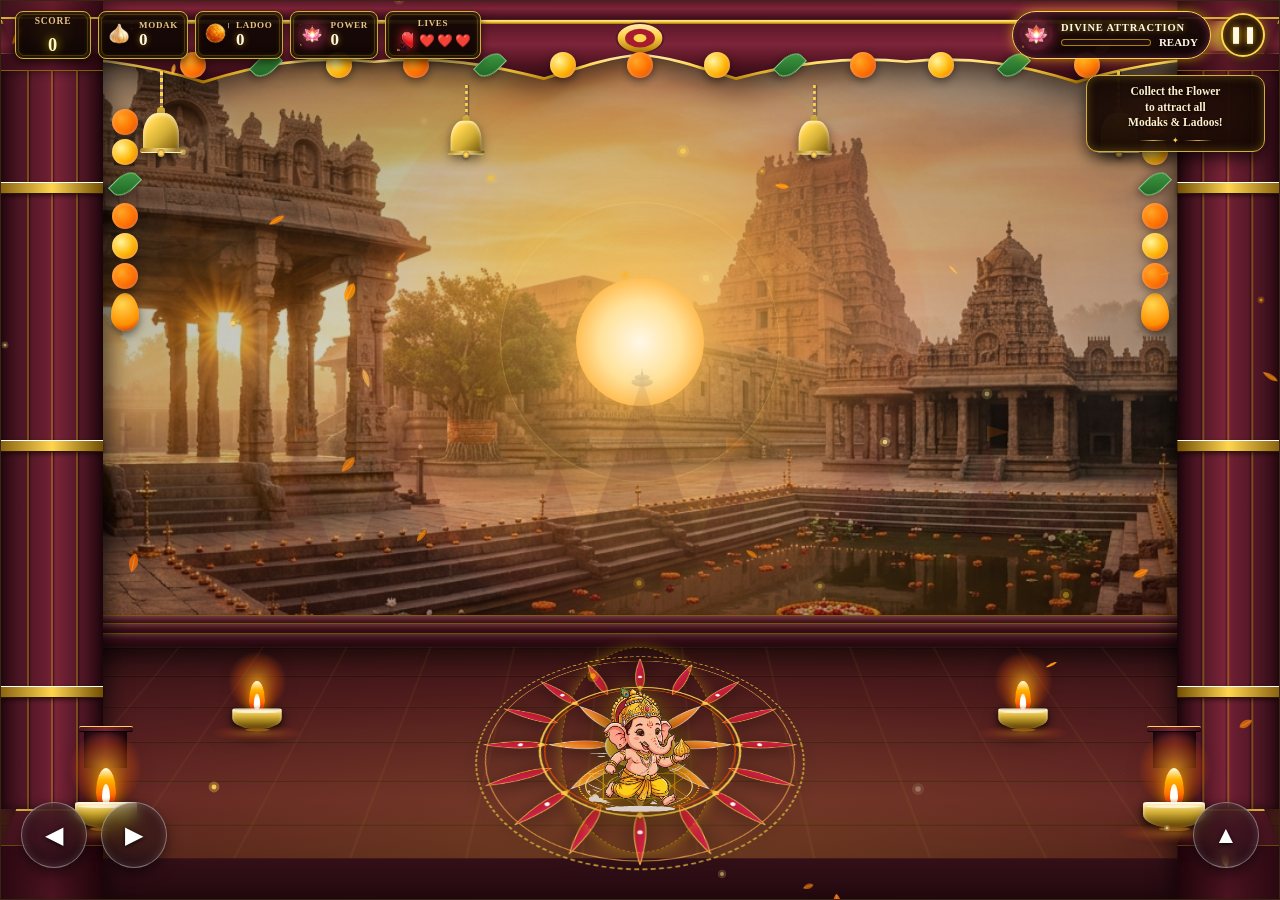
==== commit e028b1db: "Add 10 divine Ganesh Ji backgrounds, automatic timed crossfading loop, and enhanced responsive viewp" ====
--- a/ganesh-modak-collector/index.html
+++ b/ganesh-modak-collector/index.html
@@ -14,6 +14,15 @@
 
     <!-- MAIN RESPONSIVE GAME VIEWPORT -->
     <main id="game-viewport" class="game-viewport" role="region" aria-label="Ganesh Ji Modak Collector Temple Environment">
+
+      <!-- ==========================================
+           LAYER 0: 10 SACRED DIVINE BACKGROUNDS (DUAL-LAYER CROSSFADE)
+           ========================================== -->
+      <div id="divine-background-wrapper" class="divine-background-wrapper" aria-hidden="true">
+        <div id="divine-bg-layer-a" class="divine-bg-layer is-active" style="background-image: url('assets/bg_1_temple_dawn.jpg');"></div>
+        <div id="divine-bg-layer-b" class="divine-bg-layer" style="background-image: url('assets/bg_2_lotus_lake.jpg');"></div>
+        <div class="divine-bg-overlay"></div>
+      </div>
 
       <!-- ==========================================
            LAYER 1: SACRED SKY & SOLAR GLOW
@@ -842,71 +851,6 @@
         </div>
       </div>
 
-      <!-- ==========================================
-           BOTTOM JOURNEY TIMELINE TRACK (EXACT INTERFACE ALIGNMENT)
-           ========================================== -->
-      <section id="realms-timeline-bar" class="realms-timeline-bar" aria-label="Divine Environments Journey Track">
-        <div class="timeline-cards-track">
-          <!-- 1. DAY -->
-          <div id="timeline-realm-0" class="timeline-realm-card is-active" aria-label="Day – Temple Courtyard">
-            <div class="timeline-thumb-box">
-              <img src="assets/env_day.jpg" alt="Day – Temple Courtyard" class="timeline-thumb-img">
-            </div>
-            <span class="timeline-card-pill">Day – Temple Courtyard</span>
-          </div>
-
-          <span class="timeline-flow-arrow" aria-hidden="true">➔</span>
-
-          <!-- 2. EVENING -->
-          <div id="timeline-realm-1" class="timeline-realm-card" aria-label="Evening – Riverside">
-            <div class="timeline-thumb-box">
-              <img src="assets/env_evening.jpg" alt="Evening – Riverside" class="timeline-thumb-img">
-            </div>
-            <span class="timeline-card-pill">Evening – Riverside</span>
-          </div>
-
-          <span class="timeline-flow-arrow" aria-hidden="true">➔</span>
-
-          <!-- 3. NIGHT -->
-          <div id="timeline-realm-2" class="timeline-realm-card" aria-label="Night – Festival Lights">
-            <div class="timeline-thumb-box">
-              <img src="assets/env_night.jpg" alt="Night – Festival Lights" class="timeline-thumb-img">
-            </div>
-            <span class="timeline-card-pill">Night – Festival Lights</span>
-          </div>
-
-          <span class="timeline-flow-arrow" aria-hidden="true">➔</span>
-
-          <!-- 4. MONSOON -->
-          <div id="timeline-realm-3" class="timeline-realm-card" aria-label="Monsoon – Rainy Temple">
-            <div class="timeline-thumb-box">
-              <img src="assets/env_monsoon.jpg" alt="Monsoon – Rainy Temple" class="timeline-thumb-img">
-            </div>
-            <span class="timeline-card-pill">Monsoon – Rainy Temple</span>
-          </div>
-
-          <span class="timeline-flow-arrow" aria-hidden="true">➔</span>
-
-          <!-- 5. SPRING -->
-          <div id="timeline-realm-4" class="timeline-realm-card" aria-label="Spring – Blossom Garden">
-            <div class="timeline-thumb-box">
-              <img src="assets/env_spring.jpg" alt="Spring – Blossom Garden" class="timeline-thumb-img">
-            </div>
-            <span class="timeline-card-pill">Spring – Blossom Garden</span>
-          </div>
-        </div>
-
-        <!-- FOOTER ROW: CENTER BANNER & DEVOTIONAL SALUTATION -->
-        <div class="timeline-sub-row">
-          <div class="timeline-center-banner">
-            <span class="banner-bracket-ornament">༺</span>
-            <span class="banner-headline-text">Experience New Divine Surroundings as You Play!</span>
-            <span class="banner-bracket-ornament">༻</span>
-          </div>
-          <div class="timeline-devotional-mantra">॥ श्री गणेशाय नमः ॥</div>
-        </div>
-      </section>
-
       <!-- ENVIRONMENT STATUS BADGE (COMPATIBILITY) -->
       <footer class="environment-status-badge is-sr-only" role="status" aria-live="polite">
         <div class="status-inner">
--- a/ganesh-modak-collector/css/style.css
+++ b/ganesh-modak-collector/css/style.css
@@ -120,20 +120,54 @@
 }
 
 /* ==========================================================================
+   LAYER 0: 10 SACRED DIVINE BACKGROUNDS (DUAL-LAYER CROSSFADE)
+   ========================================================================== */
+.divine-background-wrapper {
+  position: absolute;
+  top: 0;
+  left: 0;
+  width: 100%;
+  height: 100%;
+  overflow: hidden;
+  z-index: 0;
+  pointer-events: none;
+}
+
+.divine-bg-layer {
+  position: absolute;
+  top: 0;
+  left: 0;
+  width: 100%;
+  height: 100%;
+  background-size: cover;
+  background-position: center center;
+  background-repeat: no-repeat;
+  opacity: 0;
+  transition: opacity 1.8s cubic-bezier(0.4, 0, 0.2, 1);
+  will-change: opacity;
+}
+
+.divine-bg-layer.is-active {
+  opacity: 1;
+}
+
+.divine-bg-overlay {
+  position: absolute;
+  top: 0;
+  left: 0;
+  width: 100%;
+  height: 100%;
+  background: radial-gradient(circle at center, rgba(0, 0, 0, 0.05) 0%, rgba(0, 0, 0, 0.35) 100%),
+              linear-gradient(180deg, rgba(0, 0, 0, 0.15) 0%, transparent 35%, transparent 65%, rgba(0, 0, 0, 0.45) 100%);
+  pointer-events: none;
+  z-index: 1;
+}
+
+/* ==========================================================================
    4. SKY & CELESTIAL GLOW (LAYER 1)
    ========================================================================== */
 .sky-layer {
-  background: linear-gradient(
-    180deg,
-    #1b0716 0%,
-    #2c0c20 22%,
-    #4a1529 42%,
-    #7a2234 60%,
-    #b33d2c 78%,
-    #df6b2a 90%,
-    #f7a440 97%,
-    #fbd078 100%
-  );
+  background: transparent !important;
   overflow: hidden;
   z-index: 1;
 }
@@ -301,6 +335,7 @@
 .clouds-layer {
   z-index: 2;
   overflow: hidden;
+  opacity: 0.22 !important;
 }
 
 .cloud {
@@ -368,6 +403,7 @@
   display: flex;
   align-items: flex-end;
   height: 100%;
+  opacity: 0.16 !important;
 }
 
 .distant-skyline-svg {
@@ -4376,7 +4412,7 @@
 /* Frosted Glass Touch Controls */
 .touch-controls {
   position: absolute;
-  bottom: 110px;
+  bottom: clamp(16px, 3.5vh, 32px);
   left: 20px;
   right: 20px;
   display: flex;
@@ -4476,17 +4512,15 @@
   100% { transform: scale(1.04); opacity: 0.95; }
 }
 
-/* Bottom Journey Timeline Track */
+/* Bottom Journey Timeline Track (Hidden in favor of full immersive background cycling) */
 .realms-timeline-bar {
+  display: none !important;
   position: absolute;
   bottom: 8px;
   left: 14px;
   right: 14px;
   z-index: 70;
-  display: flex;
-  flex-direction: column;
-  align-items: center;
-  pointer-events: auto;
+  pointer-events: none;
 }
 
 .timeline-cards-track {
@@ -4667,7 +4701,7 @@
     display: none; /* Hide tip scroll on compact mobile to maximize playing arena */
   }
   .touch-controls {
-    bottom: 95px;
+    bottom: clamp(14px, 2.5vh, 24px);
     left: 10px;
     right: 10px;
   }
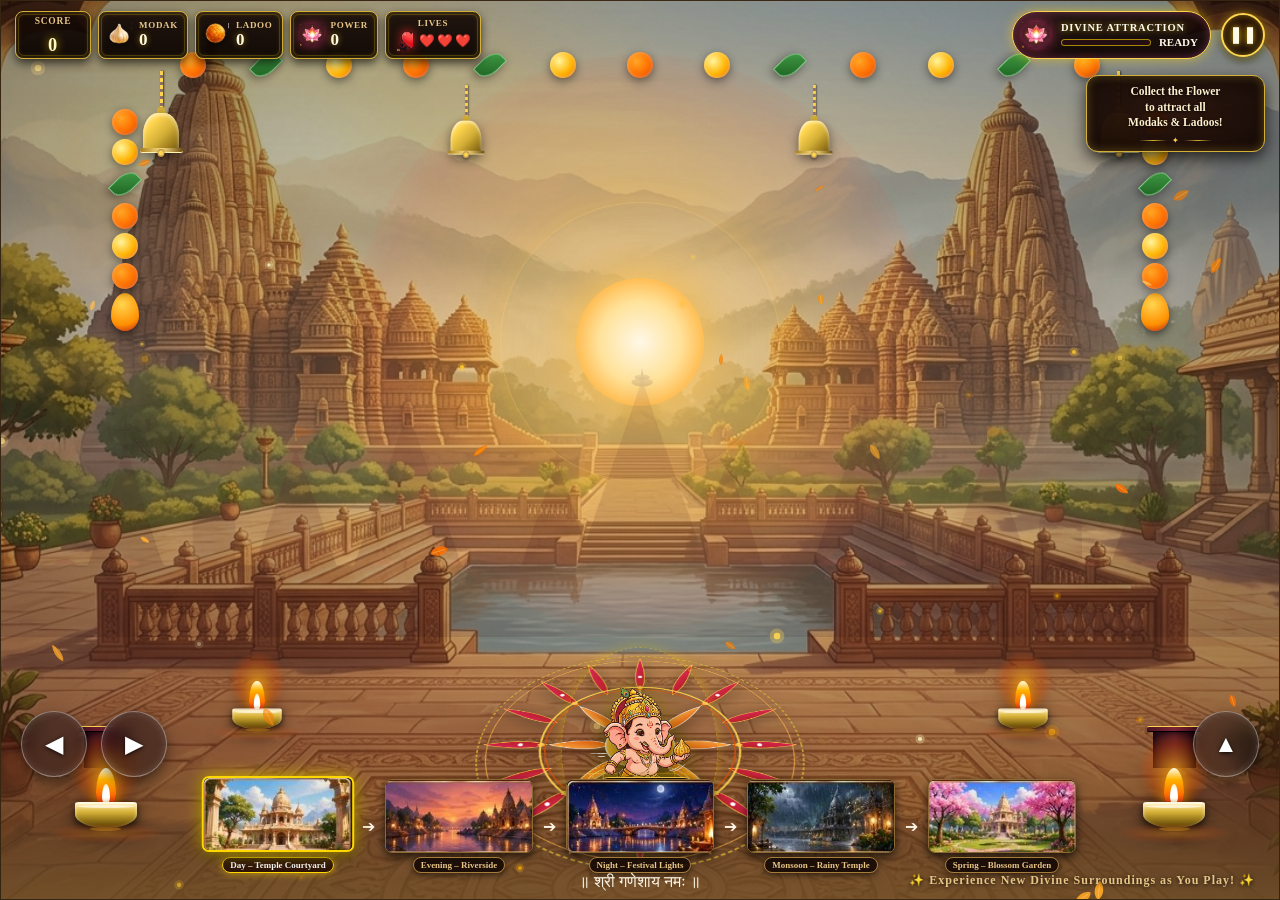
==== commit ad1c6c1b: "Align interface with reference image, add Mushak Ji helper companion, 5 light divine environments, a" ====
--- a/ganesh-modak-collector/index.html
+++ b/ganesh-modak-collector/index.html
@@ -19,8 +19,8 @@
            LAYER 0: 10 SACRED DIVINE BACKGROUNDS (DUAL-LAYER CROSSFADE)
            ========================================== -->
       <div id="divine-background-wrapper" class="divine-background-wrapper" aria-hidden="true">
-        <div id="divine-bg-layer-a" class="divine-bg-layer is-active" style="background-image: url('assets/bg_1_temple_dawn.jpg');"></div>
-        <div id="divine-bg-layer-b" class="divine-bg-layer" style="background-image: url('assets/bg_2_lotus_lake.jpg');"></div>
+        <div id="divine-bg-layer-a" class="divine-bg-layer is-active" style="background-image: url('assets/bg_day_temple.jpg');"></div>
+        <div id="divine-bg-layer-b" class="divine-bg-layer" style="background-image: url('assets/bg_evening_riverside.jpg');"></div>
         <div class="divine-bg-overlay"></div>
       </div>
 
@@ -597,6 +597,24 @@
             draggable="false"
           >
         </div>
+
+        <!-- ==========================================
+             MUSHAK JI (LORD GANESH'S DEVOTED HELPER COMPANION)
+             ========================================== -->
+        <div id="mushak-companion" class="mushak-companion" role="img" aria-label="Mushak Ji - Divine Helper Companion">
+          <div class="mushak-aura" aria-hidden="true"></div>
+          <div class="mushak-sprite">
+            <span class="mushak-tail"></span>
+            <span class="mushak-body"></span>
+            <span class="mushak-ear ear-left"></span>
+            <span class="mushak-ear ear-right"></span>
+            <span class="mushak-snout"></span>
+            <span class="mushak-eye"></span>
+            <span class="mushak-dhoti"></span>
+            <span class="mushak-sweet">🥟</span>
+          </div>
+          <div id="mushak-speech" class="mushak-speech is-hidden">🐁 Mushak Seva!</div>
+        </div>
       </section>
 
       <!-- ==========================================
@@ -851,6 +869,77 @@
         </div>
       </div>
 
+      <!-- ==========================================
+           BOTTOM JOURNEY TIMELINE TRACK (5 SACRED SURROUNDINGS)
+           MATCHING REFERENCE MOCK-UP
+           ========================================== -->
+      <nav id="realms-timeline-bar" class="realms-timeline-bar" aria-label="Sacred Environments Journey">
+        <div class="timeline-cards-track">
+          <!-- Realm 1: Day - Temple Courtyard -->
+          <div class="timeline-realm-card is-active" data-env-index="0" role="button" tabindex="0" aria-label="Switch to Day - Temple Courtyard">
+            <div class="timeline-thumb-box">
+              <img src="assets/env_day.jpg" alt="Day Temple Courtyard" class="timeline-thumb-img" draggable="false">
+              <div class="timeline-thumb-overlay"></div>
+            </div>
+            <div class="timeline-card-pill">Day – Temple Courtyard</div>
+          </div>
+
+          <span class="timeline-track-arrow" aria-hidden="true">➔</span>
+
+          <!-- Realm 2: Evening - Riverside -->
+          <div class="timeline-realm-card" data-env-index="1" role="button" tabindex="0" aria-label="Switch to Evening - Riverside">
+            <div class="timeline-thumb-box">
+              <img src="assets/env_evening.jpg" alt="Evening Riverside" class="timeline-thumb-img" draggable="false">
+              <div class="timeline-thumb-overlay"></div>
+            </div>
+            <div class="timeline-card-pill">Evening – Riverside</div>
+          </div>
+
+          <span class="timeline-track-arrow" aria-hidden="true">➔</span>
+
+          <!-- Realm 3: Night - Festival Lights -->
+          <div class="timeline-realm-card" data-env-index="2" role="button" tabindex="0" aria-label="Switch to Night - Festival Lights">
+            <div class="timeline-thumb-box">
+              <img src="assets/env_night.jpg" alt="Night Festival Lights" class="timeline-thumb-img" draggable="false">
+              <div class="timeline-thumb-overlay"></div>
+            </div>
+            <div class="timeline-card-pill">Night – Festival Lights</div>
+          </div>
+
+          <span class="timeline-track-arrow" aria-hidden="true">➔</span>
+
+          <!-- Realm 4: Monsoon - Rainy Temple -->
+          <div class="timeline-realm-card" data-env-index="3" role="button" tabindex="0" aria-label="Switch to Monsoon - Rainy Temple">
+            <div class="timeline-thumb-box">
+              <img src="assets/env_monsoon.jpg" alt="Monsoon Rainy Temple" class="timeline-thumb-img" draggable="false">
+              <div class="timeline-thumb-overlay"></div>
+            </div>
+            <div class="timeline-card-pill">Monsoon – Rainy Temple</div>
+          </div>
+
+          <span class="timeline-track-arrow" aria-hidden="true">➔</span>
+
+          <!-- Realm 5: Spring - Blossom Garden -->
+          <div class="timeline-realm-card" data-env-index="4" role="button" tabindex="0" aria-label="Switch to Spring - Blossom Garden">
+            <div class="timeline-thumb-box">
+              <img src="assets/env_spring.jpg" alt="Spring Blossom Garden" class="timeline-thumb-img" draggable="false">
+              <div class="timeline-thumb-overlay"></div>
+            </div>
+            <div class="timeline-card-pill">Spring – Blossom Garden</div>
+          </div>
+        </div>
+
+        <!-- Devotional Bottom Banner -->
+        <div class="timeline-footer-row">
+          <div class="timeline-devotional-mantra">
+            <span class="mantra-sparkle" aria-hidden="true">✨</span>
+            <span>Experience New Divine Surroundings as You Play!</span>
+            <span class="mantra-sparkle" aria-hidden="true">✨</span>
+          </div>
+          <div class="timeline-shlok" aria-hidden="true">॥ श्री गणेशाय नमः ॥</div>
+        </div>
+      </nav>
+
       <!-- ENVIRONMENT STATUS BADGE (COMPATIBILITY) -->
       <footer class="environment-status-badge is-sr-only" role="status" aria-live="polite">
         <div class="status-inner">
--- a/ganesh-modak-collector/css/style.css
+++ b/ganesh-modak-collector/css/style.css
@@ -431,49 +431,23 @@
   justify-content: flex-end;
 }
 
-/* Mandapa Stepped Terrace Base */
+/* Courtyard Stone Floor with Perspective (Transparent to let background stone terrace shine through) */
 .courtyard-terrace {
-  position: absolute;
-  bottom: var(--courtyard-height);
-  left: 0;
-  width: 100%;
-  display: flex;
-  flex-direction: column;
-}
-
-.terrace-step {
-  width: 100%;
-  border-top: 1px solid rgba(255, 215, 0, 0.35);
-  box-shadow: inset 0 2px 4px rgba(255, 235, 170, 0.15), 0 3px 6px rgba(0, 0, 0, 0.6);
-}
-.step-top {
-  height: 8px;
-  background: linear-gradient(180deg, #5c202d 0%, #3d121c 100%);
-}
-.step-mid {
-  height: 10px;
-  background: linear-gradient(180deg, #4f1925 0%, #2f0b14 100%);
-}
-.step-bottom {
-  height: 14px;
-  background: linear-gradient(180deg, #42131e 0%, #24070e 100%);
-}
-
-/* Courtyard Stone Floor with Perspective */
+  display: none !important;
+}
+
 .courtyard-floor {
   position: relative;
   width: 100%;
   height: var(--courtyard-height);
-  background: linear-gradient(
-    180deg,
-    #2c0d15 0%,
-    #3c141e 30%,
-    #4a1824 60%,
-    #24090f 100%
-  );
+  background: transparent !important;
   perspective: 700px;
-  overflow: hidden;
-  box-shadow: inset 0 10px 25px rgba(0, 0, 0, 0.7);
+  overflow: visible;
+  box-shadow: none !important;
+}
+
+.stone-tiles-perspective {
+  display: none !important;
 }
 
 .stone-tiles-perspective {
@@ -545,28 +519,16 @@
 
 /* GRAND CUSPED TORANA ARCH (TOP ENTRANCE) */
 .torana-arch-container {
-  position: absolute;
-  top: 0;
-  left: 0;
-  width: 100%;
-  height: var(--arch-height);
-  filter: drop-shadow(0 8px 16px rgba(0, 0, 0, 0.65));
+  display: none !important;
 }
 
 .torana-svg {
-  width: 100%;
-  height: 100%;
-}
-
-/* CARVED TEMPLE PILLARS (LEFT & RIGHT) */
+  display: none !important;
+}
+
+/* CARVED TEMPLE PILLARS (Integrated with background scenes) */
 .temple-pillar {
-  position: absolute;
-  top: 0;
-  bottom: 0;
-  width: var(--pillar-width);
-  display: flex;
-  flex-direction: column;
-  filter: drop-shadow(4px 0 12px rgba(0, 0, 0, 0.65));
+  display: none !important;
 }
 
 .pillar-left {
@@ -4412,7 +4374,7 @@
 /* Frosted Glass Touch Controls */
 .touch-controls {
   position: absolute;
-  bottom: clamp(16px, 3.5vh, 32px);
+  bottom: clamp(92px, 14vh, 122px);
   left: 20px;
   right: 20px;
   display: flex;
@@ -4468,6 +4430,175 @@
   text-shadow: 0 1px 4px rgba(0, 0, 0, 0.85);
 }
 
+/* ==========================================================================
+   MUSHAK JI – SACRED HELPER COMPANION
+   ========================================================================== */
+.mushak-companion {
+  position: absolute;
+  bottom: clamp(10px, 2vh, 22px);
+  left: 0;
+  width: 50px;
+  height: 42px;
+  z-index: 22;
+  pointer-events: none;
+  transform-origin: bottom center;
+  transition: transform 0.08s linear;
+}
+
+.mushak-aura {
+  position: absolute;
+  inset: -6px;
+  border-radius: 50%;
+  background: radial-gradient(circle, rgba(255, 215, 0, 0.35) 0%, rgba(255, 179, 0, 0.15) 50%, transparent 75%);
+  filter: blur(2px);
+  animation: mushakAuraPulse 2s ease-in-out infinite alternate;
+}
+
+@keyframes mushakAuraPulse {
+  0% { transform: scale(0.9); opacity: 0.6; }
+  100% { transform: scale(1.15); opacity: 0.95; }
+}
+
+.mushak-sprite {
+  position: relative;
+  width: 100%;
+  height: 100%;
+}
+
+.mushak-companion.is-scampering .mushak-sprite {
+  animation: mushakScamper 0.28s ease-in-out infinite alternate;
+}
+
+.mushak-companion.is-dashing .mushak-sprite {
+  animation: mushakDash 0.15s ease-in-out infinite alternate;
+}
+
+@keyframes mushakScamper {
+  0% { transform: translateY(0) rotate(0deg); }
+  50% { transform: translateY(-5px) rotate(4deg); }
+  100% { transform: translateY(0) rotate(-2deg); }
+}
+
+@keyframes mushakDash {
+  0% { transform: translateY(-2px) scaleX(1.1); }
+  100% { transform: translateY(2px) scaleX(0.95); }
+}
+
+/* Mouse Body Parts */
+.mushak-body {
+  position: absolute;
+  bottom: 6px;
+  left: 10px;
+  width: 24px;
+  height: 18px;
+  background: radial-gradient(ellipse at 40% 35%, #e8dcc8 0%, #b89f82 60%, #826a54 100%);
+  border-radius: 50% 60% 45% 45%;
+  box-shadow: 0 2px 4px rgba(0, 0, 0, 0.4);
+}
+
+.mushak-snout {
+  position: absolute;
+  bottom: 11px;
+  right: 12px;
+  width: 10px;
+  height: 9px;
+  background: #d8c4ad;
+  border-radius: 40% 60% 60% 40%;
+}
+
+.mushak-eye {
+  position: absolute;
+  bottom: 15px;
+  right: 16px;
+  width: 3.5px;
+  height: 3.5px;
+  background: #110804;
+  border-radius: 50%;
+  box-shadow: 0 0 2px #fff;
+}
+
+.mushak-ear {
+  position: absolute;
+  width: 8px;
+  height: 10px;
+  background: radial-gradient(circle, #f8bbd0 30%, #a48870 100%);
+  border-radius: 50% 50% 30% 30%;
+}
+
+.mushak-ear.ear-left {
+  top: 8px;
+  left: 16px;
+  transform: rotate(-15deg);
+}
+
+.mushak-ear.ear-right {
+  top: 9px;
+  left: 22px;
+  transform: rotate(10deg);
+}
+
+.mushak-tail {
+  position: absolute;
+  bottom: 12px;
+  left: 2px;
+  width: 14px;
+  height: 10px;
+  border: 2px solid #b89f82;
+  border-color: transparent transparent #b89f82 #b89f82;
+  border-radius: 50%;
+  transform: rotate(-25deg);
+}
+
+.mushak-dhoti {
+  position: absolute;
+  bottom: 5px;
+  left: 14px;
+  width: 14px;
+  height: 8px;
+  background: linear-gradient(135deg, #ffd54f 0%, #ff9800 100%);
+  border-radius: 3px 3px 6px 6px;
+  border-top: 1px solid #fff;
+  box-shadow: 0 1px 3px rgba(0, 0, 0, 0.3);
+}
+
+.mushak-sweet {
+  position: absolute;
+  bottom: 10px;
+  right: 6px;
+  font-size: 11px;
+  filter: drop-shadow(0 1px 3px rgba(0, 0, 0, 0.6));
+  animation: sweetWiggle 1s ease-in-out infinite alternate;
+}
+
+@keyframes sweetWiggle {
+  0% { transform: scale(0.9) rotate(-6deg); }
+  100% { transform: scale(1.05) rotate(6deg); }
+}
+
+.mushak-speech {
+  position: absolute;
+  top: -24px;
+  left: 50%;
+  transform: translateX(-50%);
+  white-space: nowrap;
+  background: rgba(26, 12, 6, 0.9);
+  border: 1px solid #ffd54f;
+  color: #ffd54f;
+  font-family: 'Cinzel', Georgia, serif;
+  font-size: 10.5px;
+  font-weight: 700;
+  padding: 2px 7px;
+  border-radius: 10px;
+  box-shadow: 0 2px 8px rgba(0, 0, 0, 0.7), 0 0 8px rgba(255, 215, 0, 0.5);
+  pointer-events: none;
+  animation: speechPop 0.25s ease-out;
+}
+
+@keyframes speechPop {
+  0% { transform: translateX(-50%) scale(0.6); opacity: 0; }
+  100% { transform: translateX(-50%) scale(1); opacity: 1; }
+}
+
 /* Ganesh Ji Sacred Ground Yantra & Orbit Aura */
 .player-ground-mandala {
   position: absolute;
@@ -4512,15 +4643,17 @@
   100% { transform: scale(1.04); opacity: 0.95; }
 }
 
-/* Bottom Journey Timeline Track (Hidden in favor of full immersive background cycling) */
+/* Bottom Journey Timeline Track (Restored to match reference image) */
 .realms-timeline-bar {
-  display: none !important;
+  display: flex !important;
   position: absolute;
   bottom: 8px;
   left: 14px;
   right: 14px;
   z-index: 70;
-  pointer-events: none;
+  flex-direction: column;
+  align-items: center;
+  pointer-events: auto;
 }
 
 .timeline-cards-track {
@@ -4701,32 +4834,57 @@
     display: none; /* Hide tip scroll on compact mobile to maximize playing arena */
   }
   .touch-controls {
-    bottom: clamp(14px, 2.5vh, 24px);
-    left: 10px;
-    right: 10px;
+    bottom: clamp(76px, 11.5vh, 98px);
+    left: 8px;
+    right: 8px;
   }
   .touch-glass-btn {
-    width: 54px;
-    height: 54px;
+    width: 52px;
+    height: 52px;
   }
   .touch-triangle-arrow {
-    font-size: 20px;
+    font-size: 18px;
+  }
+  .realms-timeline-bar {
+    bottom: 3px;
+    left: 3px;
+    right: 3px;
+    z-index: 60;
   }
   .timeline-cards-track {
-    gap: 5px;
+    gap: 3px;
     overflow-x: auto;
+    scrollbar-width: none;
+    justify-content: center;
     padding-bottom: 2px;
   }
+  .timeline-cards-track::-webkit-scrollbar {
+    display: none;
+  }
+  .timeline-track-arrow {
+    font-size: 10px;
+    margin: 0 1px;
+    opacity: 0.75;
+  }
   .timeline-thumb-box {
-    width: 68px;
-    height: 38px;
+    width: clamp(52px, 15.5vw, 66px);
+    height: clamp(32px, 9.2vw, 38px);
+    border-radius: 4px;
   }
   .timeline-card-pill {
-    font-size: 7.5px;
-    padding: 1px 4px;
+    font-size: 6.8px;
+    padding: 1px 3px;
+    max-width: 62px;
+    white-space: nowrap;
+    overflow: hidden;
+    text-overflow: ellipsis;
   }
   .timeline-devotional-mantra {
     display: none; /* Keep clean centered banner on compact mobile */
   }
-}
-
+  .timeline-shlok {
+    font-size: 10.5px;
+    margin-top: 2px;
+  }
+}
+
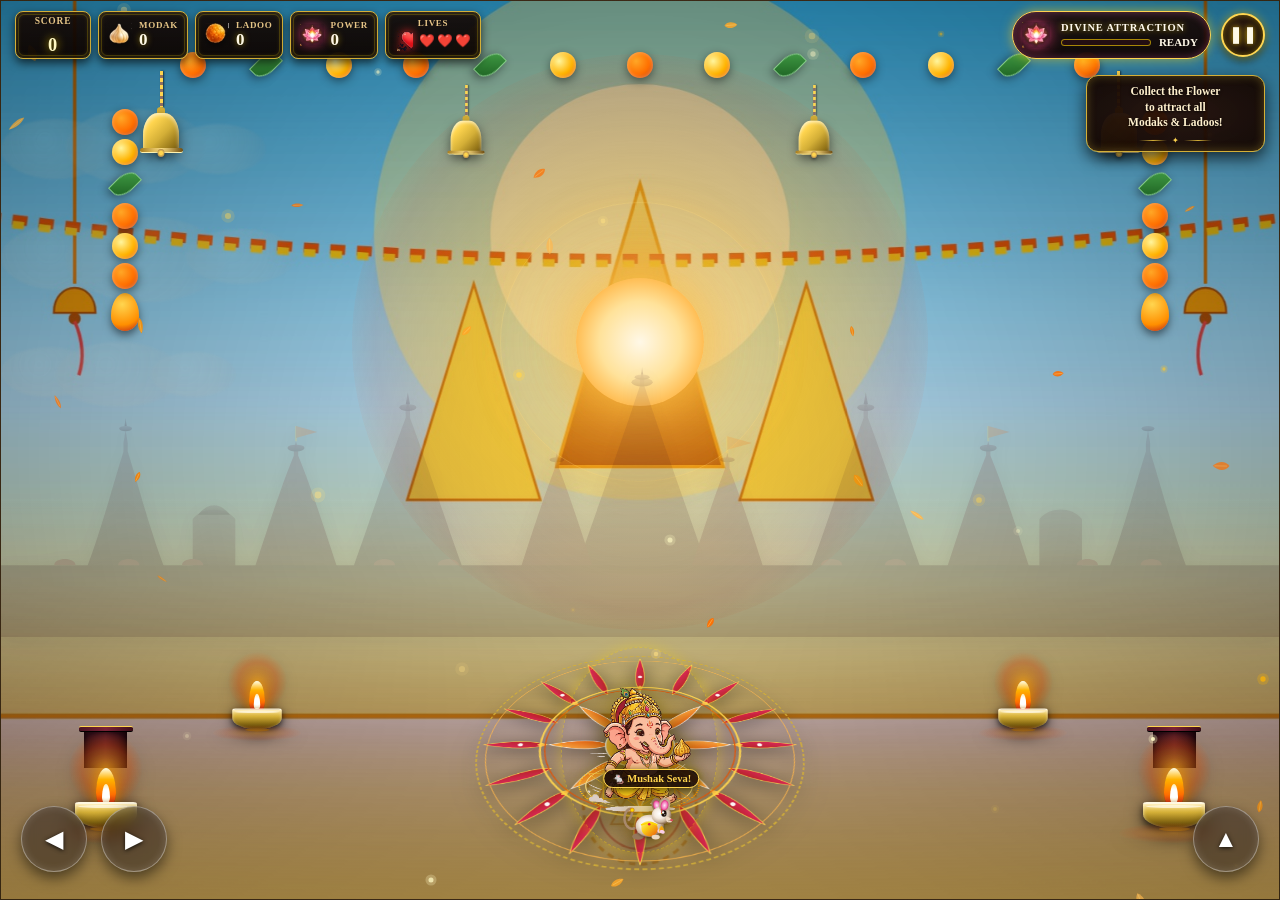
==== commit 63d24482: "Enhance game interface: authentic real modak shapes, adorable Mushak Ji companion helper, light casu" ====
--- a/ganesh-modak-collector/index.html
+++ b/ganesh-modak-collector/index.html
@@ -19,8 +19,8 @@
            LAYER 0: 10 SACRED DIVINE BACKGROUNDS (DUAL-LAYER CROSSFADE)
            ========================================== -->
       <div id="divine-background-wrapper" class="divine-background-wrapper" aria-hidden="true">
-        <div id="divine-bg-layer-a" class="divine-bg-layer is-active" style="background-image: url('assets/bg_day_temple.jpg');"></div>
-        <div id="divine-bg-layer-b" class="divine-bg-layer" style="background-image: url('assets/bg_evening_riverside.jpg');"></div>
+        <div id="divine-bg-layer-a" class="divine-bg-layer is-active" style="background-image: url('assets/bg_game_temple_courtyard.jpg');"></div>
+        <div id="divine-bg-layer-b" class="divine-bg-layer" style="background-image: url('assets/bg_game_modak_orchard.jpg');"></div>
         <div class="divine-bg-overlay"></div>
       </div>
 
@@ -604,14 +604,81 @@
         <div id="mushak-companion" class="mushak-companion" role="img" aria-label="Mushak Ji - Divine Helper Companion">
           <div class="mushak-aura" aria-hidden="true"></div>
           <div class="mushak-sprite">
-            <span class="mushak-tail"></span>
-            <span class="mushak-body"></span>
-            <span class="mushak-ear ear-left"></span>
-            <span class="mushak-ear ear-right"></span>
-            <span class="mushak-snout"></span>
-            <span class="mushak-eye"></span>
-            <span class="mushak-dhoti"></span>
-            <span class="mushak-sweet">🥟</span>
+            <svg viewBox="0 0 100 85" width="100%" height="100%" xmlns="http://www.w3.org/2000/svg" class="mushak-svg">
+              <defs>
+                <radialGradient id="mushakFurGrad" cx="40%" cy="40%" r="60%">
+                  <stop offset="0%" stop-color="#ffffff"/>
+                  <stop offset="45%" stop-color="#f5ebe0"/>
+                  <stop offset="80%" stop-color="#cbb59d"/>
+                  <stop offset="100%" stop-color="#8c6d4f"/>
+                </radialGradient>
+                <radialGradient id="mushakEarGrad" cx="50%" cy="50%" r="50%">
+                  <stop offset="0%" stop-color="#fce7f3"/>
+                  <stop offset="70%" stop-color="#f472b6"/>
+                  <stop offset="100%" stop-color="#db2777"/>
+                </radialGradient>
+                <linearGradient id="mushakDhotiGrad" x1="0" y1="0" x2="1" y2="1">
+                  <stop offset="0%" stop-color="#fef08a"/>
+                  <stop offset="40%" stop-color="#facc15"/>
+                  <stop offset="100%" stop-color="#ea580c"/>
+                </linearGradient>
+                <filter id="mushakDropShad" x="-20%" y="-20%" width="140%" height="140%">
+                  <feDropShadow dx="0" dy="2" stdDeviation="2" flood-color="rgba(0,0,0,0.35)"/>
+                </filter>
+              </defs>
+
+              <!-- Swishing Tail with Golden Bell -->
+              <path class="mushak-anim-tail" d="M 22,60 C 10,64 2,50 6,36 C 9,26 17,25 18,29 C 19,33 16,42 12,46" 
+                    stroke="#a8896c" stroke-width="4.2" stroke-linecap="round" fill="none"/>
+              <circle class="mushak-anim-bell" cx="18" cy="29" r="3.5" fill="#ffd700" stroke="#b45309" stroke-width="0.8"/>
+
+              <!-- Back Paw -->
+              <ellipse class="mushak-back-paw" cx="28" cy="74" rx="10" ry="5.5" fill="#96775b"/>
+
+              <!-- Chubby Mouse Body -->
+              <ellipse cx="48" cy="56" rx="24" ry="19" fill="url(#mushakFurGrad)" filter="url(#mushakDropShad)"/>
+
+              <!-- Sacred Saffron Dhoti & Belt -->
+              <path d="M 34,54 C 36,46 54,46 60,54 C 64,64 60,73 48,74 C 36,73 32,64 34,54 Z" fill="url(#mushakDhotiGrad)"/>
+              <path d="M 34,54 C 44,51 54,51 60,54" stroke="#ffd700" stroke-width="2.5" stroke-linecap="round" fill="none"/>
+              <circle cx="47" cy="53" r="2.2" fill="#e11d48"/>
+
+              <!-- Left Ear -->
+              <ellipse cx="60" cy="20" rx="9" ry="12" fill="#96775b" transform="rotate(-15 60 20)"/>
+              <ellipse cx="60" cy="21" rx="6" ry="8.5" fill="url(#mushakEarGrad)" transform="rotate(-15 60 21)"/>
+
+              <!-- Cute Head -->
+              <ellipse cx="68" cy="38" rx="17" ry="15" fill="url(#mushakFurGrad)"/>
+
+              <!-- Right Ear -->
+              <ellipse cx="73" cy="20" rx="9.5" ry="12.5" fill="#bfa58c" transform="rotate(12 73 20)"/>
+              <ellipse cx="73" cy="21" rx="6.5" ry="9" fill="url(#mushakEarGrad)" transform="rotate(12 73 21)"/>
+
+              <!-- Snout & Pink Nose -->
+              <path d="M 76,40 C 86,42 88,47 84,50 C 78,52 74,48 76,40 Z" fill="#edd9c2"/>
+              <ellipse cx="85" cy="46" rx="2.5" ry="2" fill="#f43f5e"/>
+
+              <!-- Whiskers -->
+              <path d="M 80,47 L 94,44 M 80,50 L 93,51 M 78,52 L 91,56" stroke="#8a6f52" stroke-width="0.9" stroke-linecap="round"/>
+
+              <!-- Big Sparkling Black Eye with Gleams -->
+              <ellipse cx="72" cy="35" rx="4.5" ry="5.5" fill="#180e07"/>
+              <circle cx="70.5" cy="33" r="2" fill="#ffffff"/>
+              <circle cx="73.5" cy="37" r="0.9" fill="#ffffff"/>
+
+              <!-- Sacred Tilak on Forehead -->
+              <line x1="68" y1="28" x2="68" y2="34" stroke="#dc2626" stroke-width="1.2" stroke-linecap="round"/>
+              <circle cx="68" cy="35" r="0.9" fill="#facc15"/>
+
+              <!-- Front Paws holding cute tiny Modak -->
+              <ellipse cx="66" cy="64" rx="5" ry="3.5" fill="#fbcfe8" transform="rotate(-20 66 64)"/>
+              <!-- Miniature Golden Modak in Paws -->
+              <path d="M 68,56 C 71,59 73,63 70,66 C 67,69 64,68 64,64 C 64,60 67,57 68,56 Z" fill="#f59e0b" stroke="#ffd700" stroke-width="0.7"/>
+              <ellipse cx="69" cy="66" rx="4.5" ry="3" fill="#fbcfe8" transform="rotate(15 69 66)"/>
+
+              <!-- Front Foot -->
+              <ellipse class="mushak-front-paw" cx="58" cy="75" rx="7" ry="4" fill="#edd9c2"/>
+            </svg>
           </div>
           <div id="mushak-speech" class="mushak-speech is-hidden">🐁 Mushak Seva!</div>
         </div>
@@ -869,77 +936,6 @@
         </div>
       </div>
 
-      <!-- ==========================================
-           BOTTOM JOURNEY TIMELINE TRACK (5 SACRED SURROUNDINGS)
-           MATCHING REFERENCE MOCK-UP
-           ========================================== -->
-      <nav id="realms-timeline-bar" class="realms-timeline-bar" aria-label="Sacred Environments Journey">
-        <div class="timeline-cards-track">
-          <!-- Realm 1: Day - Temple Courtyard -->
-          <div class="timeline-realm-card is-active" data-env-index="0" role="button" tabindex="0" aria-label="Switch to Day - Temple Courtyard">
-            <div class="timeline-thumb-box">
-              <img src="assets/env_day.jpg" alt="Day Temple Courtyard" class="timeline-thumb-img" draggable="false">
-              <div class="timeline-thumb-overlay"></div>
-            </div>
-            <div class="timeline-card-pill">Day – Temple Courtyard</div>
-          </div>
-
-          <span class="timeline-track-arrow" aria-hidden="true">➔</span>
-
-          <!-- Realm 2: Evening - Riverside -->
-          <div class="timeline-realm-card" data-env-index="1" role="button" tabindex="0" aria-label="Switch to Evening - Riverside">
-            <div class="timeline-thumb-box">
-              <img src="assets/env_evening.jpg" alt="Evening Riverside" class="timeline-thumb-img" draggable="false">
-              <div class="timeline-thumb-overlay"></div>
-            </div>
-            <div class="timeline-card-pill">Evening – Riverside</div>
-          </div>
-
-          <span class="timeline-track-arrow" aria-hidden="true">➔</span>
-
-          <!-- Realm 3: Night - Festival Lights -->
-          <div class="timeline-realm-card" data-env-index="2" role="button" tabindex="0" aria-label="Switch to Night - Festival Lights">
-            <div class="timeline-thumb-box">
-              <img src="assets/env_night.jpg" alt="Night Festival Lights" class="timeline-thumb-img" draggable="false">
-              <div class="timeline-thumb-overlay"></div>
-            </div>
-            <div class="timeline-card-pill">Night – Festival Lights</div>
-          </div>
-
-          <span class="timeline-track-arrow" aria-hidden="true">➔</span>
-
-          <!-- Realm 4: Monsoon - Rainy Temple -->
-          <div class="timeline-realm-card" data-env-index="3" role="button" tabindex="0" aria-label="Switch to Monsoon - Rainy Temple">
-            <div class="timeline-thumb-box">
-              <img src="assets/env_monsoon.jpg" alt="Monsoon Rainy Temple" class="timeline-thumb-img" draggable="false">
-              <div class="timeline-thumb-overlay"></div>
-            </div>
-            <div class="timeline-card-pill">Monsoon – Rainy Temple</div>
-          </div>
-
-          <span class="timeline-track-arrow" aria-hidden="true">➔</span>
-
-          <!-- Realm 5: Spring - Blossom Garden -->
-          <div class="timeline-realm-card" data-env-index="4" role="button" tabindex="0" aria-label="Switch to Spring - Blossom Garden">
-            <div class="timeline-thumb-box">
-              <img src="assets/env_spring.jpg" alt="Spring Blossom Garden" class="timeline-thumb-img" draggable="false">
-              <div class="timeline-thumb-overlay"></div>
-            </div>
-            <div class="timeline-card-pill">Spring – Blossom Garden</div>
-          </div>
-        </div>
-
-        <!-- Devotional Bottom Banner -->
-        <div class="timeline-footer-row">
-          <div class="timeline-devotional-mantra">
-            <span class="mantra-sparkle" aria-hidden="true">✨</span>
-            <span>Experience New Divine Surroundings as You Play!</span>
-            <span class="mantra-sparkle" aria-hidden="true">✨</span>
-          </div>
-          <div class="timeline-shlok" aria-hidden="true">॥ श्री गणेशाय नमः ॥</div>
-        </div>
-      </nav>
-
       <!-- ENVIRONMENT STATUS BADGE (COMPATIBILITY) -->
       <footer class="environment-status-badge is-sr-only" role="status" aria-live="polite">
         <div class="status-inner">
--- a/ganesh-modak-collector/css/style.css
+++ b/ganesh-modak-collector/css/style.css
@@ -4374,7 +4374,7 @@
 /* Frosted Glass Touch Controls */
 .touch-controls {
   position: absolute;
-  bottom: clamp(92px, 14vh, 122px);
+  bottom: clamp(16px, 3vh, 32px);
   left: 20px;
   right: 20px;
   display: flex;
@@ -4437,8 +4437,8 @@
   position: absolute;
   bottom: clamp(10px, 2vh, 22px);
   left: 0;
-  width: 50px;
-  height: 42px;
+  width: 60px;
+  height: 50px;
   z-index: 22;
   pointer-events: none;
   transform-origin: bottom center;
@@ -4449,39 +4449,85 @@
   position: absolute;
   inset: -6px;
   border-radius: 50%;
-  background: radial-gradient(circle, rgba(255, 215, 0, 0.35) 0%, rgba(255, 179, 0, 0.15) 50%, transparent 75%);
+  background: radial-gradient(circle, rgba(255, 215, 0, 0.4) 0%, rgba(255, 179, 0, 0.15) 50%, transparent 75%);
   filter: blur(2px);
   animation: mushakAuraPulse 2s ease-in-out infinite alternate;
 }
 
 @keyframes mushakAuraPulse {
   0% { transform: scale(0.9); opacity: 0.6; }
-  100% { transform: scale(1.15); opacity: 0.95; }
+  100% { transform: scale(1.18); opacity: 0.95; }
 }
 
 .mushak-sprite {
   position: relative;
   width: 100%;
   height: 100%;
+  filter: drop-shadow(0 3px 6px rgba(0, 0, 0, 0.35));
+}
+
+.mushak-svg {
+  width: 100%;
+  height: 100%;
+  display: block;
+}
+
+.mushak-companion.is-scampering .mushak-anim-tail {
+  animation: mushakTailWag 0.2s ease-in-out infinite alternate;
 }
 
 .mushak-companion.is-scampering .mushak-sprite {
-  animation: mushakScamper 0.28s ease-in-out infinite alternate;
+  animation: mushakScamper 0.25s ease-in-out infinite alternate;
 }
 
 .mushak-companion.is-dashing .mushak-sprite {
-  animation: mushakDash 0.15s ease-in-out infinite alternate;
+  animation: mushakDash 0.14s ease-in-out infinite alternate;
+}
+
+@keyframes mushakTailWag {
+  0% { transform: rotate(-8deg); transform-origin: 22px 60px; }
+  100% { transform: rotate(12deg); transform-origin: 22px 60px; }
 }
 
 @keyframes mushakScamper {
   0% { transform: translateY(0) rotate(0deg); }
-  50% { transform: translateY(-5px) rotate(4deg); }
+  50% { transform: translateY(-4px) rotate(3deg); }
   100% { transform: translateY(0) rotate(-2deg); }
 }
 
 @keyframes mushakDash {
-  0% { transform: translateY(-2px) scaleX(1.1); }
-  100% { transform: translateY(2px) scaleX(0.95); }
+  0% { transform: translateY(-2px) scaleX(1.12); }
+  100% { transform: translateY(2px) scaleX(0.94); }
+}
+
+/* Real Modak Vector Shape & Luster Animation */
+.modak-real-svg {
+  width: 100%;
+  height: 100%;
+  display: block;
+  filter: drop-shadow(0 4px 6px rgba(0, 0, 0, 0.35));
+  animation: modakRealFloat 2s ease-in-out infinite alternate;
+}
+
+@keyframes modakRealFloat {
+  0% { transform: translateY(0) rotate(0deg); }
+  100% { transform: translateY(-2px) rotate(1.5deg); }
+}
+
+.modak-golden .modak-real-svg {
+  filter: drop-shadow(0 0 10px rgba(255, 215, 0, 0.8)) drop-shadow(0 4px 6px rgba(0, 0, 0, 0.4));
+}
+
+.modak-blessed .modak-real-svg {
+  filter: drop-shadow(0 0 14px rgba(244, 63, 94, 0.85)) drop-shadow(0 4px 6px rgba(0, 0, 0, 0.4));
+}
+
+.modak-swift .modak-real-svg {
+  filter: drop-shadow(0 0 12px rgba(16, 185, 129, 0.8)) drop-shadow(0 4px 6px rgba(0, 0, 0, 0.4));
+}
+
+.modak-magnet .modak-real-svg {
+  filter: drop-shadow(0 0 12px rgba(14, 165, 233, 0.85)) drop-shadow(0 4px 6px rgba(0, 0, 0, 0.4));
 }
 
 /* Mouse Body Parts */
@@ -4834,57 +4880,17 @@
     display: none; /* Hide tip scroll on compact mobile to maximize playing arena */
   }
   .touch-controls {
-    bottom: clamp(76px, 11.5vh, 98px);
-    left: 8px;
-    right: 8px;
+    bottom: clamp(12px, 2.4vh, 22px);
+    left: 10px;
+    right: 10px;
+    z-index: 75;
   }
   .touch-glass-btn {
-    width: 52px;
-    height: 52px;
+    width: 54px;
+    height: 54px;
   }
   .touch-triangle-arrow {
-    font-size: 18px;
-  }
-  .realms-timeline-bar {
-    bottom: 3px;
-    left: 3px;
-    right: 3px;
-    z-index: 60;
-  }
-  .timeline-cards-track {
-    gap: 3px;
-    overflow-x: auto;
-    scrollbar-width: none;
-    justify-content: center;
-    padding-bottom: 2px;
-  }
-  .timeline-cards-track::-webkit-scrollbar {
-    display: none;
-  }
-  .timeline-track-arrow {
-    font-size: 10px;
-    margin: 0 1px;
-    opacity: 0.75;
-  }
-  .timeline-thumb-box {
-    width: clamp(52px, 15.5vw, 66px);
-    height: clamp(32px, 9.2vw, 38px);
-    border-radius: 4px;
-  }
-  .timeline-card-pill {
-    font-size: 6.8px;
-    padding: 1px 3px;
-    max-width: 62px;
-    white-space: nowrap;
-    overflow: hidden;
-    text-overflow: ellipsis;
-  }
-  .timeline-devotional-mantra {
-    display: none; /* Keep clean centered banner on compact mobile */
-  }
-  .timeline-shlok {
-    font-size: 10.5px;
-    margin-top: 2px;
-  }
-}
-
+    font-size: 20px;
+  }
+}
+
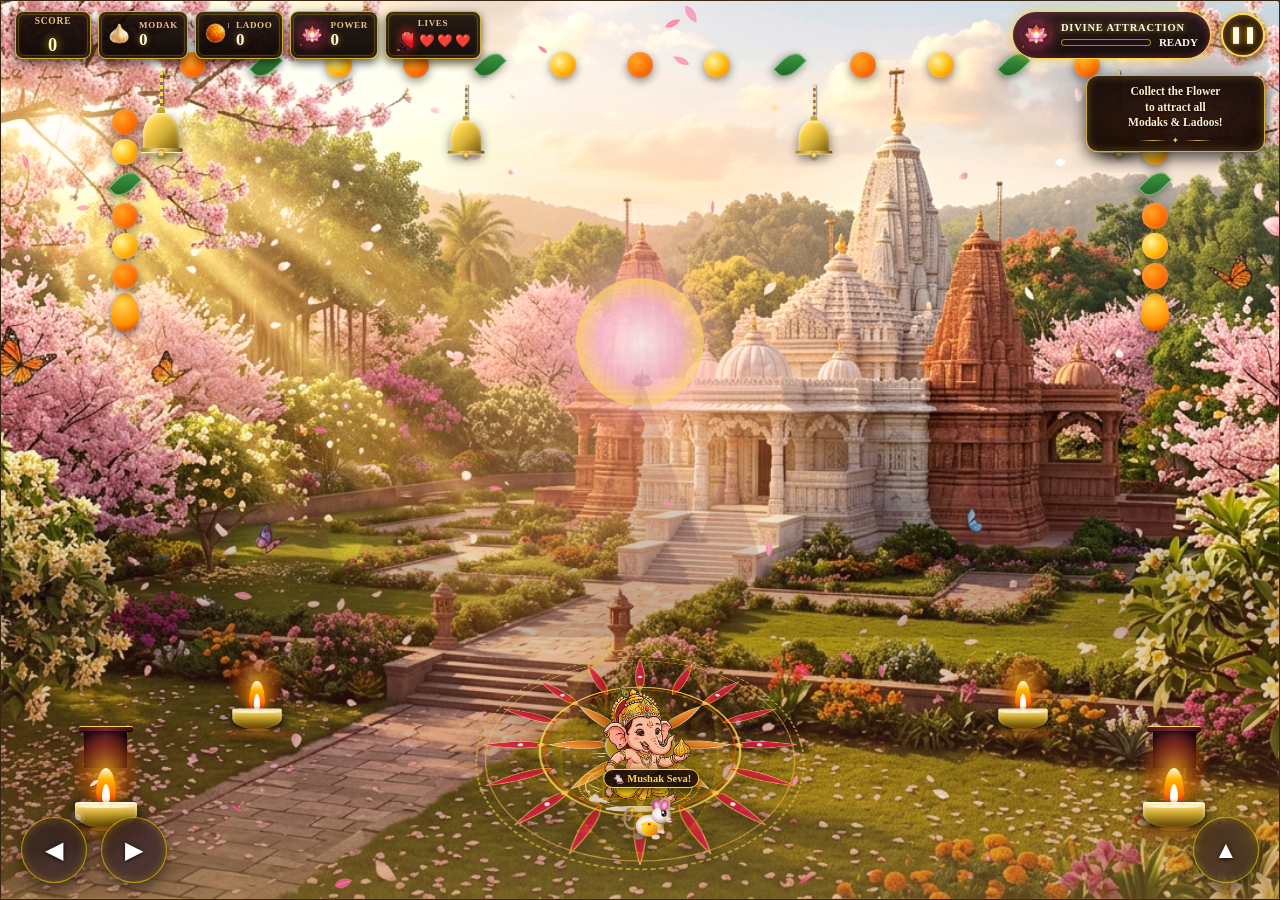
==== commit 89ba30ef: "Fix mobile touch steering, responsive bounds, seamless continue resume, and apply light divine backg" ====
--- a/ganesh-modak-collector/index.html
+++ b/ganesh-modak-collector/index.html
@@ -19,8 +19,8 @@
            LAYER 0: 10 SACRED DIVINE BACKGROUNDS (DUAL-LAYER CROSSFADE)
            ========================================== -->
       <div id="divine-background-wrapper" class="divine-background-wrapper" aria-hidden="true">
-        <div id="divine-bg-layer-a" class="divine-bg-layer is-active" style="background-image: url('assets/bg_game_temple_courtyard.jpg');"></div>
-        <div id="divine-bg-layer-b" class="divine-bg-layer" style="background-image: url('assets/bg_game_modak_orchard.jpg');"></div>
+        <div id="divine-bg-layer-a" class="divine-bg-layer is-active" style="background-image: url('assets/bg_blossom_garden.jpg');"></div>
+        <div id="divine-bg-layer-b" class="divine-bg-layer" style="background-image: url('assets/bg_temple_dawn.jpg');"></div>
         <div class="divine-bg-overlay"></div>
       </div>
 
@@ -708,6 +708,11 @@
       </div>
 
       <!-- ==========================================
+           FULL-SCREEN TOUCH & DRAG STEERING SURFACE FOR MOBILE / TABLET
+           ========================================== -->
+      <div id="touch-steering-surface" class="touch-steering-surface" aria-hidden="true"></div>
+
+      <!-- ==========================================
            TOUCH CONTROLS FOR MOBILE / TABLET / INTERACTIVE
            ========================================== -->
       <nav id="touch-controls" class="touch-controls" aria-label="Game Movement Controls">
--- a/ganesh-modak-collector/css/style.css
+++ b/ganesh-modak-collector/css/style.css
@@ -145,6 +145,7 @@
   opacity: 0;
   transition: opacity 1.8s cubic-bezier(0.4, 0, 0.2, 1);
   will-change: opacity;
+  filter: brightness(1.05) saturate(1.04);
 }
 
 .divine-bg-layer.is-active {
@@ -157,8 +158,7 @@
   left: 0;
   width: 100%;
   height: 100%;
-  background: radial-gradient(circle at center, rgba(0, 0, 0, 0.05) 0%, rgba(0, 0, 0, 0.35) 100%),
-              linear-gradient(180deg, rgba(0, 0, 0, 0.15) 0%, transparent 35%, transparent 65%, rgba(0, 0, 0, 0.45) 100%);
+  background: linear-gradient(180deg, rgba(255, 255, 255, 0.05) 0%, transparent 40%, rgba(20, 6, 12, 0.22) 100%);
   pointer-events: none;
   z-index: 1;
 }
@@ -1035,8 +1035,21 @@
   left: calc(var(--pillar-width) + 16px);
   right: calc(var(--pillar-width) + 16px);
   z-index: 6;
-  pointer-events: none;
+  pointer-events: auto;
   overflow: visible;
+}
+
+/* Full-Screen Touch & Drag Steering Surface for Mobile / Tablet */
+.touch-steering-surface {
+  position: absolute;
+  inset: 0;
+  z-index: 25;
+  touch-action: none !important;
+  pointer-events: auto !important;
+  user-select: none;
+  -webkit-user-select: none;
+  -webkit-touch-callout: none;
+  background: transparent;
 }
 
 /* ==========================================================================
@@ -4374,7 +4387,7 @@
 /* Frosted Glass Touch Controls */
 .touch-controls {
   position: absolute;
-  bottom: clamp(16px, 3vh, 32px);
+  bottom: max(16px, env(safe-area-inset-bottom, 16px) + 8px);
   left: 20px;
   right: 20px;
   display: flex;
@@ -4382,6 +4395,7 @@
   justify-content: space-between;
   pointer-events: none;
   z-index: 75;
+  touch-action: none !important;
 }
 
 .touch-controls-group-left {
@@ -4399,28 +4413,30 @@
   width: 66px;
   height: 66px;
   border-radius: 50%;
-  background: rgba(18, 12, 22, 0.42);
+  background: rgba(22, 14, 28, 0.55);
   backdrop-filter: blur(8px);
   -webkit-backdrop-filter: blur(8px);
-  border: 1.5px solid rgba(255, 255, 255, 0.4);
-  box-shadow: 0 6px 14px rgba(0, 0, 0, 0.5), inset 0 0 8px rgba(255, 255, 255, 0.15);
+  border: 1.8px solid rgba(255, 215, 0, 0.65);
+  box-shadow: 0 6px 16px rgba(0, 0, 0, 0.55), inset 0 0 10px rgba(255, 215, 0, 0.25);
   display: flex;
   align-items: center;
   justify-content: center;
   cursor: pointer;
   user-select: none;
   -webkit-user-select: none;
-  touch-action: manipulation;
-  transition: transform 0.12s ease, background-color 0.15s ease, border-color 0.15s ease;
+  -webkit-touch-callout: none;
+  touch-action: none !important;
+  pointer-events: auto !important;
+  transition: transform 0.1s ease, background-color 0.12s ease, border-color 0.12s ease;
   padding: 0;
 }
 
 .touch-glass-btn:active,
 .touch-glass-btn.is-pressed {
   transform: scale(0.92);
-  background: rgba(212, 175, 55, 0.4);
-  border-color: #ffd54f;
-  box-shadow: 0 0 14px rgba(255, 215, 0, 0.7);
+  background: rgba(230, 120, 23, 0.7);
+  border-color: #ffd700;
+  box-shadow: 0 0 16px rgba(255, 215, 0, 0.85);
 }
 
 .touch-triangle-arrow {
@@ -4880,17 +4896,17 @@
     display: none; /* Hide tip scroll on compact mobile to maximize playing arena */
   }
   .touch-controls {
-    bottom: clamp(12px, 2.4vh, 22px);
-    left: 10px;
-    right: 10px;
+    bottom: max(14px, env(safe-area-inset-bottom, 14px) + 8px);
+    left: 12px;
+    right: 12px;
     z-index: 75;
   }
   .touch-glass-btn {
-    width: 54px;
-    height: 54px;
+    width: clamp(58px, 14vw, 68px);
+    height: clamp(58px, 14vw, 68px);
   }
   .touch-triangle-arrow {
-    font-size: 20px;
-  }
-}
-
+    font-size: 22px;
+  }
+}
+
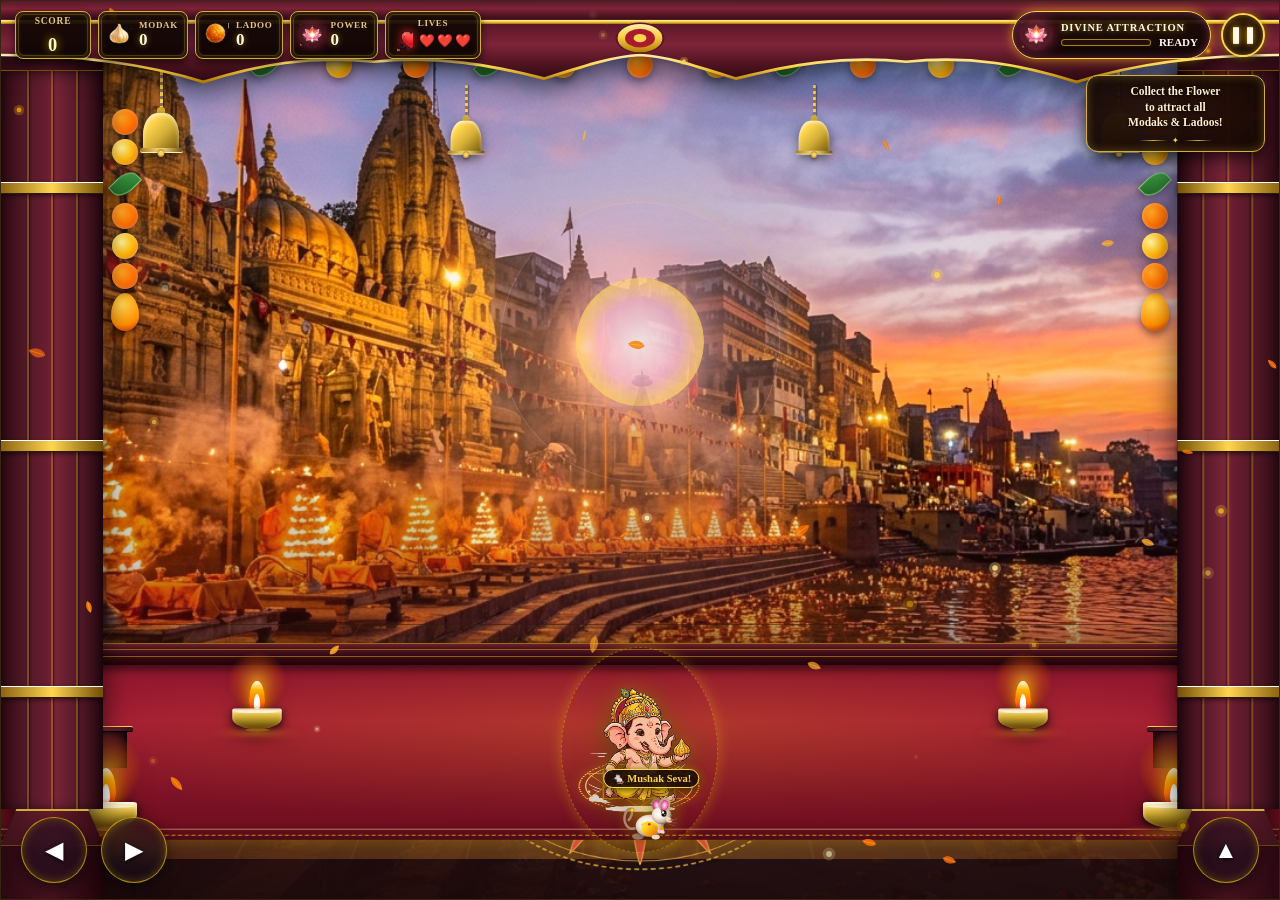
==== commit e3854e3d: "Restore side pillars, royal carpet floor, light Ganesh Puja & Shiva-Parvati backgrounds, and respons" ====
--- a/ganesh-modak-collector/index.html
+++ b/ganesh-modak-collector/index.html
@@ -19,8 +19,8 @@
            LAYER 0: 10 SACRED DIVINE BACKGROUNDS (DUAL-LAYER CROSSFADE)
            ========================================== -->
       <div id="divine-background-wrapper" class="divine-background-wrapper" aria-hidden="true">
-        <div id="divine-bg-layer-a" class="divine-bg-layer is-active" style="background-image: url('assets/bg_blossom_garden.jpg');"></div>
-        <div id="divine-bg-layer-b" class="divine-bg-layer" style="background-image: url('assets/bg_temple_dawn.jpg');"></div>
+        <div id="divine-bg-layer-a" class="divine-bg-layer is-active" style="background-image: url('assets/bg_7_ganga_aarti.jpg');"></div>
+        <div id="divine-bg-layer-b" class="divine-bg-layer" style="background-image: url('assets/bg_kailash_peaks.jpg');"></div>
         <div class="divine-bg-overlay"></div>
       </div>
 
@@ -167,6 +167,13 @@
 
         <!-- Courtyard Stone Floor with Perspective -->
         <div class="courtyard-floor">
+          <!-- Royal Devotional Carpet Runner for Lord Ganesh -->
+          <div class="temple-carpet-runner" aria-hidden="true">
+            <div class="carpet-border-outer"></div>
+            <div class="carpet-border-inner"></div>
+            <div class="carpet-plush-core"></div>
+          </div>
+
           <div class="stone-tiles-perspective">
             <div class="stone-grid-lines"></div>
             <div class="stone-glow-ambient"></div>
--- a/ganesh-modak-collector/css/style.css
+++ b/ganesh-modak-collector/css/style.css
@@ -431,23 +431,86 @@
   justify-content: flex-end;
 }
 
-/* Courtyard Stone Floor with Perspective (Transparent to let background stone terrace shine through) */
+/* Courtyard Stone Terrace & Stepped Base */
 .courtyard-terrace {
-  display: none !important;
+  position: absolute;
+  bottom: calc(var(--courtyard-height) - 18px);
+  left: 0;
+  right: 0;
+  height: 22px;
+  display: flex;
+  flex-direction: column;
+  z-index: 3;
+}
+
+.terrace-step {
+  width: 100%;
+  border-top: 1px solid rgba(255, 215, 0, 0.45);
+}
+
+.step-top {
+  height: 6px;
+  background: linear-gradient(180deg, #6e202f 0%, #47101c 100%);
+}
+
+.step-mid {
+  height: 7px;
+  background: linear-gradient(180deg, #531422 0%, #350914 100%);
+}
+
+.step-bottom {
+  height: 9px;
+  background: linear-gradient(180deg, #3a0914 0%, #1f040a 100%);
+  box-shadow: 0 4px 10px rgba(0, 0, 0, 0.65);
 }
 
 .courtyard-floor {
   position: relative;
   width: 100%;
   height: var(--courtyard-height);
-  background: transparent !important;
+  background: linear-gradient(180deg, rgba(46, 12, 20, 0.72) 0%, rgba(20, 4, 9, 0.90) 100%);
   perspective: 700px;
   overflow: visible;
-  box-shadow: none !important;
-}
-
-.stone-tiles-perspective {
-  display: none !important;
+  box-shadow: 0 -6px 20px rgba(0, 0, 0, 0.6);
+  border-top: 2px solid rgba(255, 215, 0, 0.55);
+}
+
+/* Royal Devotional Mandap Carpet Runner */
+.temple-carpet-runner {
+  position: absolute;
+  top: 0;
+  bottom: 0;
+  left: 6%;
+  right: 6%;
+  background: linear-gradient(180deg, #85162a 0%, #a31c34 45%, #6a0d1e 100%);
+  border-left: 3px solid #ffd700;
+  border-right: 3px solid #ffd700;
+  box-shadow: inset 0 0 20px rgba(0, 0, 0, 0.6), 0 0 16px rgba(255, 215, 0, 0.25);
+  transform: rotateX(46deg);
+  transform-origin: top center;
+  overflow: hidden;
+  z-index: 2;
+}
+
+.carpet-border-outer {
+  position: absolute;
+  inset: 4px;
+  border: 1.5px dashed rgba(255, 215, 0, 0.7);
+  pointer-events: none;
+}
+
+.carpet-border-inner {
+  position: absolute;
+  inset: 10px;
+  border: 1px solid rgba(255, 235, 150, 0.5);
+  pointer-events: none;
+}
+
+.carpet-plush-core {
+  position: absolute;
+  inset: 14px;
+  background: radial-gradient(ellipse at center, rgba(255, 215, 0, 0.15) 0%, transparent 70%);
+  pointer-events: none;
 }
 
 .stone-tiles-perspective {
@@ -455,6 +518,7 @@
   inset: -10% -20% -10% -20%;
   transform: rotateX(46deg);
   transform-origin: top center;
+  z-index: 1;
   background-image: 
     linear-gradient(rgba(212, 175, 55, 0.12) 1px, transparent 1px),
     linear-gradient(90deg, rgba(212, 175, 55, 0.12) 1px, transparent 1px),
@@ -519,16 +583,33 @@
 
 /* GRAND CUSPED TORANA ARCH (TOP ENTRANCE) */
 .torana-arch-container {
-  display: none !important;
+  position: absolute;
+  top: 0;
+  left: 0;
+  right: 0;
+  height: var(--arch-height);
+  z-index: 7;
+  pointer-events: none;
+  filter: drop-shadow(0 6px 14px rgba(0, 0, 0, 0.65));
 }
 
 .torana-svg {
-  display: none !important;
-}
-
-/* CARVED TEMPLE PILLARS (Integrated with background scenes) */
+  width: 100%;
+  height: 100%;
+  display: block;
+}
+
+/* CARVED TEMPLE PILLARS (FRAMING THE LEFT & RIGHT AS IN THE REFERENCE PIC) */
 .temple-pillar {
-  display: none !important;
+  position: absolute;
+  top: 0;
+  bottom: 0;
+  width: var(--pillar-width);
+  z-index: 6;
+  display: flex;
+  flex-direction: column;
+  pointer-events: none;
+  filter: drop-shadow(0 4px 14px rgba(0, 0, 0, 0.65));
 }
 
 .pillar-left {
@@ -1120,75 +1201,7 @@
   }
 }
 
-/* ==========================================================================
-   MOBILE TOUCH CONTROLS
-   ========================================================================== */
-.touch-controls {
-  position: absolute;
-  bottom: calc(var(--courtyard-height) * 0.12);
-  left: calc(var(--pillar-width) + 12px);
-  right: calc(var(--pillar-width) + 12px);
-  z-index: 9;
-  display: flex;
-  justify-content: space-between;
-  pointer-events: none;
-}
-
-.touch-btn {
-  display: flex;
-  flex-direction: column;
-  align-items: center;
-  justify-content: center;
-  min-width: clamp(56px, 8vw, 84px);
-  height: clamp(48px, 6.5vh, 64px);
-  padding: 6px 14px;
-  background: linear-gradient(135deg, rgba(99, 19, 34, 0.92) 0%, rgba(64, 9, 20, 0.96) 100%);
-  border: 1.5px solid #ffd54f;
-  border-radius: 8px;
-  box-shadow: 0 4px 12px rgba(0, 0, 0, 0.6), inset 0 1px 0 rgba(255, 235, 170, 0.35);
-  color: #ffd54f;
-  font-family: inherit;
-  font-size: clamp(10px, 1.3vw, 13px);
-  font-weight: bold;
-  letter-spacing: 0.8px;
-  cursor: pointer;
-  pointer-events: auto;
-  user-select: none;
-  -webkit-user-select: none;
-  touch-action: none;
-  transition: transform 0.1s ease, box-shadow 0.1s ease, background-color 0.1s ease;
-}
-
-.touch-arrow {
-  font-size: clamp(16px, 2.2vw, 22px);
-  line-height: 1;
-  margin-bottom: 2px;
-  color: #fff8e7;
-  text-shadow: 0 0 8px rgba(255, 215, 0, 0.7);
-}
-
-.touch-label {
-  font-size: 0.8em;
-  color: #ffd54f;
-}
-
-.touch-btn:hover {
-  background: linear-gradient(135deg, rgba(125, 24, 44, 0.95) 0%, rgba(85, 12, 27, 0.98) 100%);
-  box-shadow: 0 0 14px rgba(255, 215, 0, 0.6);
-}
-
-.touch-btn:active,
-.touch-btn.is-pressed {
-  transform: scale(0.94);
-  background: linear-gradient(135deg, #a81c2d 0%, #631322 100%);
-  box-shadow: inset 0 2px 6px rgba(0, 0, 0, 0.7), 0 0 16px rgba(255, 215, 0, 0.9);
-  border-color: #fff9c4;
-}
-
-.touch-btn:focus-visible {
-  outline: 2px solid #ffd54f;
-  outline-offset: 3px;
-}
+/* Touch controls styling is managed in the frosted glass controls section below */
 
 /* ==========================================================================
    KEYFRAME ANIMATIONS FOR GANESH JI
@@ -3931,16 +3944,9 @@
   }
 
   .touch-controls {
-    bottom: calc(var(--courtyard-height) * 0.08);
-    left: calc(var(--pillar-width) + 4px);
-    right: calc(var(--pillar-width) + 4px);
-  }
-
-  .touch-btn {
-    min-width: 46px;
-    height: 40px;
-    padding: 3px 8px;
-    font-size: 10px;
+    bottom: max(16px, env(safe-area-inset-bottom, 16px) + 8px);
+    left: 14px;
+    right: 14px;
   }
 
   .hud-effects-tray {
